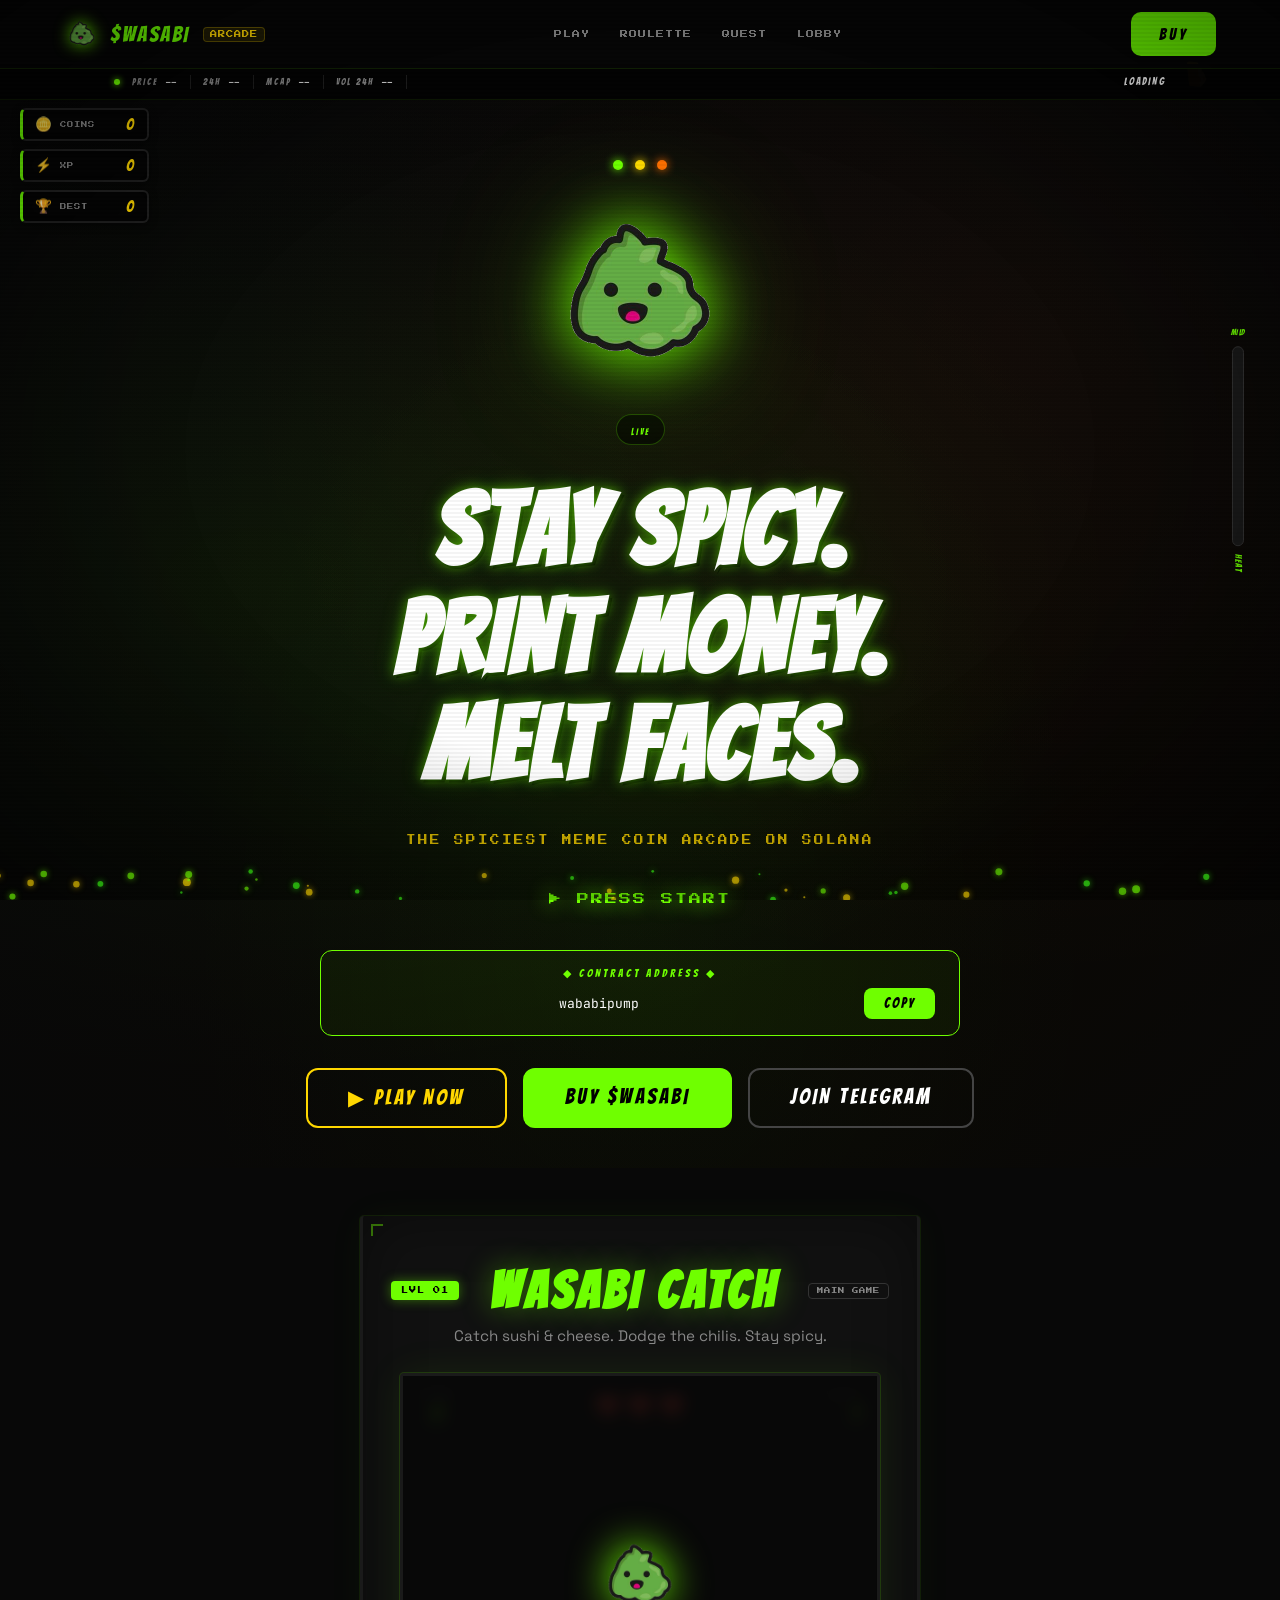
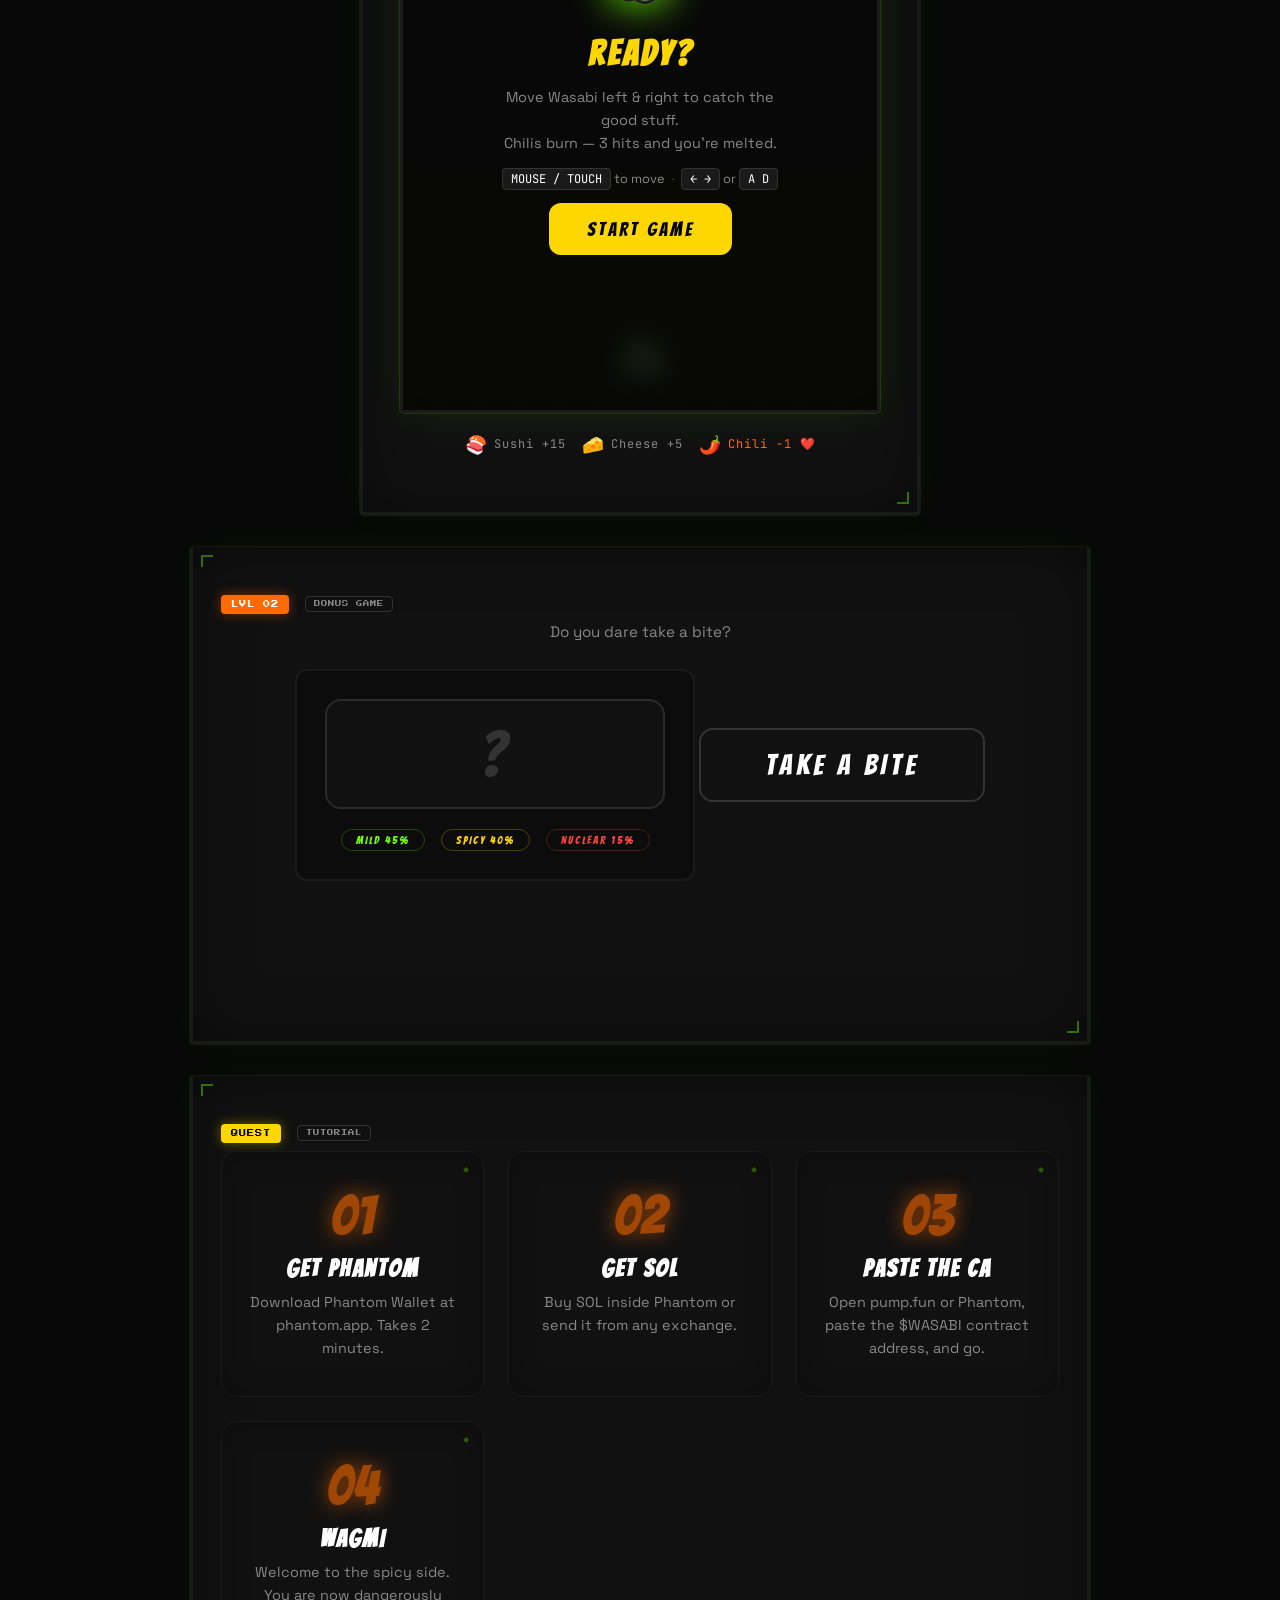
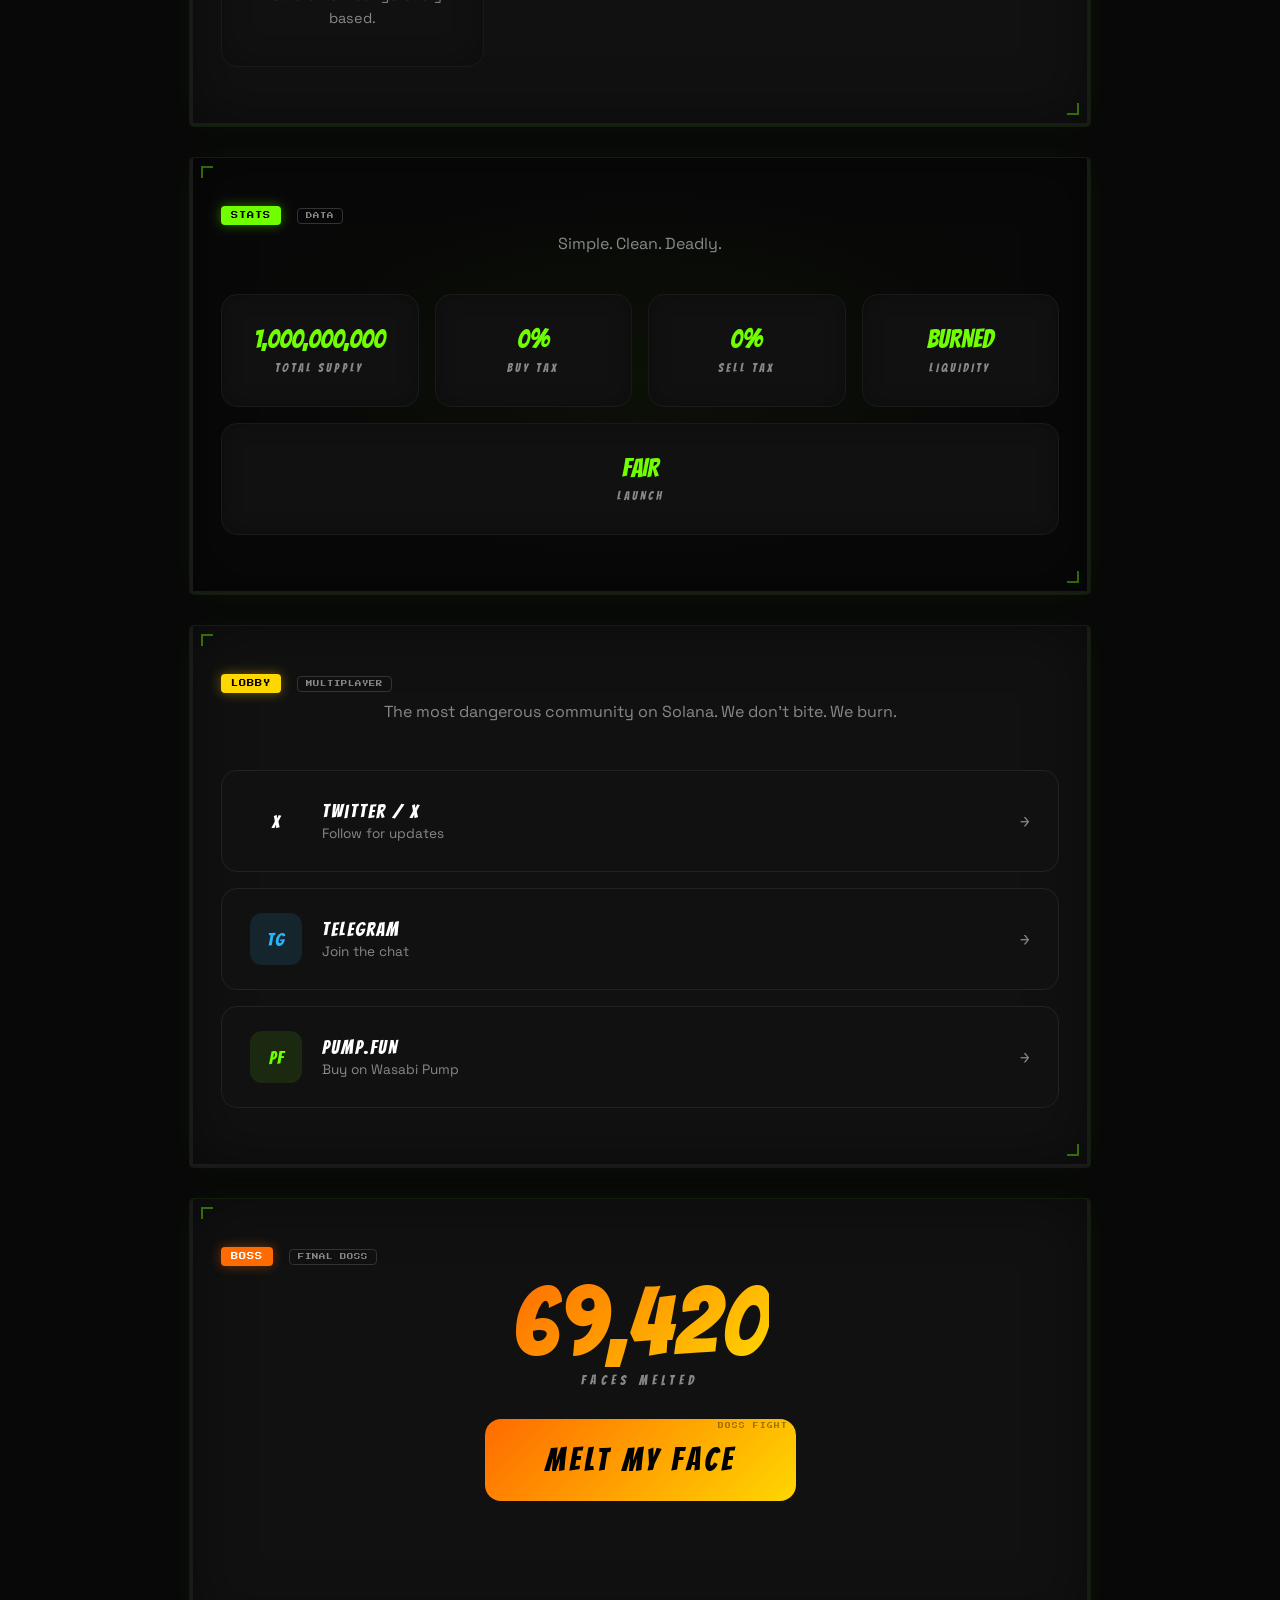
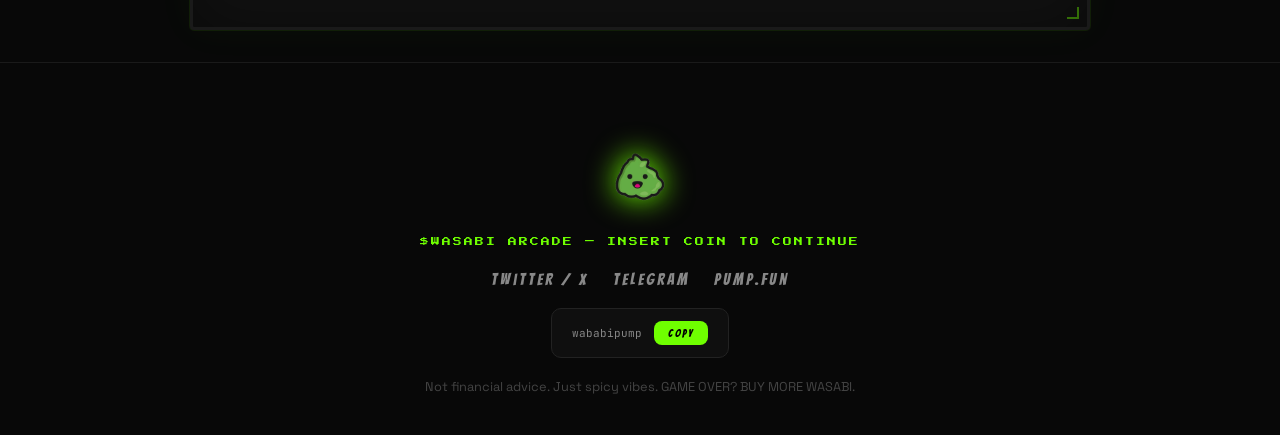
==== index.html @ b8d9ec3d "sdfsdfs" ====
<!DOCTYPE html>
<html lang="en">
<head>
  <meta charset="UTF-8" />
  <meta name="viewport" content="width=device-width, initial-scale=1.0" />
  <title>$WASABI — Arcade | Stay Spicy. Print Money. Melt Faces.</title>
  <meta name="description" content="The spiciest meme coin arcade on Solana. Play Wasabi Catch, spin the roulette, melt faces. $WASABI" />
  <link rel="preconnect" href="https://fonts.googleapis.com" />
  <link rel="preconnect" href="https://fonts.gstatic.com" crossorigin />
  <link href="https://fonts.googleapis.com/css2?family=Bangers&family=Press+Start+2P&family=Space+Grotesk:wght@400;600;700&family=JetBrains+Mono:wght@400;700&display=swap" rel="stylesheet" />
  <link rel="stylesheet" href="style.css" />
  <link rel="stylesheet" href="game/game.css" />
</head>
<body class="arcade-body">
  <div id="scanlines" aria-hidden="true"></div>
  <div id="crt-vignette" aria-hidden="true"></div>
  <canvas id="deco-canvas" aria-hidden="true"></canvas>
  <canvas id="fire-canvas" aria-hidden="true"></canvas>

  <!-- Arcade HUD -->
  <div id="arcade-hud" aria-label="Player stats">
    <div class="hud-stat">
      <span class="hud-stat-icon">🪙</span>
      <span class="hud-stat-label">COINS</span>
      <span id="hud-coins" class="hud-stat-val">0</span>
    </div>
    <div class="hud-stat">
      <span class="hud-stat-icon">⚡</span>
      <span class="hud-stat-label">XP</span>
      <span id="hud-xp" class="hud-stat-val">0</span>
    </div>
    <div class="hud-stat">
      <span class="hud-stat-icon">🏆</span>
      <span class="hud-stat-label">BEST</span>
      <span id="hud-best" class="hud-stat-val">0</span>
    </div>
  </div>

  <header id="site-header">
    <div id="header-inner">
      <a href="#" id="header-brand">
        <img src="assets/logo.png" alt="Wasabi" id="header-logo" />
        <span id="header-name">$WASABI</span>
        <span id="header-arcade-tag">ARCADE</span>
      </a>
      <nav id="header-nav">
        <a href="#play-zone" class="nav-link">PLAY</a>
        <a href="#roulette-section" class="nav-link">ROULETTE</a>
        <a href="#how-to-buy" class="nav-link">QUEST</a>
        <a href="#community" class="nav-link">LOBBY</a>
      </nav>
      <a href="https://pump.fun/coin/wababipump" target="_blank" rel="noopener noreferrer" id="header-buy">BUY</a>
    </div>
  </header>

  <div id="price-strip">
    <div id="price-strip-inner">
      <div class="ps-live-dot"></div>
      <div class="ps-item">
        <span class="ps-label">PRICE</span>
        <span id="ps-price" class="ps-val">--</span>
      </div>
      <div class="ps-sep"></div>
      <div class="ps-item">
        <span class="ps-label">24H</span>
        <span id="ps-change" class="ps-val">--</span>
      </div>
      <div class="ps-sep"></div>
      <div class="ps-item" id="ps-mcap-item">
        <span class="ps-label">MCAP</span>
        <span id="ps-mcap" class="ps-val">--</span>
      </div>
      <div class="ps-sep" id="ps-mcap-sep"></div>
      <div class="ps-item" id="ps-vol-item">
        <span class="ps-label">VOL 24H</span>
        <span id="ps-vol" class="ps-val">--</span>
      </div>
      <div class="ps-sep"></div>
      <div class="ps-item ps-heat-item">
        <span id="ps-heat-label" class="ps-heat-label">LOADING</span>
      </div>
    </div>
  </div>

  <div id="spicy-meter" aria-hidden="true">
    <div id="spicy-mascot-icon">MILD</div>
    <div id="spicy-meter-track">
      <div id="spicy-meter-fill"></div>
    </div>
    <div id="spicy-label-text">HEAT</div>
  </div>

  <!-- TITLE SCREEN -->
  <section id="hero" class="title-screen">
    <div id="hero-bg"></div>
    <div id="hero-content">
      <div class="arcade-cabinet-top">
        <span class="cabinet-light"></span>
        <span class="cabinet-light"></span>
        <span class="cabinet-light"></span>
      </div>
      <div id="mascot-container">
        <img id="mascot" src="assets/logo.png" alt="Wasabi mascot" />
      </div>
      <div id="heat-badge"><span id="heat-badge-text">LIVE</span></div>
      <h1 id="tagline">STAY SPICY.<br/>PRINT MONEY.<br/>MELT FACES.</h1>
      <p id="game-subtitle">THE SPICIEST MEME COIN ARCADE ON SOLANA</p>
      <a href="#play-zone" id="press-start">
        <span class="press-start-text">▶ PRESS START</span>
      </a>
      <div id="ca-box">
        <span id="ca-label">◆ CONTRACT ADDRESS ◆</span>
        <div id="ca-row">
          <code id="ca-text">wababipump</code>
          <button id="copy-btn" aria-label="Copy contract address" onclick="copyCA()">COPY</button>
        </div>
      </div>
      <div id="hero-buttons">
        <a href="#play-zone" class="btn btn-play">▶ PLAY NOW</a>
        <a href="https://pump.fun/coin/wababipump" target="_blank" rel="noopener noreferrer" class="btn btn-primary">BUY $WASABI</a>
        <a href="https://t.me/+qW5wutIxveZkNjQ0" target="_blank" rel="noopener noreferrer" class="btn btn-secondary">JOIN TELEGRAM</a>
      </div>
    </div>
  </section>

  <!-- MAIN GAME -->
  <section id="play-zone" class="arcade-panel reveal">
    <div class="panel-header">
      <span class="level-badge">LVL 01</span>
      <h2 class="panel-title">WASABI CATCH</h2>
      <span class="panel-tag">MAIN GAME</span>
    </div>
    <p class="panel-sub">Catch sushi &amp; cheese. Dodge the chilis. Stay spicy.</p>

    <div id="canvas-shell" class="embedded-game">
      <canvas id="game-canvas" aria-label="Wasabi Catch game"></canvas>

      <div id="hud">
        <div class="hud-item">
          <span class="hud-label">SCORE</span>
          <span id="hud-score" class="hud-val">0</span>
        </div>
        <div id="hud-hearts" aria-label="Lives"></div>
        <div class="hud-item hud-right">
          <span class="hud-label">LEVEL</span>
          <span id="hud-level" class="hud-val">1</span>
        </div>
      </div>

      <div id="overlay-start" class="overlay">
        <img src="assets/logo.png" alt="" class="overlay-mascot" />
        <h2>READY?</h2>
        <p>Move Wasabi left &amp; right to catch the good stuff.<br/>Chilis burn — 3 hits and you're melted.</p>
        <p class="overlay-controls">
          <span class="key-hint">MOUSE / TOUCH</span> to move
          <span class="key-sep">·</span>
          <span class="key-hint">← →</span> or <span class="key-hint">A D</span>
        </p>
        <button id="btn-start" class="game-btn game-btn-gold">START GAME</button>
      </div>

      <div id="overlay-pause" class="overlay hidden">
        <h2>PAUSED</h2>
        <button id="btn-resume" class="game-btn game-btn-green">RESUME</button>
        <button id="btn-quit" class="game-btn game-btn-ghost">QUIT</button>
      </div>

      <div id="overlay-gameover" class="overlay hidden">
        <img src="assets/logo.png" alt="" class="overlay-mascot overlay-mascot-sad" />
        <h2 id="go-title">FACE MELTED</h2>
        <p id="go-msg">Too spicy. Try again.</p>
        <div id="go-stats">
          <div class="go-stat">
            <span class="go-stat-label">SCORE</span>
            <span id="go-score" class="go-stat-val">0</span>
          </div>
          <div class="go-stat">
            <span class="go-stat-label">BEST</span>
            <span id="go-best" class="go-stat-val">0</span>
          </div>
        </div>
        <button id="btn-retry" class="game-btn game-btn-gold">PLAY AGAIN</button>
      </div>
    </div>

    <div id="legend">
      <span class="legend-item"><span class="legend-emoji">🍣</span> Sushi +15</span>
      <span class="legend-item"><span class="legend-emoji">🧀</span> Cheese +5</span>
      <span class="legend-item legend-bad"><span class="legend-emoji">🌶️</span> Chili −1 ❤️</span>
    </div>
  </section>

  <!-- BONUS GAME: ROULETTE -->
  <section id="roulette-section" class="arcade-panel reveal">
    <div class="panel-header">
      <span class="level-badge level-badge-fire">LVL 02</span>
      <h2 class="panel-title">WASABI ROULETTE</h2>
      <span class="panel-tag">BONUS GAME</span>
    </div>
    <p class="panel-sub">Do you dare take a bite?</p>
    <div id="roulette-machine">
      <div id="roulette-display">?</div>
      <div id="roulette-odds">
        <span class="odd odd-mild">MILD 45%</span>
        <span class="odd odd-spicy">SPICY 40%</span>
        <span class="odd odd-nuclear">NUCLEAR 15%</span>
      </div>
    </div>
    <button id="roulette-btn" onclick="spinRoulette()">TAKE A BITE</button>
    <div id="roulette-msg"></div>
  </section>

  <!-- QUEST: HOW TO BUY -->
  <section id="how-to-buy" class="arcade-panel reveal">
    <div class="panel-header">
      <span class="level-badge level-badge-gold">QUEST</span>
      <h2 class="panel-title">HOW TO BUY</h2>
      <span class="panel-tag">TUTORIAL</span>
    </div>
    <div id="steps">
      <div class="step">
        <div class="step-num">01</div>
        <h3>Get Phantom</h3>
        <p>Download Phantom Wallet at phantom.app. Takes 2 minutes.</p>
      </div>
      <div class="step">
        <div class="step-num">02</div>
        <h3>Get SOL</h3>
        <p>Buy SOL inside Phantom or send it from any exchange.</p>
      </div>
      <div class="step">
        <div class="step-num">03</div>
        <h3>Paste the CA</h3>
        <p>Open pump.fun or Phantom, paste the $WASABI contract address, and go.</p>
      </div>
      <div class="step">
        <div class="step-num">04</div>
        <h3>WAGMI</h3>
        <p>Welcome to the spicy side. You are now dangerously based.</p>
      </div>
    </div>
  </section>

  <!-- STATS SCREEN -->
  <section id="tokenomics" class="arcade-panel reveal">
    <div class="panel-header">
      <span class="level-badge">STATS</span>
      <h2 class="panel-title">TOKENOMICS</h2>
      <span class="panel-tag">DATA</span>
    </div>
    <p id="tknx-sub">Simple. Clean. Deadly.</p>
    <div id="tknx-grid">
      <div class="tknx-card">
        <span class="tknx-val">1,000,000,000</span>
        <span class="tknx-label">TOTAL SUPPLY</span>
      </div>
      <div class="tknx-card">
        <span class="tknx-val">0%</span>
        <span class="tknx-label">BUY TAX</span>
      </div>
      <div class="tknx-card">
        <span class="tknx-val">0%</span>
        <span class="tknx-label">SELL TAX</span>
      </div>
      <div class="tknx-card">
        <span class="tknx-val">BURNED</span>
        <span class="tknx-label">LIQUIDITY</span>
      </div>
      <div class="tknx-card">
        <span class="tknx-val">FAIR</span>
        <span class="tknx-label">LAUNCH</span>
      </div>
    </div>
  </section>

  <!-- LOBBY -->
  <section id="community" class="arcade-panel reveal">
    <div class="panel-header">
      <span class="level-badge level-badge-gold">LOBBY</span>
      <h2 class="panel-title">JOIN THE COMMUNITY</h2>
      <span class="panel-tag">MULTIPLAYER</span>
    </div>
    <p id="community-sub">The most dangerous community on Solana. We don't bite. We burn.</p>
    <div id="community-cards">
      <a href="https://x.com/i/communities/2039475212824023464" target="_blank" rel="noopener noreferrer" class="community-card" id="card-x">
        <div class="community-card-icon">X</div>
        <div class="community-card-info">
          <span class="community-card-name">Twitter / X</span>
          <span class="community-card-cta">Follow for updates</span>
        </div>
        <span class="community-card-arrow">→</span>
      </a>
      <a href="https://t.me/+qW5wutIxveZkNjQ0" target="_blank" rel="noopener noreferrer" class="community-card" id="card-tg">
        <div class="community-card-icon">TG</div>
        <div class="community-card-info">
          <span class="community-card-name">Telegram</span>
          <span class="community-card-cta">Join the chat</span>
        </div>
        <span class="community-card-arrow">→</span>
      </a>
      <a href="https://pump.fun/coin/wababipump" target="_blank" rel="noopener noreferrer" class="community-card" id="card-pump">
        <div class="community-card-icon">PF</div>
        <div class="community-card-info">
          <span class="community-card-name">Pump.fun</span>
          <span class="community-card-cta">Buy on Wasabi Pump</span>
        </div>
        <span class="community-card-arrow">→</span>
      </a>
    </div>
  </section>

  <!-- BOSS FIGHT -->
  <section id="melt-section" class="arcade-panel reveal">
    <div class="panel-header">
      <span class="level-badge level-badge-fire">BOSS</span>
      <h2 class="panel-title">WARNING: DO NOT PRESS</h2>
      <span class="panel-tag">FINAL BOSS</span>
    </div>
    <div id="melt-counter-wrap">
      <span id="melt-counter-num">69,420</span>
      <span id="melt-counter-label">FACES MELTED</span>
    </div>
    <button id="melt-btn" onclick="meltFace()">MELT MY FACE</button>
    <div id="melt-msg"></div>
  </section>

  <footer id="footer">
    <img src="assets/logo.png" alt="Wasabi" id="footer-logo" />
    <p id="footer-tagline">$WASABI ARCADE — INSERT COIN TO CONTINUE</p>
    <div id="socials">
      <a href="https://x.com/i/communities/2039475212824023464" target="_blank" rel="noopener noreferrer" class="social-link">Twitter / X</a>
      <a href="https://t.me/+qW5wutIxveZkNjQ0" target="_blank" rel="noopener noreferrer" class="social-link">Telegram</a>
      <a href="https://pump.fun/coin/wababipump" target="_blank" rel="noopener noreferrer" class="social-link">Pump.fun</a>
    </div>
    <div id="footer-ca">
      <code>wababipump</code>
      <button aria-label="Copy contract address" onclick="copyCA()">COPY</button>
    </div>
    <p id="disclaimer">Not financial advice. Just spicy vibes. GAME OVER? BUY MORE WASABI.</p>
  </footer>

  <script src="game/game.js"></script>
  <script src="main.js"></script>
</body>
</html>
---- style.css ----
*, *::before, *::after { box-sizing: border-box; margin: 0; padding: 0; }

:root {
  --green: #6FFF00;
  --neon: #39FF14;
  --fire: #FF6B00;
  --gold: #FFD700;
  --bg: #080808;
  --card-bg: #111111;
  --text: #FFFFFF;
  --muted: #888888;
  --font-head: 'Bangers', cursive;
  --font-arcade: 'Press Start 2P', monospace;
  --font-body: 'Space Grotesk', sans-serif;
  --font-mono: 'JetBrains Mono', monospace;
  --surface-low: #1a1a1a;
  --surface-mid: #0d0d0d;
}

html { scroll-behavior: smooth; }

body {
  background: var(--bg);
  color: var(--text);
  font-family: var(--font-body);
  overflow-x: hidden;
  cursor: none;
}

.hidden { display: none; }

#deco-canvas {
  position: fixed;
  top: 0; left: 0;
  width: 100%; height: 100%;
  pointer-events: none;
  z-index: 1;
}

#fire-canvas {
  position: fixed;
  top: 0; left: 0;
  width: 100%; height: 100%;
  pointer-events: none;
  z-index: 9999;
}

#spicy-meter {
  position: fixed;
  right: 20px;
  top: 50%;
  transform: translateY(-50%);
  z-index: 100;
  display: flex;
  flex-direction: column;
  align-items: center;
  gap: 8px;
  width: 44px;
}

#spicy-meter-track {
  width: 12px;
  height: 200px;
  background: var(--surface-low);
  border-radius: 6px;
  border: 1px solid #333;
  overflow: hidden;
  position: relative;
}

#spicy-meter-fill {
  position: absolute;
  bottom: 0;
  width: 100%;
  height: 0%;
  border-radius: 6px;
  background: linear-gradient(to top, var(--green), var(--gold), var(--fire));
  transition: height 0.4s ease;
}

#spicy-label-text {
  font-family: var(--font-head);
  font-size: 9px;
  letter-spacing: 1px;
  color: var(--green);
  writing-mode: vertical-rl;
  text-orientation: mixed;
  white-space: nowrap;
}

#spicy-mascot-icon {
  font-family: var(--font-head);
  font-size: 8px;
  letter-spacing: 0.5px;
  color: var(--green);
  text-align: center;
  line-height: 1.2;
}

#hero {
  position: relative;
  min-height: 100vh;
  display: flex;
  align-items: center;
  justify-content: center;
  overflow: hidden;
}

#hero-bg {
  position: absolute;
  inset: 0;
  background:
    radial-gradient(ellipse at 20% 50%, rgba(111,255,0,0.07) 0%, transparent 60%),
    radial-gradient(ellipse at 80% 30%, rgba(255,107,0,0.06) 0%, transparent 55%),
    radial-gradient(ellipse at 50% 80%, rgba(57,255,20,0.05) 0%, transparent 50%),
    linear-gradient(160deg, #0a0a0a 0%, #080808 50%, #0d0800 100%);
  z-index: 0;
}

#hero-bg::after {
  content: '';
  position: absolute;
  inset: 0;
  background: radial-gradient(ellipse at center, transparent 30%, var(--bg) 100%);
}

#hero-content {
  position: relative;
  z-index: 2;
  text-align: center;
  padding: 160px 20px 40px;
  display: flex;
  flex-direction: column;
  align-items: center;
  gap: 32px;
}

#mascot-container {
  position: relative;
  width: 200px;
  height: 200px;
}

#mascot {
  width: 100%;
  height: 100%;
  object-fit: contain;
  filter: drop-shadow(0 0 30px var(--green)) drop-shadow(0 0 60px rgba(111,255,0,0.3));
}

@keyframes float {
  0%, 100% { transform: translateY(0px); }
  50% { transform: translateY(-16px); }
}

/* ── Sticky Header ── */
#site-header {
  position: fixed;
  top: 0; left: 0; right: 0;
  z-index: 200;
  background: rgba(8,8,8,0.85);
  backdrop-filter: blur(16px);
  -webkit-backdrop-filter: blur(16px);
  border-bottom: 1px solid rgba(111,255,0,0.12);
}

#header-inner {
  max-width: 1200px;
  margin: 0 auto;
  padding: 12px 24px;
  display: flex;
  align-items: center;
  justify-content: space-between;
  gap: 16px;
}

#header-brand {
  display: flex;
  align-items: center;
  gap: 10px;
  text-decoration: none;
  flex-shrink: 0;
}

#header-arcade-tag {
  font-family: var(--font-arcade);
  font-size: 0.45rem;
  letter-spacing: 1px;
  color: var(--gold);
  background: rgba(255,215,0,0.1);
  border: 1px solid rgba(255,215,0,0.3);
  padding: 3px 6px;
  border-radius: 4px;
  margin-left: 4px;
}

#header-nav {
  display: flex;
  align-items: center;
  gap: 4px;
}

.nav-link {
  font-family: var(--font-arcade);
  font-size: 0.5rem;
  letter-spacing: 1px;
  color: var(--muted);
  text-decoration: none;
  padding: 8px 12px;
  border-radius: 6px;
  border: 1px solid transparent;
  transition: color 0.2s, border-color 0.2s, background 0.2s;
}

.nav-link:hover {
  color: var(--green);
  border-color: rgba(111,255,0,0.25);
  background: rgba(111,255,0,0.05);
}

#header-logo {
  width: 36px;
  height: 36px;
  object-fit: contain;
  filter: drop-shadow(0 0 8px var(--green));
}

#header-name {
  font-family: var(--font-head);
  font-size: 1.4rem;
  letter-spacing: 2px;
  color: var(--green);
}

#header-buy {
  font-family: var(--font-head);
  font-size: 1rem;
  letter-spacing: 3px;
  padding: 10px 28px;
  background: var(--green);
  color: #000;
  border-radius: 10px;
  text-decoration: none;
  transition: background 0.2s ease, box-shadow 0.2s ease;
  min-height: 44px;
  display: flex;
  align-items: center;
}

#header-buy:hover {
  background: var(--neon);
  box-shadow: 0 0 20px var(--neon);
}

#tagline {
  font-family: var(--font-head);
  font-size: clamp(3rem, 8vw, 7rem);
  line-height: 1.05;
  letter-spacing: 3px;
  color: var(--text);
  text-shadow:
    0 0 12px rgba(111,255,0,0.5),
    0 0 24px rgba(111,255,0,0.2),
    3px 3px 0 rgba(0,0,0,0.8);
}

#ca-box {
  background: rgba(111,255,0,0.05);
  border: 1px solid var(--green);
  border-radius: 12px;
  padding: 16px 24px;
  max-width: 640px;
  width: 100%;
}

#ca-label {
  display: block;
  font-size: 11px;
  letter-spacing: 3px;
  color: var(--green);
  margin-bottom: 8px;
  font-family: var(--font-head);
}

#ca-row {
  display: flex;
  align-items: center;
  gap: 12px;
  flex-wrap: wrap;
}

#ca-text {
  font-family: var(--font-mono);
  font-size: clamp(10px, 1.8vw, 13px);
  color: var(--text);
  word-break: break-all;
  flex: 1;
}

#copy-btn,
#footer-ca button {
  font-family: var(--font-head);
  font-size: 14px;
  letter-spacing: 2px;
  padding: 8px 20px;
  background: var(--green);
  color: #000;
  border: none;
  border-radius: 8px;
  cursor: pointer;
  transition: all 0.2s;
  white-space: nowrap;
}

#copy-btn:hover,
#footer-ca button:hover {
  background: var(--neon);
  box-shadow: 0 0 20px var(--neon);
}

#copy-btn.copied {
  background: var(--neon);
  box-shadow: 0 0 30px var(--neon);
  animation: pulse-green 0.3s ease;
}

@keyframes pulse-green {
  0% { transform: scale(1); }
  50% { transform: scale(1.15); }
  100% { transform: scale(1); }
}

#hero-buttons {
  display: flex;
  gap: 16px;
  flex-wrap: wrap;
  justify-content: center;
}

.btn {
  font-family: var(--font-head);
  font-size: 1.3rem;
  letter-spacing: 3px;
  padding: 16px 40px;
  border-radius: 12px;
  text-decoration: none;
  transition: background 0.25s ease, color 0.25s ease, box-shadow 0.25s ease;
  border: 2px solid transparent;
}

.btn-primary {
  background: var(--green);
  color: #000;
  border-color: var(--green);
}

.btn-primary:hover {
  background: transparent;
  color: var(--green);
  box-shadow: 0 0 30px var(--green), inset 0 0 20px rgba(111,255,0,0.1);
}

.btn-secondary {
  background: transparent;
  color: var(--text);
  border-color: #444;
}

.btn-secondary:hover {
  border-color: var(--green);
  color: var(--green);
  box-shadow: 0 0 20px rgba(111,255,0,0.2);
}

.btn-play {
  background: transparent;
  color: var(--gold);
  border-color: var(--gold);
}

.btn-play:hover {
  background: var(--gold);
  color: #000;
  box-shadow: 0 0 30px var(--gold), inset 0 0 20px rgba(255,215,0,0.1);
}

section { border-top: 1px solid #111; }

.arcade-body section { border-top: none; }

.arcade-body {
  padding-bottom: 48px;
}

#play-zone { margin-top: 48px; }

#how-to-buy, #tokenomics, #community, #melt-section {
  position: relative;
  z-index: 2;
}

#about {
  padding: 100px 20px;
  text-align: center;
  max-width: 1100px;
  margin: 0 auto;
}

#about-tagline {
  font-family: var(--font-head);
  font-size: clamp(1.8rem, 4vw, 3rem);
  letter-spacing: 2px;
  line-height: 1.4;
  margin-bottom: 60px;
  color: var(--text);
}

#about-tagline strong { color: var(--green); }

#stat-cards {
  display: grid;
  grid-template-columns: repeat(auto-fit, minmax(260px, 1fr));
  gap: 24px;
}

.stat-card {
  background: var(--card-bg);
  border: 1px solid #222;
  border-radius: 16px;
  padding: 36px 28px;
  display: flex;
  flex-direction: column;
  gap: 12px;
  transition: border-color 0.3s ease, box-shadow 0.3s ease, transform 0.3s ease;
}

.stat-card:hover {
  border-color: var(--green);
  box-shadow: 0 0 30px rgba(111,255,0,0.15), 0 8px 32px rgba(0,0,0,0.5);
  transform: translateY(-6px);
}

.stat-title {
  font-family: var(--font-head);
  font-size: 1.6rem;
  letter-spacing: 2px;
  color: var(--green);
}

.stat-desc {
  font-size: 0.95rem;
  color: var(--muted);
  line-height: 1.5;
}

#how-to-buy {
  max-width: 1100px;
  margin: 0 auto;
  text-align: center;
}

#how-to-buy h2 {
  font-family: var(--font-head);
  font-size: clamp(3rem, 6vw, 5rem);
  letter-spacing: 4px;
  color: var(--green);
  margin-bottom: 60px;
  text-shadow: 0 0 30px rgba(111,255,0,0.4);
}

#steps {
  display: grid;
  grid-template-columns: repeat(auto-fit, minmax(220px, 1fr));
  gap: 24px;
}

.step {
  background: var(--card-bg);
  border: 1px solid #222;
  border-radius: 16px;
  padding: 36px 24px;
  transition: border-color 0.3s ease, box-shadow 0.3s ease, transform 0.3s ease;
}

.step:hover {
  border-color: var(--fire);
  box-shadow: 0 0 30px rgba(255,107,0,0.15);
  transform: translateY(-4px);
}

.step-num {
  font-family: var(--font-head);
  font-size: 3.5rem;
  color: var(--fire);
  opacity: 0.6;
  line-height: 1;
  margin-bottom: 12px;
  text-shadow: 0 0 20px var(--fire);
}

.step h3 {
  font-family: var(--font-head);
  font-size: 1.5rem;
  letter-spacing: 2px;
  margin-bottom: 10px;
  color: var(--text);
}

.step p {
  font-size: 0.9rem;
  color: var(--muted);
  line-height: 1.6;
}

#melt-section {
  text-align: center;
}

#melt-section h2 {
  font-family: var(--font-head);
  font-size: clamp(2rem, 5vw, 4rem);
  letter-spacing: 4px;
  margin-bottom: 40px;
  color: var(--text);
}

#melt-btn {
  font-family: var(--font-head);
  font-size: 2rem;
  letter-spacing: 4px;
  padding: 24px 60px;
  background: linear-gradient(135deg, var(--fire), var(--gold));
  color: #000;
  border: none;
  border-radius: 16px;
  cursor: pointer;
  transition: box-shadow 0.3s ease, transform 0.3s ease;
}

#melt-btn:hover {
  box-shadow: 0 0 50px var(--fire), 0 0 100px rgba(255,107,0,0.3);
  transform: scale(1.05);
}

#melt-btn:active { transform: scale(0.97); }

#melt-msg {
  font-family: var(--font-head);
  font-size: 1.5rem;
  letter-spacing: 3px;
  color: var(--neon);
  margin-top: 30px;
  min-height: 40px;
  text-shadow: 0 0 20px var(--neon);
  transition: opacity 0.5s;
}

@keyframes shake {
  0%, 100% { transform: translateX(0) rotate(0deg); }
  10% { transform: translateX(-8px) rotate(-1deg); }
  20% { transform: translateX(8px) rotate(1deg); }
  30% { transform: translateX(-10px) rotate(-2deg); }
  40% { transform: translateX(10px) rotate(2deg); }
  50% { transform: translateX(-8px) rotate(-1deg); }
  60% { transform: translateX(8px) rotate(1deg); }
  70% { transform: translateX(-6px) rotate(0deg); }
  80% { transform: translateX(6px) rotate(0deg); }
  90% { transform: translateX(-4px) rotate(0deg); }
}

body.shake { animation: shake 0.6s ease; }

@keyframes fadeFlash {
  0% { opacity: 1; }
  100% { opacity: 0; }
}

@keyframes fadeIn {
  from { opacity: 0; transform: translateY(12px); }
  to   { opacity: 1; transform: translateY(0); }
}

/* ── Community Section ── */
#community {
  text-align: center;
  max-width: 800px;
  margin: 0 auto;
}

#community h2 {
  font-family: var(--font-head);
  font-size: clamp(3rem, 6vw, 5rem);
  letter-spacing: 4px;
  color: var(--green);
  margin-bottom: 12px;
  text-shadow: 0 0 30px rgba(111,255,0,0.4);
}

#community-sub {
  color: var(--muted);
  margin-bottom: 48px;
  font-size: 1rem;
}

#community-cards {
  display: flex;
  flex-direction: column;
  gap: 16px;
}

.community-card {
  display: flex;
  align-items: center;
  gap: 20px;
  padding: 24px 28px;
  background: var(--card-bg);
  border: 1px solid #222;
  border-radius: 16px;
  text-decoration: none;
  color: var(--text);
  transition: border-color 0.25s ease, box-shadow 0.25s ease, transform 0.25s ease;
}

.community-card:hover { transform: translateX(6px); }

#card-x:hover   { border-color: #fff; box-shadow: 0 0 24px rgba(255,255,255,0.1); }
#card-tg:hover  { border-color: #29b6f6; box-shadow: 0 0 24px rgba(41,182,246,0.15); }
#card-pump:hover { border-color: var(--green); box-shadow: 0 0 24px rgba(111,255,0,0.15); }

.community-card-icon {
  font-family: var(--font-head);
  font-size: 1.1rem;
  letter-spacing: 1px;
  width: 52px;
  height: 52px;
  min-width: 52px;
  border-radius: 12px;
  display: flex;
  align-items: center;
  justify-content: center;
  background: var(--surface-low);
  color: var(--text);
}

#card-x   .community-card-icon { background: #111; color: #fff; }
#card-tg  .community-card-icon { background: rgba(41,182,246,0.12); color: #29b6f6; }
#card-pump .community-card-icon { background: rgba(111,255,0,0.1); color: var(--green); }

.community-card-info {
  display: flex;
  flex-direction: column;
  gap: 4px;
  text-align: left;
  flex: 1;
}

.community-card-name {
  font-family: var(--font-head);
  font-size: 1.2rem;
  letter-spacing: 2px;
  color: var(--text);
}

.community-card-cta {
  font-size: 0.85rem;
  color: var(--muted);
}

.community-card-arrow {
  font-family: var(--font-mono);
  font-size: 1rem;
  color: var(--muted);
  transition: color 0.25s ease, transform 0.25s ease;
}

.community-card:hover .community-card-arrow {
  transform: translateX(4px);
  color: var(--text);
}

#footer {
  position: relative;
  z-index: 2;
  padding: 80px 20px 40px;
  text-align: center;
  border-top: 1px solid var(--surface-low);
  display: flex;
  flex-direction: column;
  align-items: center;
  gap: 20px;
}

#footer-logo {
  width: 70px;
  height: 70px;
  object-fit: contain;
  filter: drop-shadow(0 0 15px var(--green));
}

#footer-tagline {
  font-family: var(--font-head);
  font-size: 1.4rem;
  letter-spacing: 4px;
  color: var(--green);
}

#socials {
  display: flex;
  gap: 24px;
  flex-wrap: wrap;
  justify-content: center;
}

.social-link {
  font-family: var(--font-head);
  font-size: 1rem;
  letter-spacing: 3px;
  color: var(--muted);
  text-decoration: none;
  transition: color 0.2s;
}

.social-link:hover { color: var(--green); }

#footer-ca {
  display: flex;
  align-items: center;
  gap: 12px;
  flex-wrap: wrap;
  justify-content: center;
  background: rgba(255,255,255,0.03);
  border: 1px solid #222;
  border-radius: 10px;
  padding: 12px 20px;
}

#footer-ca code {
  font-family: var(--font-mono);
  font-size: 11px;
  color: var(--muted);
  word-break: break-all;
}

#footer-ca button {
  font-size: 11px;
  padding: 6px 14px;
}

#disclaimer {
  font-size: 0.8rem;
  color: #444;
}

/* ── Mascot glow pulse ── */
@keyframes glowPulse {
  0%, 100% { filter: drop-shadow(0 0 20px var(--green)) drop-shadow(0 0 50px rgba(111,255,0,0.2)); }
  50%       { filter: drop-shadow(0 0 50px var(--green)) drop-shadow(0 0 100px rgba(111,255,0,0.5)) drop-shadow(0 0 140px rgba(111,255,0,0.2)); }
}
#mascot { animation: glowPulse 3s ease-in-out infinite; }

/* ── Hero scroll hint ── */
#scroll-hint {
  display: flex;
  flex-direction: column;
  align-items: center;
  gap: 6px;
  text-decoration: none;
  opacity: 0.5;
  transition: opacity 0.2s;
  order: 10;
}
#scroll-hint:hover { opacity: 1; }
#scroll-hint-text {
  font-family: var(--font-head);
  font-size: 0.7rem;
  letter-spacing: 4px;
  color: var(--green);
}
#scroll-hint-arrow {
  width: 12px;
  height: 12px;
  border-right: 2px solid var(--green);
  border-bottom: 2px solid var(--green);
  transform: rotate(45deg);
  animation: bounceDown 1.4s ease-in-out infinite;
}
@keyframes bounceDown {
  0%, 100% { transform: rotate(45deg) translateY(0); }
  50%       { transform: rotate(45deg) translateY(5px); }
}

/* ── Scroll reveal ── */
.reveal {
  opacity: 0;
  transform: translateY(40px);
  transition: opacity 0.7s ease, transform 0.7s ease;
}
.reveal.visible {
  opacity: 1;
  transform: translateY(0);
}

/* ── Tokenomics ── */
#tokenomics {
  text-align: center;
  background: radial-gradient(ellipse at center, rgba(111,255,0,0.04) 0%, transparent 70%);
}
#tknx-title {
  font-family: var(--font-head);
  font-size: clamp(3rem, 6vw, 5rem);
  letter-spacing: 4px;
  color: var(--green);
  text-shadow: 0 0 30px rgba(111,255,0,0.4);
  margin-bottom: 8px;
}
#tknx-sub {
  color: var(--muted);
  font-size: 1rem;
  margin-bottom: 60px;
}
#tknx-grid {
  display: flex;
  flex-wrap: wrap;
  justify-content: center;
  gap: 16px;
  max-width: 1000px;
  margin: 0 auto;
}
.tknx-card {
  background: var(--card-bg);
  border: 1px solid #222;
  border-radius: 16px;
  padding: 32px 28px;
  display: flex;
  flex-direction: column;
  gap: 8px;
  align-items: center;
  min-width: 180px;
  flex: 1;
  transition: border-color 0.3s ease, box-shadow 0.3s ease;
}
.tknx-card:hover {
  border-color: var(--green);
  box-shadow: 0 0 30px rgba(111,255,0,0.12);
}
.tknx-val {
  font-family: var(--font-head);
  font-size: clamp(0.85rem, 2vw, 1.6rem);
  letter-spacing: 0;
  color: var(--green);
  line-height: 1;
  white-space: nowrap;
}
.tknx-label {
  font-family: var(--font-head);
  font-size: 0.75rem;
  letter-spacing: 3px;
  color: var(--muted);
}

/* ── Faces melted counter ── */
#melt-counter-wrap {
  display: flex;
  flex-direction: column;
  align-items: center;
  gap: 4px;
  margin-bottom: 32px;
}
#melt-counter-num {
  font-family: var(--font-head);
  font-size: clamp(3rem, 8vw, 6rem);
  line-height: 1;
  background: linear-gradient(135deg, var(--fire), var(--gold));
  -webkit-background-clip: text;
  -webkit-text-fill-color: transparent;
  background-clip: text;
  letter-spacing: 2px;
}
#melt-counter-label {
  font-family: var(--font-head);
  font-size: 0.8rem;
  letter-spacing: 5px;
  color: var(--muted);
}

/* Price strip */
#price-strip {
  position: fixed;
  top: 64px; left: 0; right: 0;
  z-index: 190;
  background: rgba(5,5,5,0.97);
  border-bottom: 1px solid rgba(111,255,0,0.08);
  height: 36px;
  display: flex;
  align-items: center;
  overflow: hidden;
}
#price-strip-inner {
  max-width: 1100px;
  margin: 0 auto;
  padding: 0 24px;
  display: flex;
  align-items: center;
  gap: 12px;
  width: 100%;
}
.ps-live-dot {
  width: 6px; height: 6px;
  border-radius: 50%;
  background: #6FFF00;
  box-shadow: 0 0 6px #6FFF00;
  animation: livePulse 1.5s ease-in-out infinite;
  flex-shrink: 0;
}
@keyframes livePulse {
  0%, 100% { opacity: 1; transform: scale(1); }
  50% { opacity: 0.3; transform: scale(0.7); }
}
.ps-item { display: flex; align-items: center; gap: 6px; }
.ps-label { font-family: var(--font-head); font-size: 9px; letter-spacing: 2px; color: var(--muted); }
.ps-val { font-family: var(--font-mono); font-size: 11px; color: var(--text); }
.ps-sep { width: 1px; height: 14px; background: #1f1f1f; flex-shrink: 0; }
.ps-heat-item { margin-left: auto; }
.ps-heat-label {
  font-family: var(--font-head);
  font-size: 10px;
  letter-spacing: 2px;
  animation: heatBlink 2s ease-in-out infinite;
}
@keyframes heatBlink {
  0%, 100% { opacity: 1; }
  50% { opacity: 0.5; }
}

/* Heat badge below mascot */
#heat-badge {
  background: rgba(0,0,0,0.6);
  border: 1px solid rgba(111,255,0,0.25);
  border-radius: 20px;
  padding: 4px 14px;
  margin-top: -12px;
}
#heat-badge-text {
  font-family: var(--font-head);
  font-size: 9px;
  letter-spacing: 2px;
  color: var(--green);
}

/* Mascot heat states */
@keyframes glowBlue {
  0%,100% { filter: drop-shadow(0 0 20px #4499FF) drop-shadow(0 0 50px rgba(68,153,255,0.2)); }
  50%      { filter: drop-shadow(0 0 40px #4499FF) drop-shadow(0 0 90px rgba(68,153,255,0.4)); }
}
@keyframes glowGold {
  0%,100% { filter: drop-shadow(0 0 25px #FFD700) drop-shadow(0 0 55px rgba(255,215,0,0.3)); }
  50%      { filter: drop-shadow(0 0 55px #FFD700) drop-shadow(0 0 110px rgba(255,215,0,0.6)) brightness(1.1); }
}
@keyframes glowFire {
  0%,100% { filter: drop-shadow(0 0 30px #FF6B00) drop-shadow(0 0 70px rgba(255,107,0,0.4)); }
  50%      { filter: drop-shadow(0 0 70px #FF6B00) drop-shadow(0 0 130px rgba(255,107,0,0.7)) brightness(1.15); }
}
@keyframes glowNuclear {
  0%      { filter: drop-shadow(0 0 40px #FF0000) drop-shadow(0 0 90px rgba(255,0,0,0.5)); }
  50%     { filter: drop-shadow(0 0 70px #FF6B00) drop-shadow(0 0 150px rgba(255,107,0,0.8)) brightness(1.25); }
  100%    { filter: drop-shadow(0 0 40px #FF0000) drop-shadow(0 0 90px rgba(255,0,0,0.5)); }
}
#mascot.heat-0 { animation: glowBlue 4s ease-in-out infinite; }
#mascot.heat-2 { animation: glowGold 2s ease-in-out infinite; }
#mascot.heat-3 { animation: glowFire 1s ease-in-out infinite; }
#mascot.heat-4 { animation: glowNuclear 0.5s ease-in-out infinite; }

/* Roulette section */
#roulette-section { text-align: center; }
#roulette-title {
  font-family: var(--font-head);
  font-size: clamp(2.5rem, 6vw, 5rem);
  letter-spacing: 4px;
  color: var(--text);
  margin-bottom: 8px;
}
#roulette-sub { color: var(--muted); font-size: 1rem; margin-bottom: 48px; }
#roulette-machine {
  display: inline-flex;
  flex-direction: column;
  align-items: center;
  gap: 20px;
  margin-bottom: 40px;
}
#roulette-display {
  width: 340px; height: 110px;
  display: flex; align-items: center; justify-content: center;
  font-family: var(--font-head);
  font-size: 3.8rem;
  letter-spacing: 6px;
  border: 2px solid #2a2a2a;
  border-radius: 16px;
  background: var(--card-bg);
  color: #333;
  transition: border-color 0.2s, box-shadow 0.2s;
}
#roulette-display.result-mild  { border-color: var(--green); box-shadow: 0 0 40px rgba(111,255,0,0.25); }
#roulette-display.result-spicy { border-color: var(--gold);  box-shadow: 0 0 40px rgba(255,215,0,0.25); }
#roulette-display.result-nuclear {
  border-color: #FF0000;
  box-shadow: 0 0 60px rgba(255,0,0,0.5), 0 0 120px rgba(255,0,0,0.2);
  animation: nuclearDisplayPulse 0.4s ease-in-out infinite;
}
@keyframes nuclearDisplayPulse {
  0%,100% { box-shadow: 0 0 60px rgba(255,0,0,0.5), 0 0 120px rgba(255,0,0,0.2); }
  50%      { box-shadow: 0 0 100px rgba(255,0,0,0.8), 0 0 200px rgba(255,0,0,0.4); }
}
#roulette-odds { display: flex; gap: 16px; flex-wrap: wrap; justify-content: center; }
.odd {
  font-family: var(--font-head);
  font-size: 0.7rem;
  letter-spacing: 2px;
  padding: 4px 14px;
  border-radius: 20px;
  border: 1px solid;
}
.odd-mild    { color: var(--green); border-color: rgba(111,255,0,0.25); }
.odd-spicy   { color: var(--gold);  border-color: rgba(255,215,0,0.25); }
.odd-nuclear { color: #FF4444;      border-color: rgba(255,68,68,0.25); }
#roulette-btn {
  font-family: var(--font-head);
  font-size: 1.8rem;
  letter-spacing: 4px;
  padding: 20px 64px;
  background: #111;
  color: var(--text);
  border: 2px solid #333;
  border-radius: 14px;
  cursor: pointer;
  transition: border-color 0.25s, box-shadow 0.25s, transform 0.15s;
}
#roulette-btn:hover { border-color: var(--green); box-shadow: 0 0 30px rgba(111,255,0,0.2); }
#roulette-btn:disabled { opacity: 0.5; cursor: not-allowed; }
#roulette-btn:active:not(:disabled) { transform: scale(0.97); }
#roulette-msg {
  font-family: var(--font-head);
  font-size: 1.1rem;
  letter-spacing: 3px;
  margin-top: 28px;
  min-height: 36px;
  max-width: 600px;
  margin-left: auto;
  margin-right: auto;
  opacity: 0;
  transition: opacity 0.4s;
}

/* Nuclear word splash */
@keyframes nuclearWord {
  0%   { transform: translate(-50%,-50%) scale(0.3); opacity: 1; }
  40%  { transform: translate(-50%,-50%) scale(1.05); opacity: 1; }
  70%  { transform: translate(-50%,-50%) scale(1); opacity: 1; }
  100% { transform: translate(-50%,-50%) scale(1.6); opacity: 0; }
}
@keyframes nuclearFlash {
  0%   { opacity: 0; }
  15%  { opacity: 1; }
  100% { opacity: 0; }
}
@keyframes nuclearShake {
  0%,100% { transform: translate(0); }
  8%  { transform: translate(-16px,-2px) rotate(-2deg); }
  16% { transform: translate(16px, 2px) rotate( 2deg); }
  24% { transform: translate(-20px,-3px) rotate(-3deg); }
  32% { transform: translate(20px, 3px) rotate( 3deg); }
  40% { transform: translate(-14px,-2px) rotate(-2deg); }
  48% { transform: translate(14px, 2px) rotate( 2deg); }
  60% { transform: translate(-8px,0); }
  72% { transform: translate( 8px,0); }
  84% { transform: translate(-4px,0); }
  92% { transform: translate( 4px,0); }
}
body.nuclear-shake { animation: nuclearShake 1s ease; }

/* ══════════════════════════════════════
   ARCADE GAME THEME
   ══════════════════════════════════════ */

#scanlines {
  position: fixed;
  inset: 0;
  z-index: 9990;
  pointer-events: none;
  background: repeating-linear-gradient(
    0deg,
    transparent,
    transparent 2px,
    rgba(0,0,0,0.12) 2px,
    rgba(0,0,0,0.12) 4px
  );
  opacity: 0.35;
}

#crt-vignette {
  position: fixed;
  inset: 0;
  z-index: 9989;
  pointer-events: none;
  background: radial-gradient(ellipse at center, transparent 50%, rgba(0,0,0,0.45) 100%);
}

#arcade-hud {
  position: fixed;
  left: 20px;
  top: 108px;
  z-index: 195;
  display: flex;
  flex-direction: column;
  gap: 8px;
}

.hud-stat {
  display: flex;
  align-items: center;
  gap: 8px;
  background: rgba(8,8,8,0.9);
  border: 2px solid #222;
  border-left: 3px solid var(--green);
  border-radius: 6px;
  padding: 6px 12px;
  min-width: 120px;
  box-shadow: inset 0 0 20px rgba(0,0,0,0.5), 0 2px 8px rgba(0,0,0,0.4);
}

.hud-stat-icon { font-size: 0.85rem; }

.hud-stat-label {
  font-family: var(--font-arcade);
  font-size: 0.4rem;
  color: var(--muted);
  letter-spacing: 1px;
  flex: 1;
}

.hud-stat-val {
  font-family: var(--font-head);
  font-size: 1rem;
  color: var(--gold);
  letter-spacing: 1px;
  min-width: 32px;
  text-align: right;
  transition: color 0.2s, transform 0.2s;
}

.hud-stat-val.hud-flash,
#hud-coins.hud-flash,
#hud-xp.hud-flash {
  color: var(--green);
  transform: scale(1.15);
}

.title-screen {
  position: relative;
  min-height: 100vh;
  display: flex;
  align-items: center;
  justify-content: center;
  overflow: hidden;
}

.arcade-cabinet-top {
  display: flex;
  gap: 12px;
  justify-content: center;
  margin-bottom: -8px;
}

.cabinet-light {
  width: 10px;
  height: 10px;
  border-radius: 50%;
  background: var(--green);
  box-shadow: 0 0 10px var(--green);
  animation: cabinetBlink 1.2s ease-in-out infinite;
}

.cabinet-light:nth-child(2) {
  background: var(--gold);
  box-shadow: 0 0 10px var(--gold);
  animation-delay: 0.4s;
}

.cabinet-light:nth-child(3) {
  background: var(--fire);
  box-shadow: 0 0 10px var(--fire);
  animation-delay: 0.8s;
}

@keyframes cabinetBlink {
  0%, 100% { opacity: 1; transform: scale(1); }
  50% { opacity: 0.3; transform: scale(0.8); }
}

#game-subtitle {
  font-family: var(--font-arcade);
  font-size: clamp(0.45rem, 1.5vw, 0.6rem);
  letter-spacing: 2px;
  color: var(--gold);
  line-height: 1.8;
  opacity: 0.85;
}

#press-start {
  text-decoration: none;
  margin: 8px 0;
}

.press-start-text {
  font-family: var(--font-arcade);
  font-size: clamp(0.55rem, 2vw, 0.75rem);
  letter-spacing: 2px;
  color: var(--green);
  text-shadow: 0 0 20px var(--green);
  animation: pressStartBlink 1s step-end infinite;
}

@keyframes pressStartBlink {
  0%, 100% { opacity: 1; }
  50% { opacity: 0; }
}

.arcade-panel {
  position: relative;
  z-index: 2;
  max-width: 900px;
  margin: 0 auto;
  padding: 48px 28px 56px;
  background: var(--card-bg);
  border: 3px solid #1a1a1a;
  border-radius: 4px;
  box-shadow:
    0 0 0 1px rgba(111,255,0,0.08),
    0 0 40px rgba(111,255,0,0.04),
    inset 0 0 60px rgba(0,0,0,0.4);
  margin-bottom: 32px;
}

.arcade-panel::before,
.arcade-panel::after {
  content: '';
  position: absolute;
  width: 12px;
  height: 12px;
  border: 2px solid var(--green);
  opacity: 0.4;
}

.arcade-panel::before { top: 8px; left: 8px; border-right: none; border-bottom: none; }
.arcade-panel::after  { bottom: 8px; right: 8px; border-left: none; border-top: none; }

.panel-header {
  display: flex;
  align-items: center;
  gap: 16px;
  margin-bottom: 8px;
  flex-wrap: wrap;
}

.panel-title {
  font-family: var(--font-head);
  font-size: clamp(2rem, 5vw, 3.2rem);
  letter-spacing: 4px;
  color: var(--green);
  text-shadow: 0 0 30px rgba(111,255,0,0.35);
  flex: 1;
}

.panel-sub {
  color: var(--muted);
  font-size: 0.95rem;
  margin-bottom: 28px;
  text-align: center;
}

.panel-tag {
  font-family: var(--font-arcade);
  font-size: 0.4rem;
  letter-spacing: 1px;
  color: var(--muted);
  border: 1px solid #333;
  padding: 4px 8px;
  border-radius: 4px;
}

.level-badge {
  font-family: var(--font-arcade);
  font-size: 0.45rem;
  letter-spacing: 1px;
  color: #000;
  background: var(--green);
  padding: 6px 10px;
  border-radius: 4px;
  box-shadow: 0 0 12px rgba(111,255,0,0.4);
  white-space: nowrap;
}

.level-badge-fire {
  background: var(--fire);
  color: #fff;
  box-shadow: 0 0 12px rgba(255,107,0,0.4);
}

.level-badge-gold {
  background: var(--gold);
  box-shadow: 0 0 12px rgba(255,215,0,0.4);
}

#play-zone {
  text-align: center;
  max-width: 560px;
}

#play-zone .embedded-game {
  margin: 0 auto 20px;
}

#play-zone #legend {
  display: flex;
  flex-wrap: wrap;
  gap: 16px;
  justify-content: center;
}

#how-to-buy,
#tokenomics,
#community,
#melt-section,
#roulette-section {
  padding: 48px 28px 56px;
  max-width: 900px;
  margin-left: auto;
  margin-right: auto;
  margin-bottom: 32px;
  text-align: center;
}

#how-to-buy h2,
#tokenomics h2,
#community h2,
#melt-section h2,
#roulette-section h2 {
  display: none;
}

#tknx-sub { margin-bottom: 40px; }

#how-to-buy { padding-top: 48px; }

.step {
  border-color: #1a1a1a;
  box-shadow: inset 0 0 30px rgba(0,0,0,0.3);
}

.step::before {
  content: '◆';
  position: absolute;
  top: 12px;
  right: 14px;
  font-size: 8px;
  color: var(--green);
  opacity: 0.3;
}

.step { position: relative; }

.tknx-card {
  border-color: #1a1a1a;
  box-shadow: inset 0 0 20px rgba(0,0,0,0.3);
}

#roulette-machine {
  background: rgba(0,0,0,0.3);
  border: 2px solid #1a1a1a;
  border-radius: 12px;
  padding: 28px;
}

#melt-btn {
  position: relative;
  overflow: hidden;
}

#melt-btn::after {
  content: 'BOSS FIGHT';
  position: absolute;
  top: 4px;
  right: 8px;
  font-family: var(--font-arcade);
  font-size: 0.35rem;
  letter-spacing: 1px;
  color: rgba(0,0,0,0.4);
}

#footer-tagline {
  font-family: var(--font-arcade);
  font-size: 0.55rem;
  letter-spacing: 2px;
  line-height: 2;
}

/* ── Mobile ── */
@media (max-width: 768px) {
  body { cursor: auto; }

  #fire-canvas { display: none; }

  #spicy-meter {
    right: 6px;
    width: 32px;
    gap: 4px;
  }
  #spicy-meter-track { height: 140px; width: 8px; }
  #spicy-label-text { font-size: 7px; }
  #spicy-mascot-icon { font-size: 6px; }

  #hero-content { gap: 24px; padding: 120px 16px 40px; }
  #mascot-container { width: 140px; height: 140px; }

  #tagline {
    font-size: clamp(2.4rem, 10vw, 3.5rem);
    letter-spacing: 1px;
  }

  #ca-box { padding: 14px 16px; }
  #ca-text { font-size: 10px; }
  #ca-row { gap: 10px; }
  #copy-btn, #footer-ca button {
    padding: 10px 16px;
    font-size: 12px;
    min-height: 44px;
  }

  #hero-buttons { gap: 12px; }
  .btn {
    padding: 14px 24px;
    font-size: 1.1rem;
    width: 100%;
    justify-content: center;
    display: flex;
    align-items: center;
    min-height: 52px;
  }

  #about { padding: 60px 16px; }
  #about-tagline { font-size: clamp(1.5rem, 5vw, 2rem); margin-bottom: 40px; }
  #stat-cards { grid-template-columns: 1fr; }
  .stat-card { padding: 28px 20px; }

  #how-to-buy { padding: 60px 16px; }
  #how-to-buy h2 { margin-bottom: 40px; }
  #steps { grid-template-columns: 1fr; }
  .step { padding: 28px 20px; }

  #community { padding: 60px 16px; }
  .community-card { padding: 18px 20px; gap: 14px; }
  .community-card-icon { width: 44px; height: 44px; min-width: 44px; font-size: 0.9rem; }
  .community-card-name { font-size: 1.05rem; }

  #tokenomics { padding: 60px 16px; }
  #tknx-grid { gap: 12px; }
  .tknx-card { padding: 24px 20px; min-width: 130px; }
  .tknx-val { font-size: clamp(1.1rem, 5vw, 1.6rem); }

  #melt-counter-num { font-size: 3rem; }
  #melt-section { padding: 60px 16px; }
  #melt-btn {
    font-size: 1.4rem;
    padding: 18px 36px;
    width: 100%;
    max-width: 320px;
    min-height: 56px;
  }
  #melt-msg { font-size: 1.1rem; }

  #footer { padding: 60px 16px 32px; }
  #footer-ca { padding: 10px 14px; }
  #footer-ca code { font-size: 9px; }
  #socials { gap: 16px; }
  .social-link { font-size: 0.9rem; }

  #header-inner { padding: 10px 16px; }
  #header-name { font-size: 1.2rem; }
  #header-arcade-tag { display: none; }
  #header-nav { display: none; }
  #header-buy { padding: 8px 20px; font-size: 0.9rem; min-height: 40px; }

  #arcade-hud {
    left: 8px;
    top: 98px;
    gap: 4px;
  }
  .hud-stat {
    min-width: 90px;
    padding: 4px 8px;
  }
  .hud-stat-label { font-size: 0.35rem; }
  .hud-stat-val { font-size: 0.85rem; }
  .hud-stat-icon { font-size: 0.7rem; }

  #press-start { margin: 4px 0; }
  #game-subtitle { font-size: 0.4rem; }

  .arcade-panel {
    padding: 32px 16px 40px;
    margin-left: 12px;
    margin-right: 12px;
    margin-bottom: 20px;
  }

  .panel-header { gap: 10px; }
  .panel-title { font-size: 1.8rem; letter-spacing: 2px; }
  .level-badge { font-size: 0.38rem; padding: 4px 8px; }
  .panel-tag { display: none; }

  #how-to-buy,
  #tokenomics,
  #community,
  #melt-section,
  #roulette-section {
    padding: 32px 16px 40px;
    margin-left: 12px;
    margin-right: 12px;
  }

  #price-strip { top: 60px; height: 30px; }
  #price-strip-inner { gap: 8px; padding: 0 12px; }
  .ps-label { font-size: 7px; }
  .ps-val { font-size: 9px; }
  .ps-heat-label { font-size: 8px; }
  #ps-mcap-item, #ps-mcap-sep, #ps-vol-item { display: none; }
  #roulette-section { padding: 60px 16px; }
  #roulette-display { width: 280px; height: 90px; font-size: 3rem; }
  #roulette-btn { font-size: 1.4rem; padding: 16px 40px; width: 100%; max-width: 320px; }
  #roulette-msg { font-size: 0.95rem; }
}
---- game/game.css ----
*, *::before, *::after { box-sizing: border-box; margin: 0; padding: 0; }

:root {
  --green: #6FFF00;
  --neon: #39FF14;
  --fire: #FF6B00;
  --gold: #FFD700;
  --bg: #080808;
  --card-bg: #111111;
  --text: #FFFFFF;
  --muted: #888888;
  --font-head: 'Bangers', cursive;
  --font-body: 'Space Grotesk', sans-serif;
  --font-mono: 'JetBrains Mono', monospace;
}

.game-page-body {
  height: 100%;
  overflow: hidden;
  display: flex;
  flex-direction: column;
  cursor: default;
  background: var(--bg);
  color: var(--text);
  font-family: var(--font-body);
}

.game-page-body #game-header {
  flex-shrink: 0;
  z-index: 100;
  background: rgba(8,8,8,0.92);
  backdrop-filter: blur(16px);
  -webkit-backdrop-filter: blur(16px);
  border-bottom: 1px solid rgba(111,255,0,0.12);
  display: flex;
  align-items: center;
  justify-content: space-between;
  padding: 12px 24px;
}

.game-page-body #header-brand {
  display: flex;
  align-items: center;
  gap: 10px;
  text-decoration: none;
}

.game-page-body #header-logo {
  width: 36px;
  height: 36px;
  object-fit: contain;
  filter: drop-shadow(0 0 8px var(--green));
}

.game-page-body #header-name {
  font-family: var(--font-head);
  font-size: 1.4rem;
  letter-spacing: 2px;
  color: var(--green);
}

html, body {
  height: 100%;
}

body:not(.game-page-body) {
  overflow-x: hidden;
}

body.game-page-body {
  overflow: hidden;
}

.hidden { display: none !important; }

/* ── Header ── */
#game-header {
  flex-shrink: 0;
}

#header-actions {
  display: flex;
  align-items: center;
  gap: 20px;
}

#header-high {
  font-family: var(--font-mono);
  font-size: 0.75rem;
  color: var(--muted);
  letter-spacing: 1px;
}

#header-high strong {
  color: var(--gold);
  font-size: 0.9rem;
}

.header-link {
  font-family: var(--font-head);
  font-size: 0.95rem;
  letter-spacing: 2px;
  color: var(--text);
  text-decoration: none;
  border: 1px solid #333;
  padding: 8px 18px;
  border-radius: 8px;
  transition: border-color 0.2s, color 0.2s;
}

.header-link:hover {
  border-color: var(--green);
  color: var(--green);
}

/* ── Layout ── */
#game-wrap {
  flex: 1;
  display: flex;
  flex-direction: column;
  align-items: center;
  justify-content: center;
  padding: 16px 20px 24px;
  gap: 16px;
  min-height: 0;
  background:
    radial-gradient(ellipse at 30% 20%, rgba(111,255,0,0.06) 0%, transparent 50%),
    radial-gradient(ellipse at 70% 80%, rgba(255,107,0,0.05) 0%, transparent 45%),
    var(--bg);
}

#game-title-block {
  text-align: center;
  flex-shrink: 0;
}

#game-title {
  font-family: var(--font-head);
  font-size: clamp(2rem, 5vw, 3rem);
  letter-spacing: 4px;
  color: var(--green);
  text-shadow: 0 0 30px rgba(111,255,0,0.4);
}

.game-page-body #game-title-block::before {
  content: 'LVL 01 — MAIN GAME';
  display: block;
  font-family: var(--font-arcade, 'Press Start 2P', monospace);
  font-size: 0.45rem;
  letter-spacing: 2px;
  color: var(--gold);
  margin-bottom: 12px;
}

#game-sub {
  font-size: 0.9rem;
  color: var(--muted);
  margin-top: 4px;
}

/* ── Canvas shell ── */
#canvas-shell {
  position: relative;
  width: min(480px, 100%);
  aspect-ratio: 3 / 4;
  max-height: calc(100vh - 200px);
  border-radius: 4px;
  border: 3px solid #1a1a1a;
  box-shadow:
    0 0 0 1px rgba(111,255,0,0.15),
    0 0 40px rgba(111,255,0,0.08),
    inset 0 0 60px rgba(0,0,0,0.5);
  overflow: hidden;
  background: #0a0a0a;
}

.embedded-game {
  max-height: 520px;
}

body:not(.arcade-body) #canvas-shell {
  max-height: calc(100vh - 200px);
}

#game-canvas {
  display: block;
  width: 100%;
  height: 100%;
  touch-action: none;
}

/* ── HUD ── */
#hud {
  position: absolute;
  top: 0;
  left: 0;
  right: 0;
  display: flex;
  align-items: center;
  justify-content: space-between;
  padding: 12px 16px;
  background: linear-gradient(to bottom, rgba(8,8,8,0.85) 0%, transparent 100%);
  pointer-events: none;
  z-index: 5;
}

.hud-item {
  display: flex;
  flex-direction: column;
  gap: 2px;
}

.hud-right { align-items: flex-end; }

.hud-label {
  font-family: var(--font-mono);
  font-size: 9px;
  letter-spacing: 2px;
  color: var(--muted);
}

.hud-val {
  font-family: var(--font-head);
  font-size: 1.4rem;
  letter-spacing: 2px;
  color: var(--green);
  line-height: 1;
}

#hud-hearts {
  display: flex;
  gap: 6px;
  font-size: 1.3rem;
}

.heart {
  transition: transform 0.2s, opacity 0.3s;
}

.heart.lost {
  opacity: 0.2;
  transform: scale(0.7);
}

.heart.hit {
  animation: heart-shake 0.4s ease;
}

@keyframes heart-shake {
  0%, 100% { transform: scale(1); }
  25% { transform: scale(1.3) rotate(-10deg); }
  75% { transform: scale(1.3) rotate(10deg); }
}

/* ── Overlays ── */
.overlay {
  position: absolute;
  inset: 0;
  z-index: 10;
  display: flex;
  flex-direction: column;
  align-items: center;
  justify-content: center;
  gap: 14px;
  padding: 24px;
  text-align: center;
  background: rgba(8,8,8,0.88);
  backdrop-filter: blur(8px);
  -webkit-backdrop-filter: blur(8px);
}

.overlay h2 {
  font-family: var(--font-head);
  font-size: 2.2rem;
  letter-spacing: 3px;
  color: var(--gold);
}

.overlay p {
  font-size: 0.9rem;
  color: var(--muted);
  line-height: 1.6;
  max-width: 300px;
}

.overlay-mascot {
  width: 90px;
  height: 90px;
  object-fit: contain;
  filter: drop-shadow(0 0 20px var(--green));
  animation: mascot-bob 2s ease-in-out infinite;
}

.overlay-mascot-sad {
  filter: drop-shadow(0 0 20px var(--fire)) grayscale(0.3);
  animation: mascot-shake 0.5s ease;
}

@keyframes mascot-bob {
  0%, 100% { transform: translateY(0); }
  50% { transform: translateY(-10px); }
}

@keyframes mascot-shake {
  0%, 100% { transform: rotate(0); }
  25% { transform: rotate(-8deg); }
  75% { transform: rotate(8deg); }
}

.overlay-controls {
  font-size: 0.8rem !important;
}

.key-hint {
  font-family: var(--font-mono);
  font-size: 0.75rem;
  background: #1a1a1a;
  border: 1px solid #333;
  padding: 2px 8px;
  border-radius: 4px;
  color: var(--text);
}

.key-sep {
  margin: 0 4px;
  color: #444;
}

/* ── Buttons ── */
.game-btn {
  font-family: var(--font-head);
  font-size: 1.2rem;
  letter-spacing: 3px;
  padding: 14px 36px;
  border-radius: 12px;
  border: 2px solid transparent;
  cursor: pointer;
  text-decoration: none;
  transition: background 0.2s, color 0.2s, box-shadow 0.2s, transform 0.15s;
  display: inline-block;
}

.game-btn:active { transform: scale(0.97); }

.game-btn-gold {
  background: var(--gold);
  color: #000;
  border-color: var(--gold);
}

.game-btn-gold:hover {
  box-shadow: 0 0 30px var(--gold);
}

.game-btn-green {
  background: var(--green);
  color: #000;
  border-color: var(--green);
}

.game-btn-green:hover {
  box-shadow: 0 0 30px var(--green);
}

.game-btn-ghost {
  background: transparent;
  color: var(--muted);
  border-color: #333;
}

.game-btn-ghost:hover {
  border-color: var(--green);
  color: var(--green);
}

/* ── Game over stats ── */
#go-stats {
  display: flex;
  gap: 32px;
  margin: 8px 0;
}

.go-stat {
  display: flex;
  flex-direction: column;
  gap: 4px;
}

.go-stat-label {
  font-family: var(--font-mono);
  font-size: 9px;
  letter-spacing: 2px;
  color: var(--muted);
}

.go-stat-val {
  font-family: var(--font-head);
  font-size: 2rem;
  color: var(--green);
  letter-spacing: 2px;
}

#go-msg {
  color: var(--fire) !important;
  font-family: var(--font-head);
  font-size: 1rem !important;
  letter-spacing: 1px;
}

/* ── Legend ── */
#legend {
  display: flex;
  flex-wrap: wrap;
  gap: 16px;
  justify-content: center;
  flex-shrink: 0;
}

.legend-item {
  font-family: var(--font-mono);
  font-size: 0.75rem;
  color: var(--muted);
  letter-spacing: 1px;
  display: flex;
  align-items: center;
  gap: 6px;
}

.legend-emoji { font-size: 1.1rem; }

.legend-bad { color: var(--fire); }

/* ── Mobile ── */
@media (max-width: 520px) {
  #game-header { padding: 10px 16px; }
  #header-high { display: none; }
  #header-name { font-size: 1.2rem; }
  #canvas-shell {
    max-height: calc(100vh - 180px);
    border-radius: 12px;
  }
  .overlay h2 { font-size: 1.8rem; }
  .game-btn { font-size: 1.05rem; padding: 12px 28px; width: 100%; max-width: 260px; }
  #legend { gap: 10px; }
  .legend-item { font-size: 0.7rem; }
}
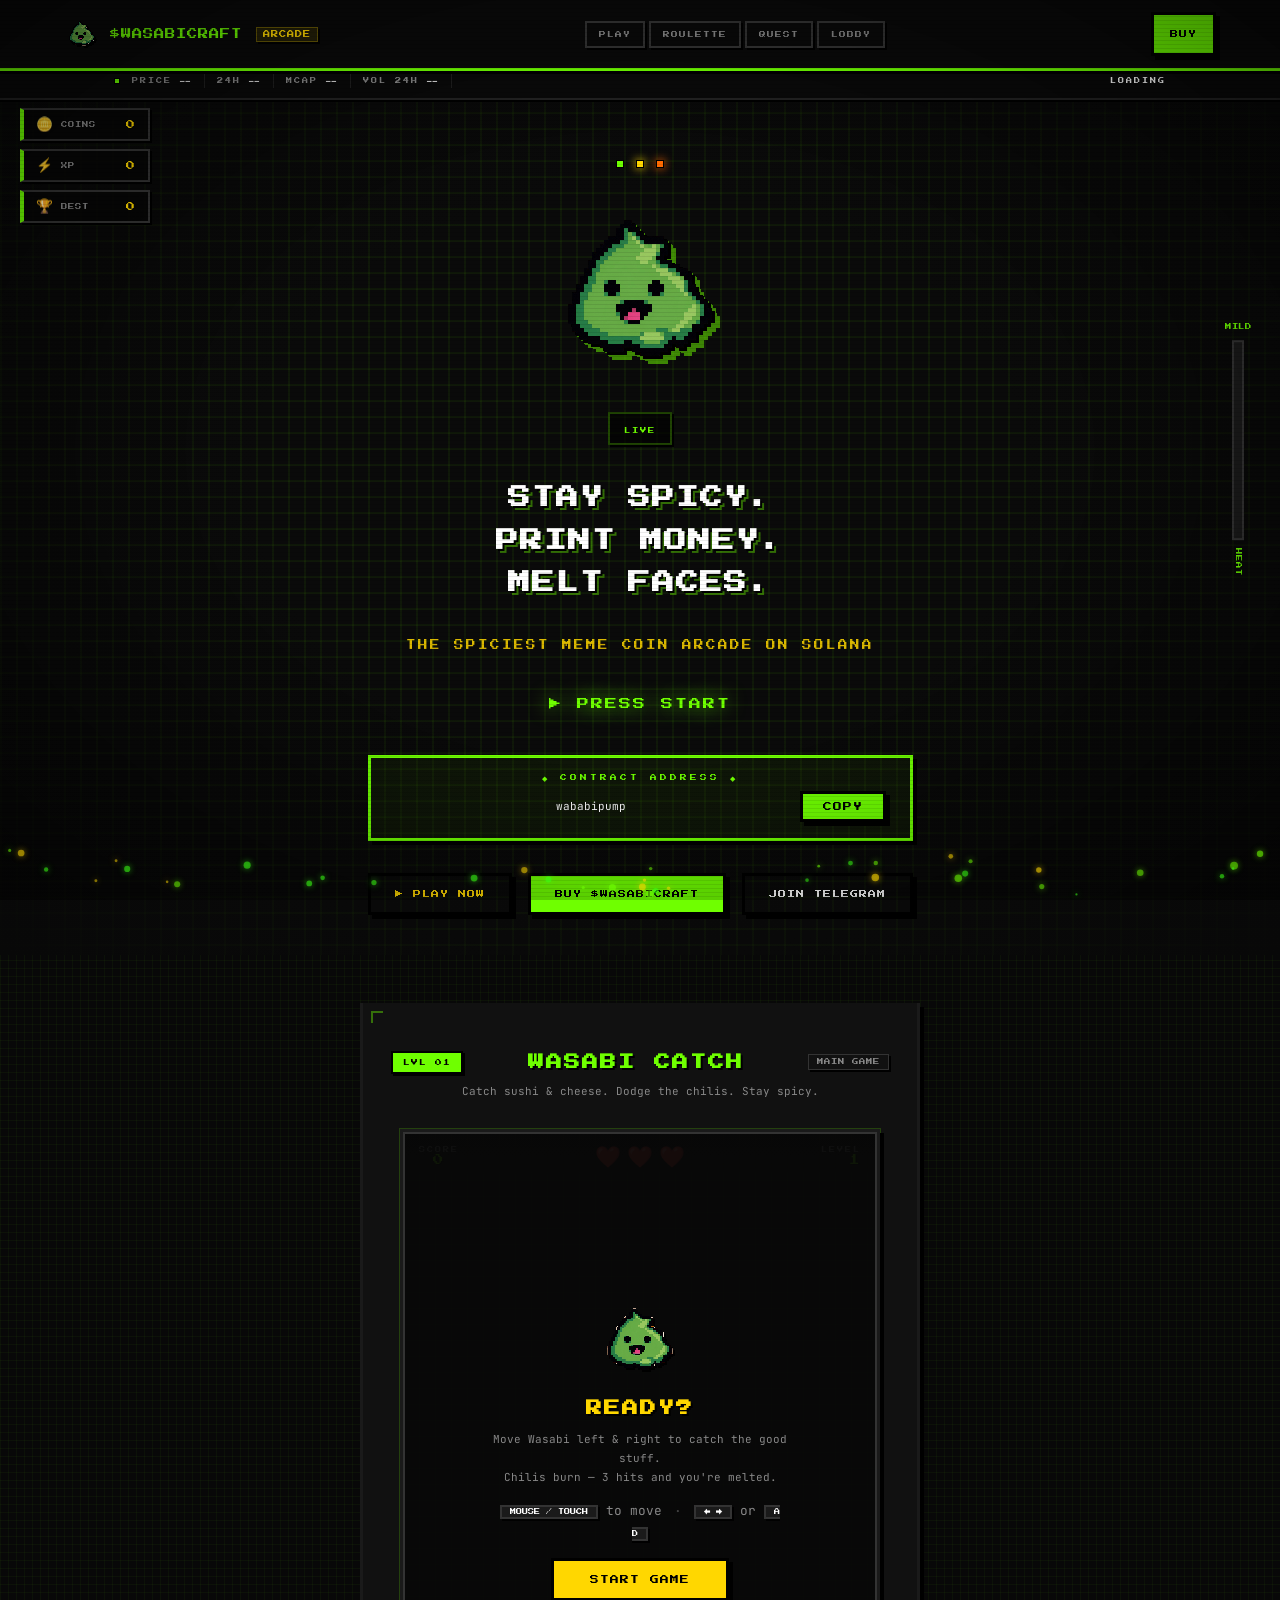
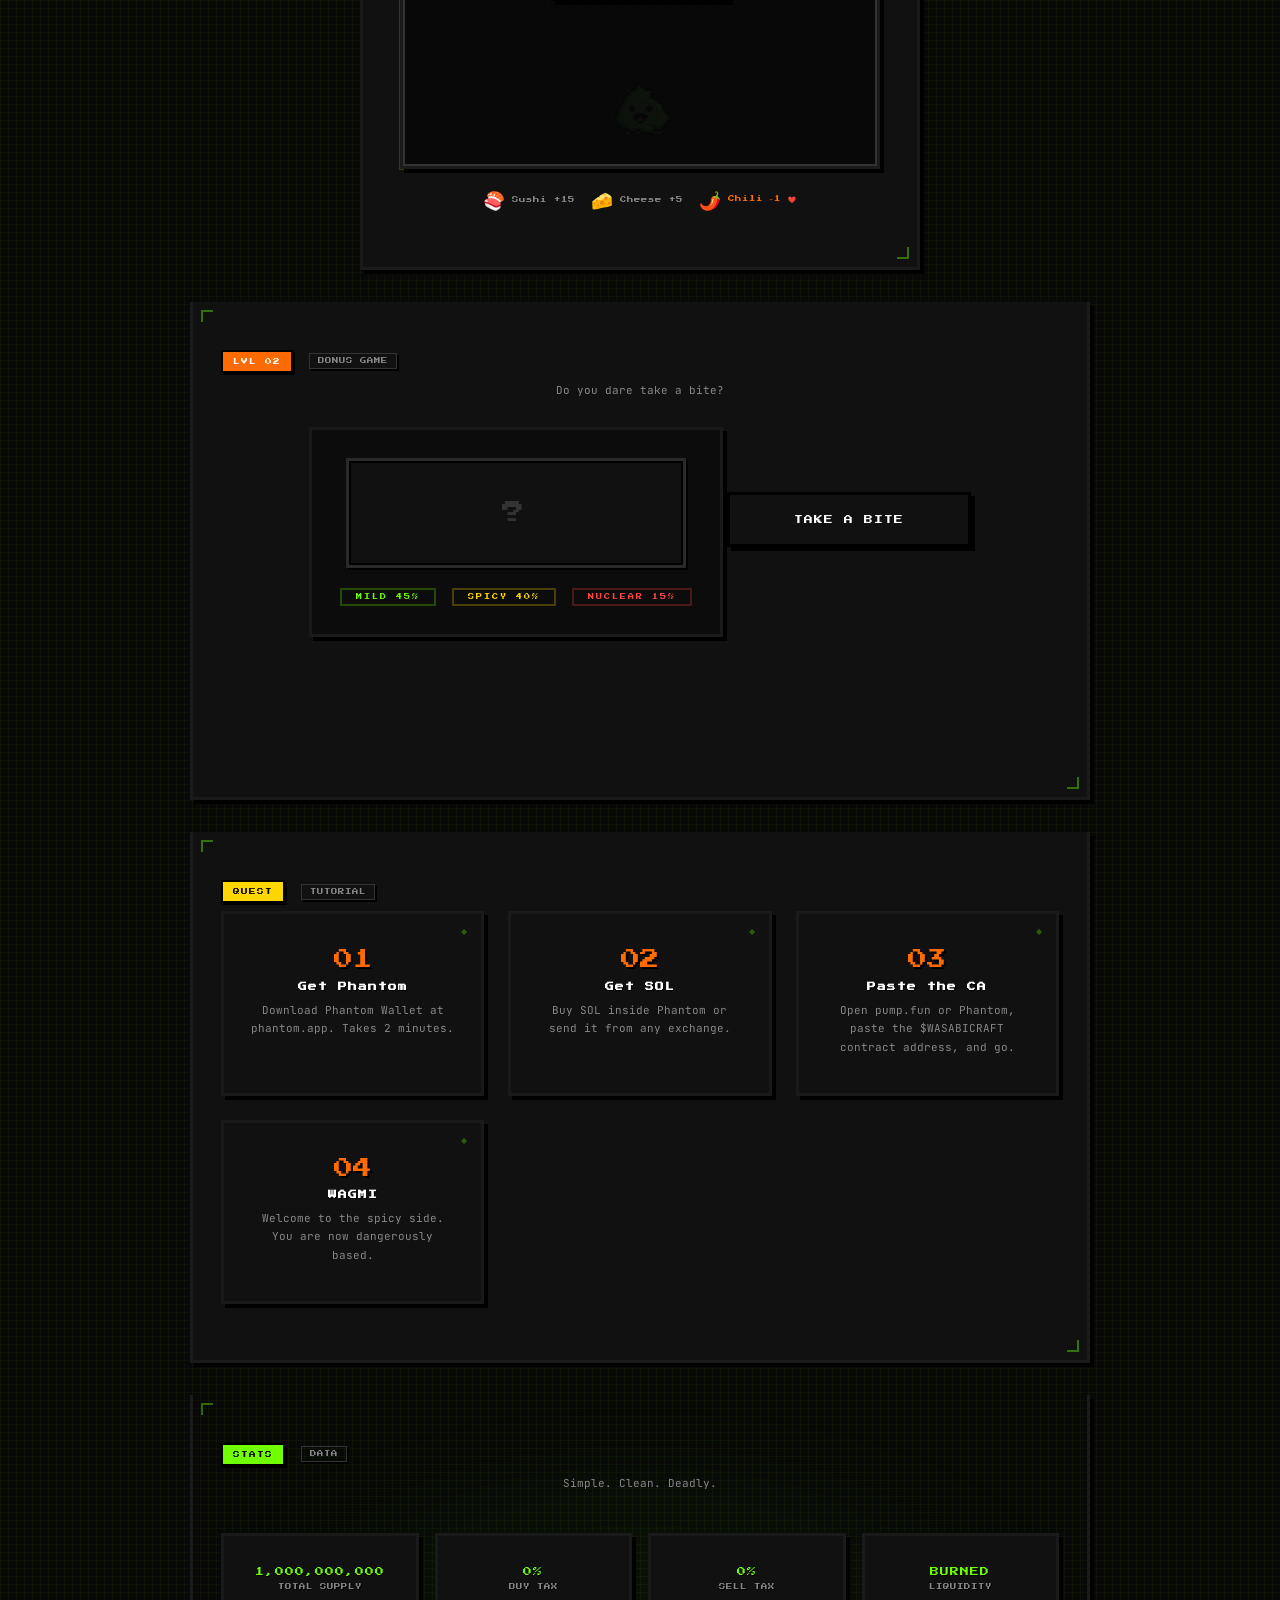
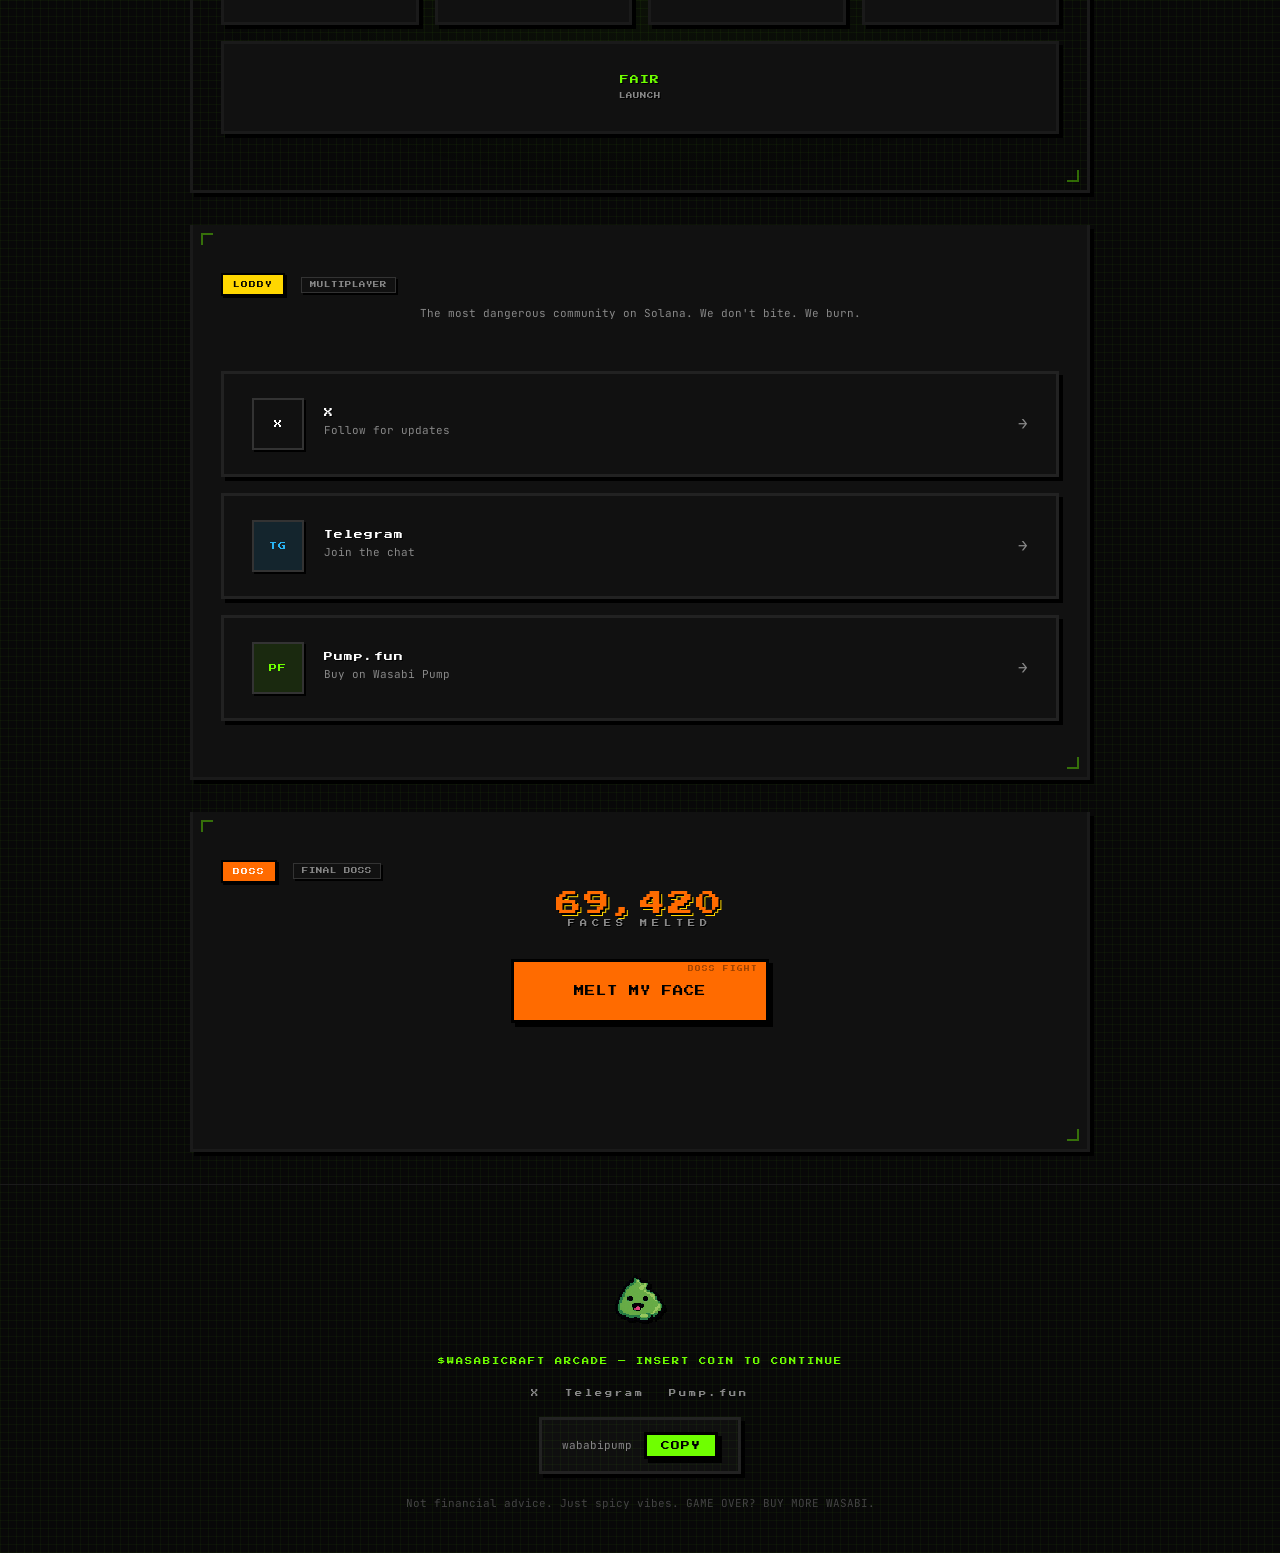
==== commit fa5a8cfe: "dfsdfsf" ====
--- a/index.html
+++ b/index.html
@@ -3,13 +3,17 @@
 <head>
   <meta charset="UTF-8" />
   <meta name="viewport" content="width=device-width, initial-scale=1.0" />
-  <title>$WASABI — Arcade | Stay Spicy. Print Money. Melt Faces.</title>
-  <meta name="description" content="The spiciest meme coin arcade on Solana. Play Wasabi Catch, spin the roulette, melt faces. $WASABI" />
+  <title>$WASABICRAFT — Arcade | Stay Spicy. Print Money. Melt Faces.</title>
+  <meta name="description" content="The spiciest meme coin arcade on Solana. Play Wasabi Catch, spin the roulette, melt faces. $WASABICRAFT" />
+  <link rel="icon" href="favicon.ico" sizes="any" />
+  <link rel="icon" type="image/png" sizes="32x32" href="favicon-32x32.png" />
+  <link rel="apple-touch-icon" href="apple-touch-icon.png" />
   <link rel="preconnect" href="https://fonts.googleapis.com" />
   <link rel="preconnect" href="https://fonts.gstatic.com" crossorigin />
   <link href="https://fonts.googleapis.com/css2?family=Bangers&family=Press+Start+2P&family=Space+Grotesk:wght@400;600;700&family=JetBrains+Mono:wght@400;700&display=swap" rel="stylesheet" />
   <link rel="stylesheet" href="style.css" />
   <link rel="stylesheet" href="game/game.css" />
+  <link rel="stylesheet" href="pixel.css" />
 </head>
 <body class="arcade-body">
   <div id="scanlines" aria-hidden="true"></div>
@@ -39,8 +43,8 @@
   <header id="site-header">
     <div id="header-inner">
       <a href="#" id="header-brand">
-        <img src="assets/logo.png" alt="Wasabi" id="header-logo" />
-        <span id="header-name">$WASABI</span>
+        <img src="123.png" alt="Wasabi" id="header-logo" />
+        <span id="header-name">$WASABICRAFT</span>
         <span id="header-arcade-tag">ARCADE</span>
       </a>
       <nav id="header-nav">
@@ -100,7 +104,7 @@
         <span class="cabinet-light"></span>
       </div>
       <div id="mascot-container">
-        <img id="mascot" src="assets/logo.png" alt="Wasabi mascot" />
+        <img id="mascot" src="123.png" alt="Wasabi mascot" />
       </div>
       <div id="heat-badge"><span id="heat-badge-text">LIVE</span></div>
       <h1 id="tagline">STAY SPICY.<br/>PRINT MONEY.<br/>MELT FACES.</h1>
@@ -117,8 +121,8 @@
       </div>
       <div id="hero-buttons">
         <a href="#play-zone" class="btn btn-play">▶ PLAY NOW</a>
-        <a href="https://pump.fun/coin/wababipump" target="_blank" rel="noopener noreferrer" class="btn btn-primary">BUY $WASABI</a>
-        <a href="https://t.me/+qW5wutIxveZkNjQ0" target="_blank" rel="noopener noreferrer" class="btn btn-secondary">JOIN TELEGRAM</a>
+        <a href="https://pump.fun/coin/wababipump" target="_blank" rel="noopener noreferrer" class="btn btn-primary">BUY $WASABICRAFT</a>
+        <a href="https://t.me/wasabicraft" target="_blank" rel="noopener noreferrer" class="btn btn-secondary">JOIN TELEGRAM</a>
       </div>
     </div>
   </section>
@@ -148,7 +152,7 @@
       </div>
 
       <div id="overlay-start" class="overlay">
-        <img src="assets/logo.png" alt="" class="overlay-mascot" />
+        <img src="123.png" alt="" class="overlay-mascot" />
         <h2>READY?</h2>
         <p>Move Wasabi left &amp; right to catch the good stuff.<br/>Chilis burn — 3 hits and you're melted.</p>
         <p class="overlay-controls">
@@ -166,7 +170,7 @@
       </div>
 
       <div id="overlay-gameover" class="overlay hidden">
-        <img src="assets/logo.png" alt="" class="overlay-mascot overlay-mascot-sad" />
+        <img src="123.png" alt="" class="overlay-mascot overlay-mascot-sad" />
         <h2 id="go-title">FACE MELTED</h2>
         <p id="go-msg">Too spicy. Try again.</p>
         <div id="go-stats">
@@ -231,7 +235,7 @@
       <div class="step">
         <div class="step-num">03</div>
         <h3>Paste the CA</h3>
-        <p>Open pump.fun or Phantom, paste the $WASABI contract address, and go.</p>
+        <p>Open pump.fun or Phantom, paste the $WASABICRAFT contract address, and go.</p>
       </div>
       <div class="step">
         <div class="step-num">04</div>
@@ -282,15 +286,15 @@
     </div>
     <p id="community-sub">The most dangerous community on Solana. We don't bite. We burn.</p>
     <div id="community-cards">
-      <a href="https://x.com/i/communities/2039475212824023464" target="_blank" rel="noopener noreferrer" class="community-card" id="card-x">
+      <a href="https://x.com/WasabiCraft" target="_blank" rel="noopener noreferrer" class="community-card" id="card-x">
         <div class="community-card-icon">X</div>
         <div class="community-card-info">
-          <span class="community-card-name">Twitter / X</span>
+          <span class="community-card-name">X</span>
           <span class="community-card-cta">Follow for updates</span>
         </div>
         <span class="community-card-arrow">→</span>
       </a>
-      <a href="https://t.me/+qW5wutIxveZkNjQ0" target="_blank" rel="noopener noreferrer" class="community-card" id="card-tg">
+      <a href="https://t.me/wasabicraft" target="_blank" rel="noopener noreferrer" class="community-card" id="card-tg">
         <div class="community-card-icon">TG</div>
         <div class="community-card-info">
           <span class="community-card-name">Telegram</span>
@@ -325,11 +329,11 @@
   </section>
 
   <footer id="footer">
-    <img src="assets/logo.png" alt="Wasabi" id="footer-logo" />
-    <p id="footer-tagline">$WASABI ARCADE — INSERT COIN TO CONTINUE</p>
+    <img src="123.png" alt="Wasabi" id="footer-logo" />
+    <p id="footer-tagline">$WASABICRAFT ARCADE — INSERT COIN TO CONTINUE</p>
     <div id="socials">
-      <a href="https://x.com/i/communities/2039475212824023464" target="_blank" rel="noopener noreferrer" class="social-link">Twitter / X</a>
-      <a href="https://t.me/+qW5wutIxveZkNjQ0" target="_blank" rel="noopener noreferrer" class="social-link">Telegram</a>
+      <a href="https://x.com/WasabiCraft" target="_blank" rel="noopener noreferrer" class="social-link">X</a>
+      <a href="https://t.me/wasabicraft" target="_blank" rel="noopener noreferrer" class="social-link">Telegram</a>
       <a href="https://pump.fun/coin/wababipump" target="_blank" rel="noopener noreferrer" class="social-link">Pump.fun</a>
     </div>
     <div id="footer-ca">
--- a/style.css
+++ b/style.css
@@ -24,7 +24,6 @@
   color: var(--text);
   font-family: var(--font-body);
   overflow-x: hidden;
-  cursor: none;
 }
 
 .hidden { display: none; }
@@ -145,6 +144,8 @@
   width: 100%;
   height: 100%;
   object-fit: contain;
+  image-rendering: pixelated;
+  image-rendering: crisp-edges;
   filter: drop-shadow(0 0 30px var(--green)) drop-shadow(0 0 60px rgba(111,255,0,0.3));
 }
 
@@ -222,6 +223,8 @@
   width: 36px;
   height: 36px;
   object-fit: contain;
+  image-rendering: pixelated;
+  image-rendering: crisp-edges;
   filter: drop-shadow(0 0 8px var(--green));
 }
 
@@ -694,6 +697,8 @@
   width: 70px;
   height: 70px;
   object-fit: contain;
+  image-rendering: pixelated;
+  image-rendering: crisp-edges;
   filter: drop-shadow(0 0 15px var(--green));
 }
 
--- a/game/game.css
+++ b/game/game.css
@@ -49,6 +49,8 @@
   width: 36px;
   height: 36px;
   object-fit: contain;
+  image-rendering: pixelated;
+  image-rendering: crisp-edges;
   filter: drop-shadow(0 0 8px var(--green));
 }
 
@@ -152,8 +154,10 @@
   margin-bottom: 12px;
 }
 
-#game-sub {
-  font-size: 0.9rem;
+.game-page-body #game-sub {
+  font-family: 'Press Start 2P', monospace;
+  font-size: 0.42rem;
+  letter-spacing: 1px;
   color: var(--muted);
   margin-top: 4px;
 }
@@ -287,6 +291,8 @@
   width: 90px;
   height: 90px;
   object-fit: contain;
+  image-rendering: pixelated;
+  image-rendering: crisp-edges;
   filter: drop-shadow(0 0 20px var(--green));
   animation: mascot-bob 2s ease-in-out infinite;
 }
--- a/pixel.css
+++ b/pixel.css
@@ -0,0 +1,519 @@
+/* ══════════════════════════════════════
+   PIXEL ART THEME
+   ══════════════════════════════════════ */
+
+:root {
+  --pixel-border: 3px;
+  --pixel-shadow: 4px 4px 0 #000;
+  --pixel-shadow-sm: 2px 2px 0 #000;
+  --pixel-shadow-green: 4px 4px 0 rgba(111, 255, 0, 0.35);
+}
+
+/* Pixel grid background */
+.arcade-body,
+.game-page-body {
+  background-color: var(--bg);
+  background-image:
+    linear-gradient(rgba(111, 255, 0, 0.04) 1px, transparent 1px),
+    linear-gradient(90deg, rgba(111, 255, 0, 0.04) 1px, transparent 1px);
+  background-size: 8px 8px;
+}
+
+/* Readable body copy; UI stays pixel */
+.panel-sub,
+.step p,
+#community-sub,
+#tknx-sub,
+#disclaimer,
+.overlay p,
+#game-sub,
+.community-card-cta,
+.stat-desc,
+.ps-val,
+#ca-text,
+#footer-ca code {
+  font-family: 'JetBrains Mono', monospace;
+  font-size: 11px;
+  line-height: 1.7;
+}
+
+/* ── Header ── */
+#site-header,
+.game-page-body #game-header {
+  background: #0a0a0a;
+  backdrop-filter: none;
+  -webkit-backdrop-filter: none;
+  border-bottom: var(--pixel-border) solid var(--green);
+  box-shadow: 0 var(--pixel-border) 0 #000;
+}
+
+#header-name,
+.game-page-body #header-name {
+  font-family: 'Press Start 2P', monospace;
+  font-size: 0.65rem;
+  letter-spacing: 1px;
+}
+
+#header-arcade-tag,
+.panel-tag {
+  border-radius: 0;
+  font-family: 'Press Start 2P', monospace;
+  box-shadow: var(--pixel-shadow-sm);
+}
+
+.nav-link {
+  border-radius: 0;
+  font-size: 0.42rem;
+  border: 2px solid #333;
+  box-shadow: var(--pixel-shadow-sm);
+  transition: none;
+}
+
+.nav-link:hover {
+  transform: translate(-1px, -1px);
+  box-shadow: 3px 3px 0 var(--green);
+}
+
+#header-buy,
+#copy-btn,
+#footer-ca button,
+.btn,
+#melt-btn,
+#roulette-btn,
+.game-btn,
+.header-link {
+  border-radius: 0 !important;
+  font-family: 'Press Start 2P', monospace;
+  font-size: 0.55rem;
+  letter-spacing: 1px;
+  border: var(--pixel-border) solid #000 !important;
+  box-shadow: var(--pixel-shadow);
+  transition: transform 0.05s steps(1), box-shadow 0.05s steps(1), background 0.05s;
+  text-shadow: none;
+}
+
+#header-buy {
+  font-size: 0.5rem;
+  padding: 10px 16px;
+  border-color: #000 !important;
+}
+
+#header-buy:hover,
+#copy-btn:hover,
+#footer-ca button:hover,
+.btn-primary:hover,
+.btn-play:hover,
+.game-btn-gold:hover,
+.game-btn-green:hover,
+#melt-btn:hover,
+#roulette-btn:hover {
+  transform: translate(-2px, -2px);
+  box-shadow: 6px 6px 0 #000;
+  filter: none;
+}
+
+#header-buy:active,
+.btn:active,
+#melt-btn:active,
+#roulette-btn:active,
+.game-btn:active {
+  transform: translate(2px, 2px);
+  box-shadow: 1px 1px 0 #000;
+}
+
+.btn {
+  font-size: 0.5rem;
+  padding: 14px 24px;
+}
+
+.btn-secondary:hover {
+  box-shadow: var(--pixel-shadow-green);
+}
+
+/* ── Hero ── */
+#hero-bg {
+  background:
+    linear-gradient(rgba(111, 255, 0, 0.06) 2px, transparent 2px),
+    linear-gradient(90deg, rgba(111, 255, 0, 0.06) 2px, transparent 2px),
+    #0a0a0a;
+  background-size: 16px 16px, 16px 16px, auto;
+}
+
+#hero-bg::after {
+  background: radial-gradient(ellipse at center, transparent 40%, var(--bg) 100%);
+}
+
+#tagline {
+  font-family: 'Press Start 2P', monospace;
+  font-size: clamp(0.85rem, 3.5vw, 1.4rem);
+  letter-spacing: 2px;
+  line-height: 1.9;
+  text-shadow:
+    2px 2px 0 #000,
+    4px 4px 0 rgba(111, 255, 0, 0.4);
+  filter: none;
+}
+
+#mascot {
+  filter: drop-shadow(3px 3px 0 #000) drop-shadow(5px 5px 0 rgba(111, 255, 0, 0.5));
+  animation: pixelBob 1s steps(2) infinite;
+}
+
+@keyframes pixelBob {
+  0%, 100% { transform: translateY(0); }
+  50% { transform: translateY(-6px); }
+}
+
+@keyframes glowPulse {
+  0%, 100% { filter: drop-shadow(3px 3px 0 #000) drop-shadow(5px 5px 0 rgba(111, 255, 0, 0.45)); }
+  50% { filter: drop-shadow(3px 3px 0 #000) drop-shadow(7px 7px 0 rgba(111, 255, 0, 0.7)); }
+}
+
+#mascot.heat-0 { animation: pixelBob 1s steps(2) infinite; filter: drop-shadow(3px 3px 0 #000) drop-shadow(5px 5px 0 rgba(68, 153, 255, 0.5)); }
+#mascot.heat-2 { animation: pixelBob 0.8s steps(2) infinite; filter: drop-shadow(3px 3px 0 #000) drop-shadow(5px 5px 0 rgba(255, 215, 0, 0.6)); }
+#mascot.heat-3 { animation: pixelBob 0.6s steps(2) infinite; filter: drop-shadow(3px 3px 0 #000) drop-shadow(5px 5px 0 rgba(255, 107, 0, 0.6)); }
+#mascot.heat-4 { animation: pixelBob 0.4s steps(2) infinite; filter: drop-shadow(3px 3px 0 #000) drop-shadow(5px 5px 0 rgba(255, 0, 0, 0.7)); }
+
+#heat-badge {
+  border-radius: 0;
+  border-width: 2px;
+  box-shadow: var(--pixel-shadow-sm);
+}
+
+#heat-badge-text,
+#spicy-label-text,
+#spicy-mascot-icon {
+  font-family: 'Press Start 2P', monospace;
+  font-size: 0.4rem;
+}
+
+#ca-box,
+#footer-ca {
+  border-radius: 0;
+  border-width: var(--pixel-border);
+  box-shadow: var(--pixel-shadow);
+}
+
+#ca-label {
+  font-family: 'Press Start 2P', monospace;
+  font-size: 0.42rem;
+}
+
+.cabinet-light {
+  width: 8px;
+  height: 8px;
+  border-radius: 0;
+  box-shadow: none;
+  border: 1px solid #000;
+  animation: pixelBlink 0.8s steps(2) infinite;
+}
+
+@keyframes pixelBlink {
+  0%, 100% { opacity: 1; }
+  50% { opacity: 0.25; }
+}
+
+/* ── Price strip & HUD ── */
+#price-strip {
+  background: #0a0a0a;
+  border-bottom: 2px solid #222;
+  box-shadow: 0 2px 0 #000;
+}
+
+.ps-live-dot {
+  width: 6px;
+  height: 6px;
+  border-radius: 0;
+  box-shadow: none;
+  border: 1px solid #000;
+  animation: pixelBlink 1s steps(2) infinite;
+}
+
+.ps-label,
+.ps-heat-label {
+  font-family: 'Press Start 2P', monospace;
+  font-size: 0.38rem;
+}
+
+.hud-stat {
+  border-radius: 0;
+  border: 2px solid #333;
+  border-left: 4px solid var(--green);
+  box-shadow: var(--pixel-shadow-sm);
+}
+
+.hud-stat-val {
+  font-family: 'Press Start 2P', monospace;
+  font-size: 0.55rem;
+}
+
+#spicy-meter-track {
+  border-radius: 0;
+  border-width: 2px;
+}
+
+#spicy-meter-fill {
+  border-radius: 0;
+  background: var(--green);
+  transition: height 0.2s steps(4);
+}
+
+/* ── Panels & cards ── */
+.arcade-panel,
+.step,
+.tknx-card,
+.community-card,
+.stat-card {
+  border-radius: 0 !important;
+  border-width: var(--pixel-border);
+  box-shadow: var(--pixel-shadow);
+  transition: transform 0.05s steps(1), box-shadow 0.05s;
+}
+
+.step:hover,
+.tknx-card:hover,
+.community-card:hover,
+.stat-card:hover {
+  transform: translate(-2px, -2px);
+  box-shadow: 6px 6px 0 #000;
+}
+
+.panel-title,
+#how-to-buy h2,
+#community h2,
+#tknx-title,
+#melt-section h2,
+#roulette-title,
+#game-title,
+.overlay h2 {
+  font-family: 'Press Start 2P', monospace;
+  font-size: clamp(0.7rem, 2.5vw, 1rem);
+  letter-spacing: 2px;
+  text-shadow: 2px 2px 0 #000;
+  filter: none;
+}
+
+.level-badge {
+  border-radius: 0;
+  font-size: 0.42rem;
+  border: 2px solid #000;
+  box-shadow: var(--pixel-shadow-sm);
+}
+
+.step-num {
+  font-family: 'Press Start 2P', monospace;
+  font-size: 1.2rem;
+  text-shadow: 2px 2px 0 #000;
+  opacity: 1;
+}
+
+.step h3,
+.community-card-name,
+.tknx-val,
+.tknx-label,
+.stat-title {
+  font-family: 'Press Start 2P', monospace;
+  font-size: 0.55rem;
+  letter-spacing: 1px;
+  text-shadow: 1px 1px 0 #000;
+}
+
+.tknx-label {
+  font-size: 0.4rem;
+}
+
+.community-card-icon {
+  border-radius: 0;
+  border: 2px solid #333;
+  font-family: 'Press Start 2P', monospace;
+  font-size: 0.5rem;
+  box-shadow: var(--pixel-shadow-sm);
+}
+
+.community-card:hover {
+  transform: translate(-2px, -2px);
+}
+
+#card-x:hover   { box-shadow: 6px 6px 0 rgba(255, 255, 255, 0.15); }
+#card-tg:hover  { box-shadow: 6px 6px 0 rgba(41, 182, 246, 0.25); }
+#card-pump:hover { box-shadow: 6px 6px 0 rgba(111, 255, 0, 0.25); }
+
+/* ── Roulette & melt ── */
+#roulette-machine {
+  border-radius: 0;
+  border-width: var(--pixel-border);
+  box-shadow: var(--pixel-shadow);
+}
+
+#roulette-display {
+  border-radius: 0;
+  border-width: var(--pixel-border);
+  font-family: 'Press Start 2P', monospace;
+  font-size: 1.4rem;
+  box-shadow: inset 0 0 0 2px #000, var(--pixel-shadow-sm);
+}
+
+#roulette-display.result-mild  { box-shadow: inset 0 0 0 2px var(--green), 4px 4px 0 rgba(111, 255, 0, 0.4); }
+#roulette-display.result-spicy { box-shadow: inset 0 0 0 2px var(--gold), 4px 4px 0 rgba(255, 215, 0, 0.4); }
+#roulette-display.result-nuclear {
+  animation: pixelBlink 0.3s steps(2) infinite;
+  box-shadow: inset 0 0 0 2px #f00, 4px 4px 0 rgba(255, 0, 0, 0.5);
+}
+
+.odd {
+  border-radius: 0;
+  font-family: 'Press Start 2P', monospace;
+  font-size: 0.38rem;
+  border-width: 2px;
+}
+
+#melt-btn {
+  background: var(--fire);
+  font-size: 0.65rem;
+}
+
+#melt-counter-num {
+  font-family: 'Press Start 2P', monospace;
+  font-size: clamp(1rem, 4vw, 1.6rem);
+  background: none;
+  -webkit-text-fill-color: var(--fire);
+  color: var(--fire);
+  text-shadow: 2px 2px 0 #000, 3px 3px 0 var(--gold);
+}
+
+#melt-counter-label,
+#melt-msg,
+#roulette-msg {
+  font-family: 'Press Start 2P', monospace;
+  font-size: 0.45rem;
+  text-shadow: 1px 1px 0 #000;
+}
+
+#footer-tagline,
+.social-link {
+  font-family: 'Press Start 2P', monospace;
+  font-size: 0.45rem;
+}
+
+.social-link:hover {
+  text-shadow: 1px 1px 0 var(--green);
+}
+
+#header-logo,
+#footer-logo,
+.overlay-mascot {
+  filter: drop-shadow(2px 2px 0 #000);
+}
+
+/* ── Game canvas shell ── */
+#canvas-shell {
+  border-radius: 0;
+  border-width: var(--pixel-border);
+  box-shadow:
+    var(--pixel-shadow),
+    0 0 0 1px rgba(111, 255, 0, 0.2);
+}
+
+#hud {
+  background: linear-gradient(to bottom, rgba(8, 8, 8, 0.95) 0%, transparent 100%);
+}
+
+.hud-label,
+.go-stat-label {
+  font-family: 'Press Start 2P', monospace;
+  font-size: 0.38rem;
+}
+
+.hud-val,
+.go-stat-val {
+  font-family: 'Press Start 2P', monospace;
+  font-size: 0.65rem;
+  text-shadow: 1px 1px 0 #000;
+}
+
+.overlay {
+  backdrop-filter: none;
+  -webkit-backdrop-filter: none;
+  background: rgba(8, 8, 8, 0.94);
+  border: 2px solid #333;
+}
+
+.key-hint {
+  border-radius: 0;
+  font-family: 'Press Start 2P', monospace;
+  font-size: 0.38rem;
+  border-width: 2px;
+  box-shadow: var(--pixel-shadow-sm);
+}
+
+.legend-item {
+  font-family: 'Press Start 2P', monospace;
+  font-size: 0.4rem;
+}
+
+/* ── Scanlines: chunkier pixels ── */
+#scanlines {
+  background: repeating-linear-gradient(
+    0deg,
+    transparent,
+    transparent 3px,
+    rgba(0, 0, 0, 0.18) 3px,
+    rgba(0, 0, 0, 0.18) 4px
+  );
+  opacity: 0.45;
+}
+
+/* ── Animations: stepped ── */
+.reveal {
+  transition: opacity 0.4s steps(6), transform 0.4s steps(6);
+}
+
+@keyframes pressStartBlink {
+  0%, 49% { opacity: 1; }
+  50%, 100% { opacity: 0; }
+}
+
+@keyframes mascot-bob {
+  0%, 100% { transform: translateY(0); }
+  50% { transform: translateY(-6px); }
+}
+
+.overlay-mascot {
+  animation: mascot-bob 1s steps(2) infinite;
+}
+
+@keyframes shake {
+  0%, 100% { transform: translateX(0); }
+  25% { transform: translateX(-6px); }
+  75% { transform: translateX(6px); }
+}
+
+body.shake { animation: shake 0.4s steps(4); }
+
+/* ── Mobile pixel tweaks ── */
+@media (max-width: 768px) {
+  #tagline {
+    font-size: clamp(0.55rem, 3.5vw, 0.75rem);
+    line-height: 2;
+  }
+
+  .btn {
+    font-size: 0.42rem;
+  }
+
+  #header-name {
+    font-size: 0.5rem;
+  }
+
+  .panel-title {
+    font-size: 0.65rem;
+  }
+
+  #melt-btn {
+    font-size: 0.5rem;
+  }
+
+  #roulette-display {
+    font-size: 1rem;
+  }
+}
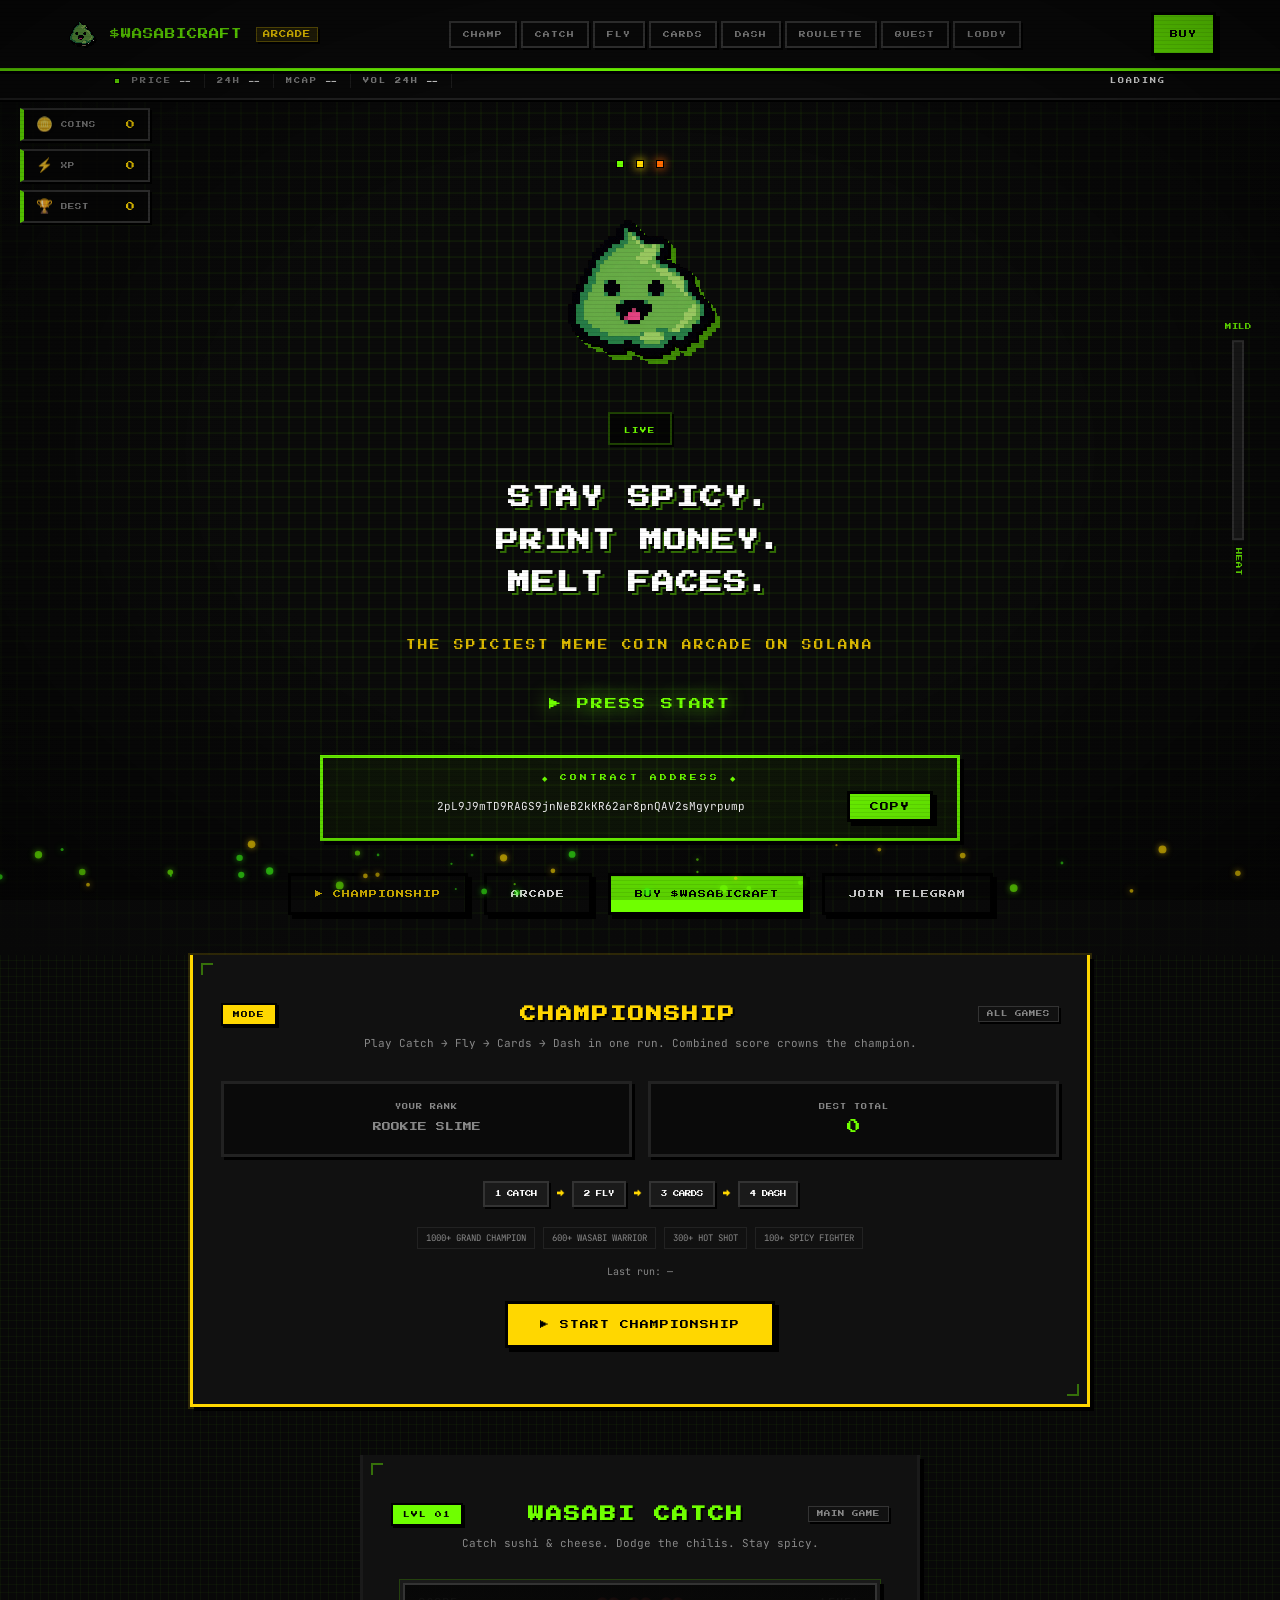
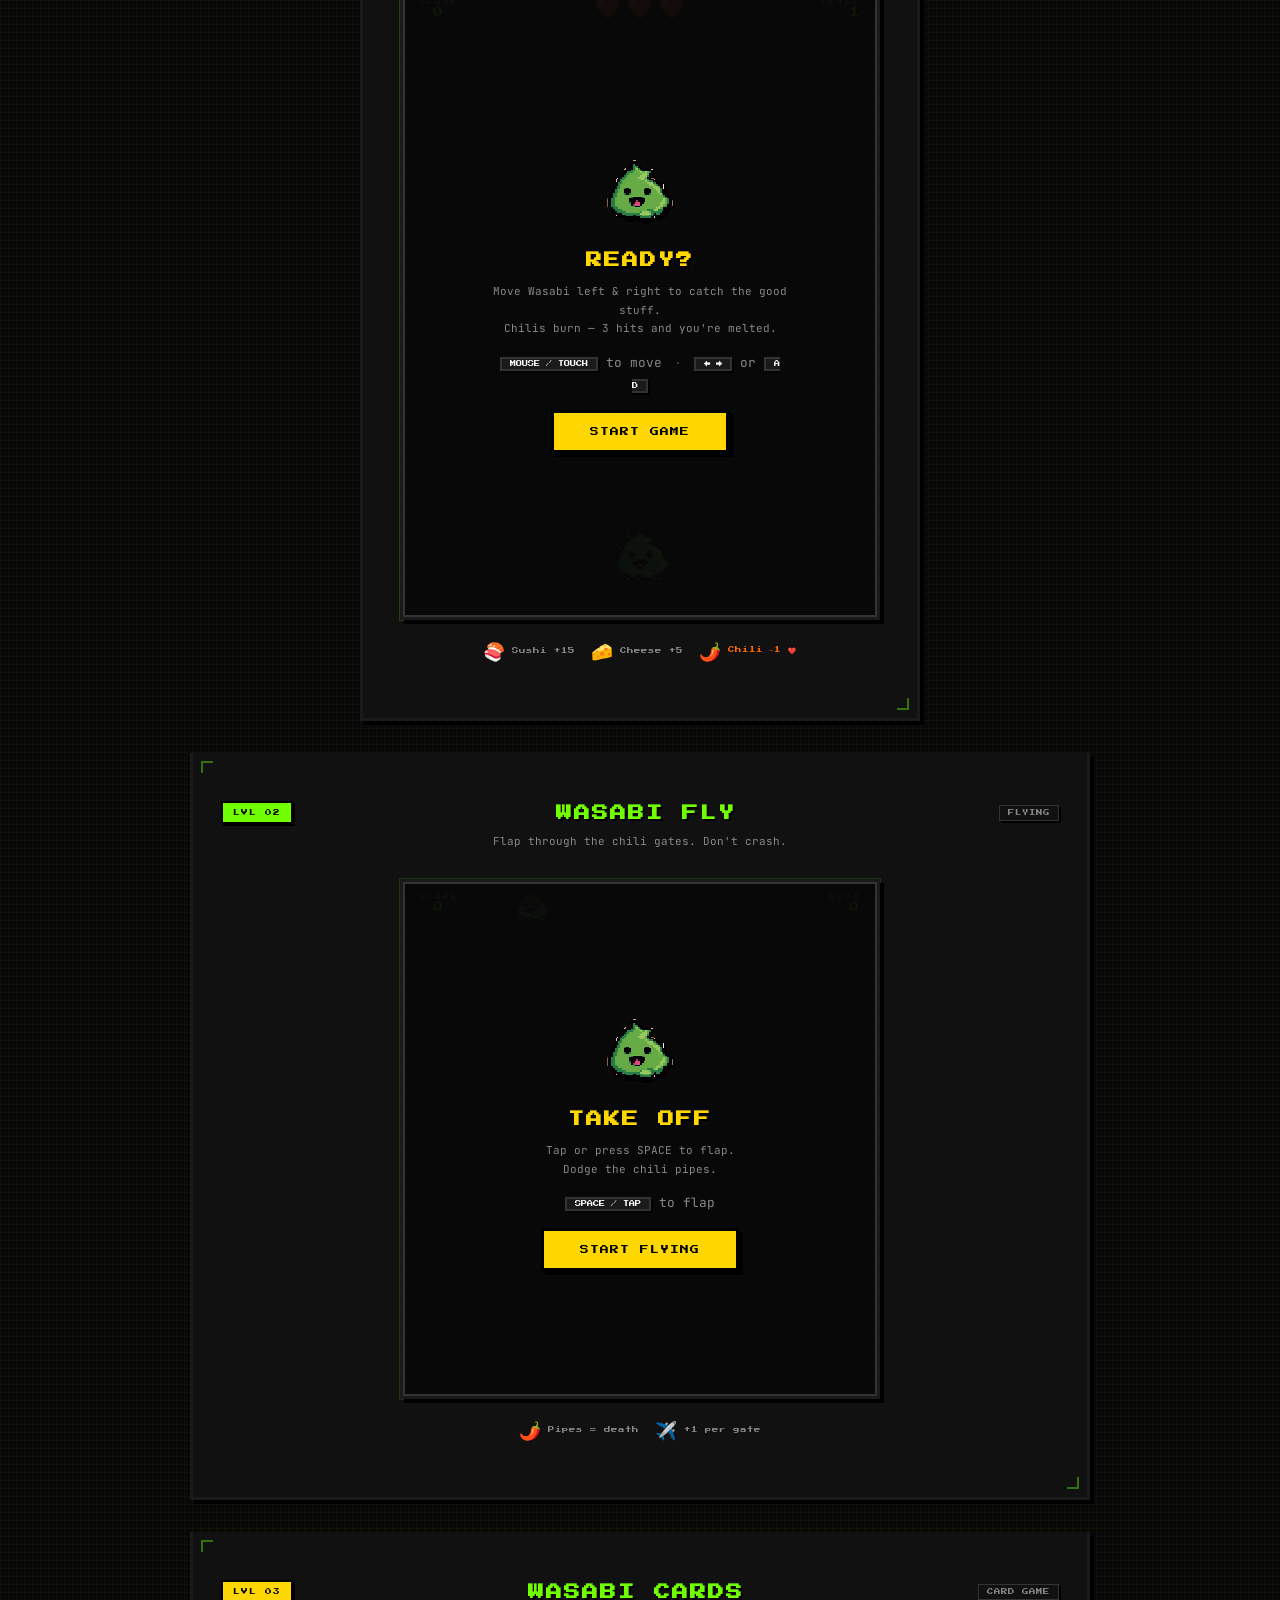
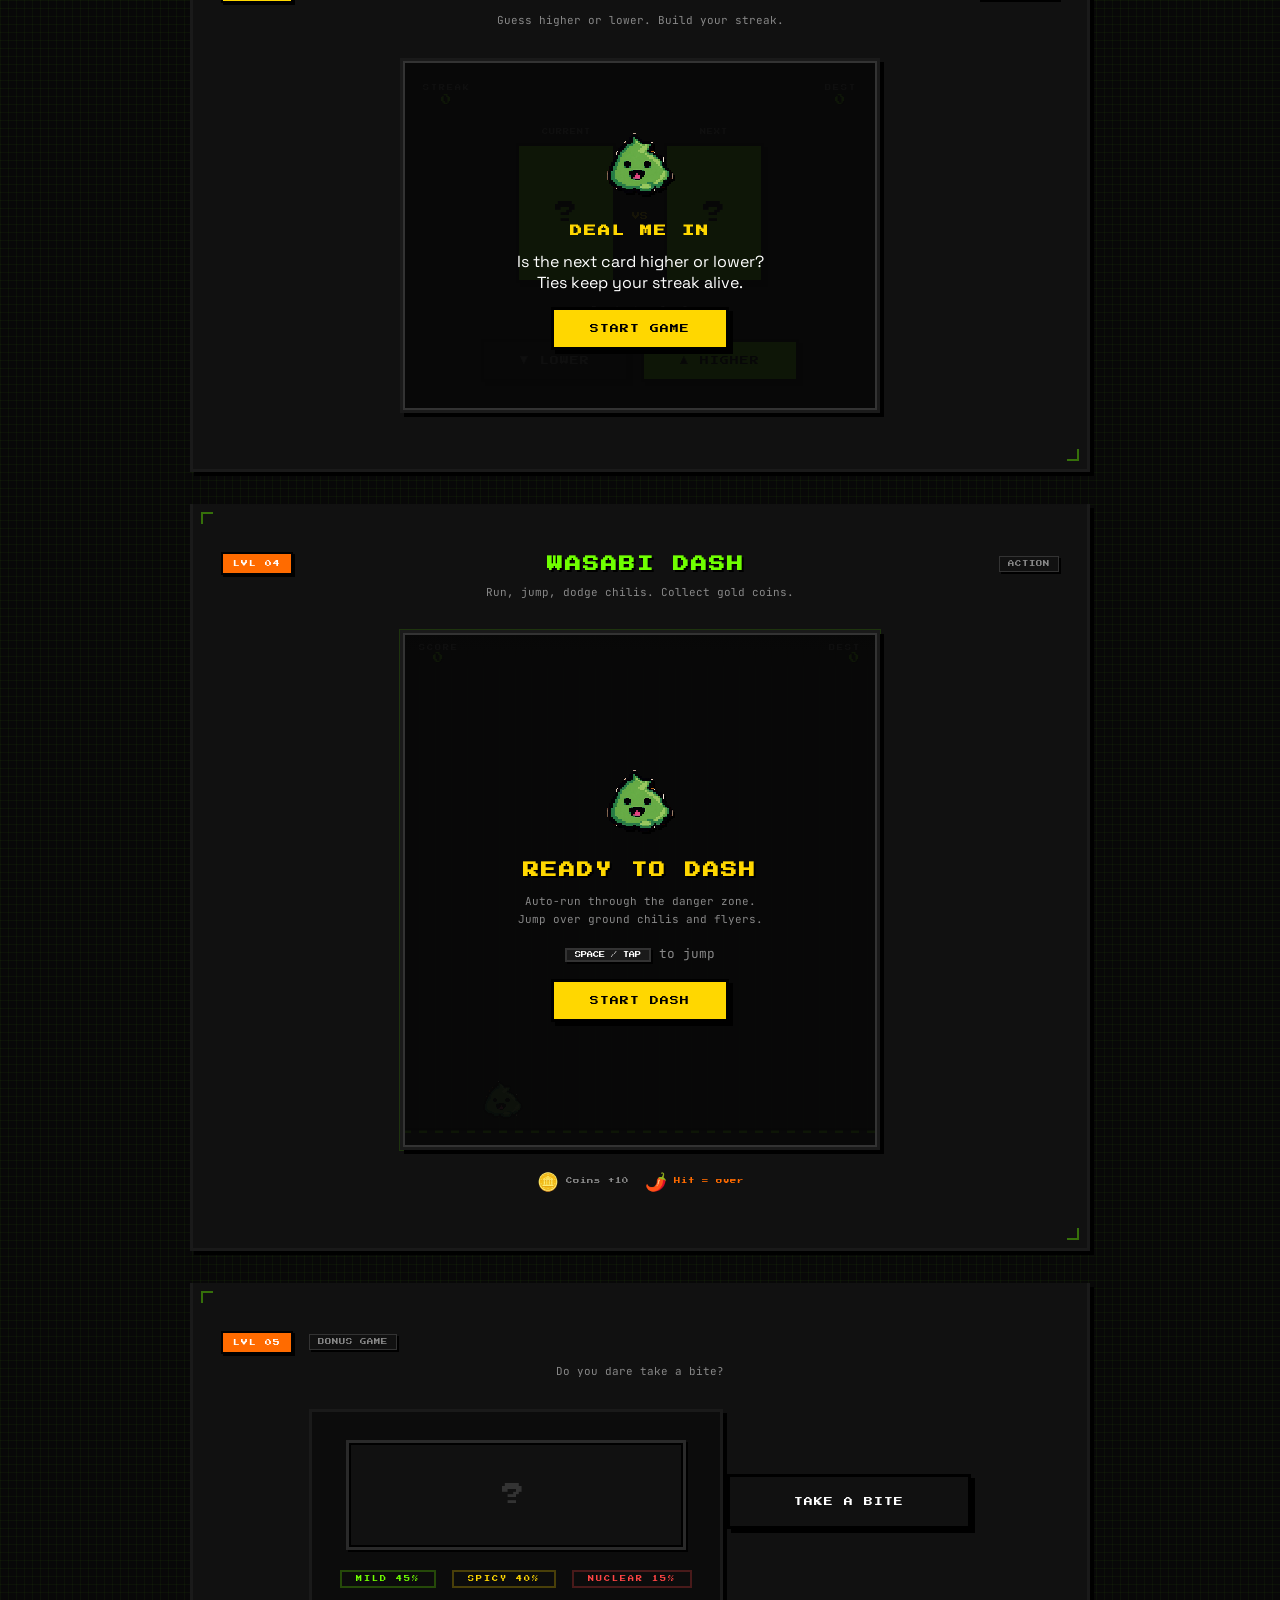
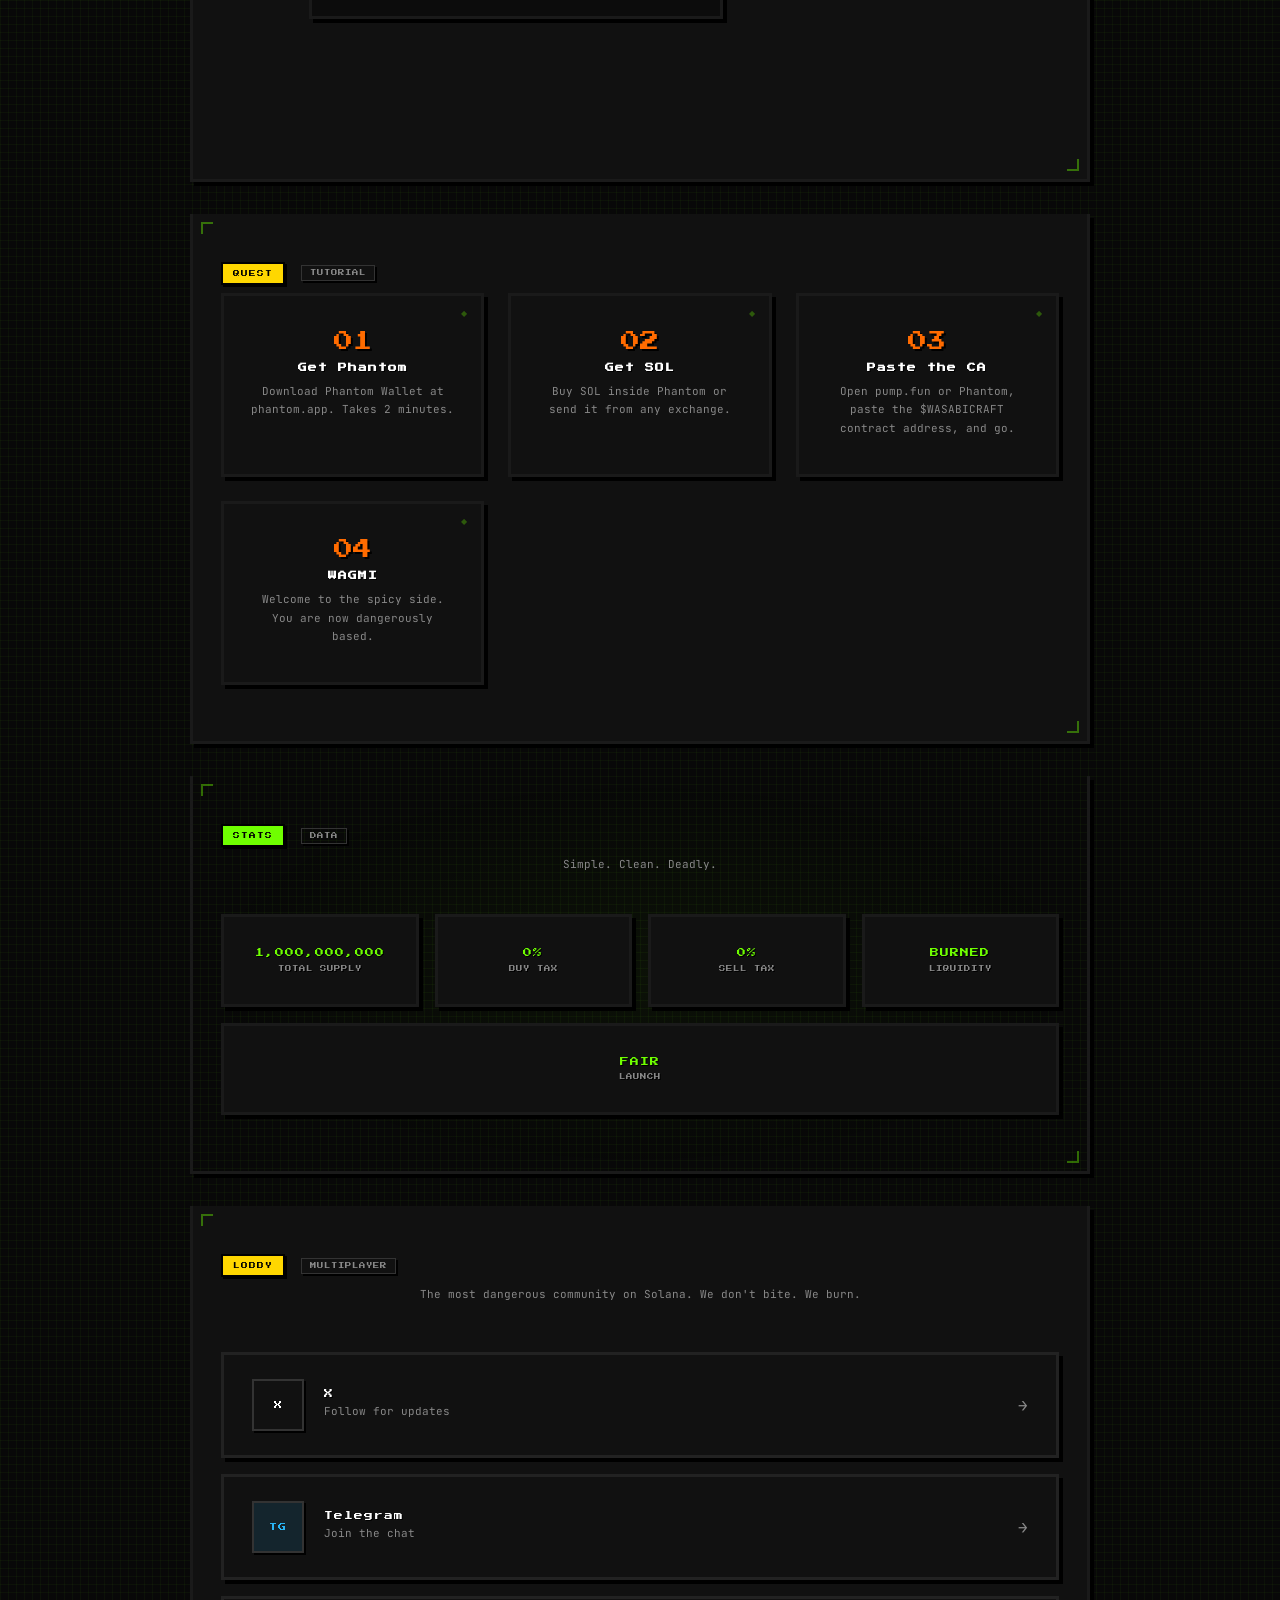
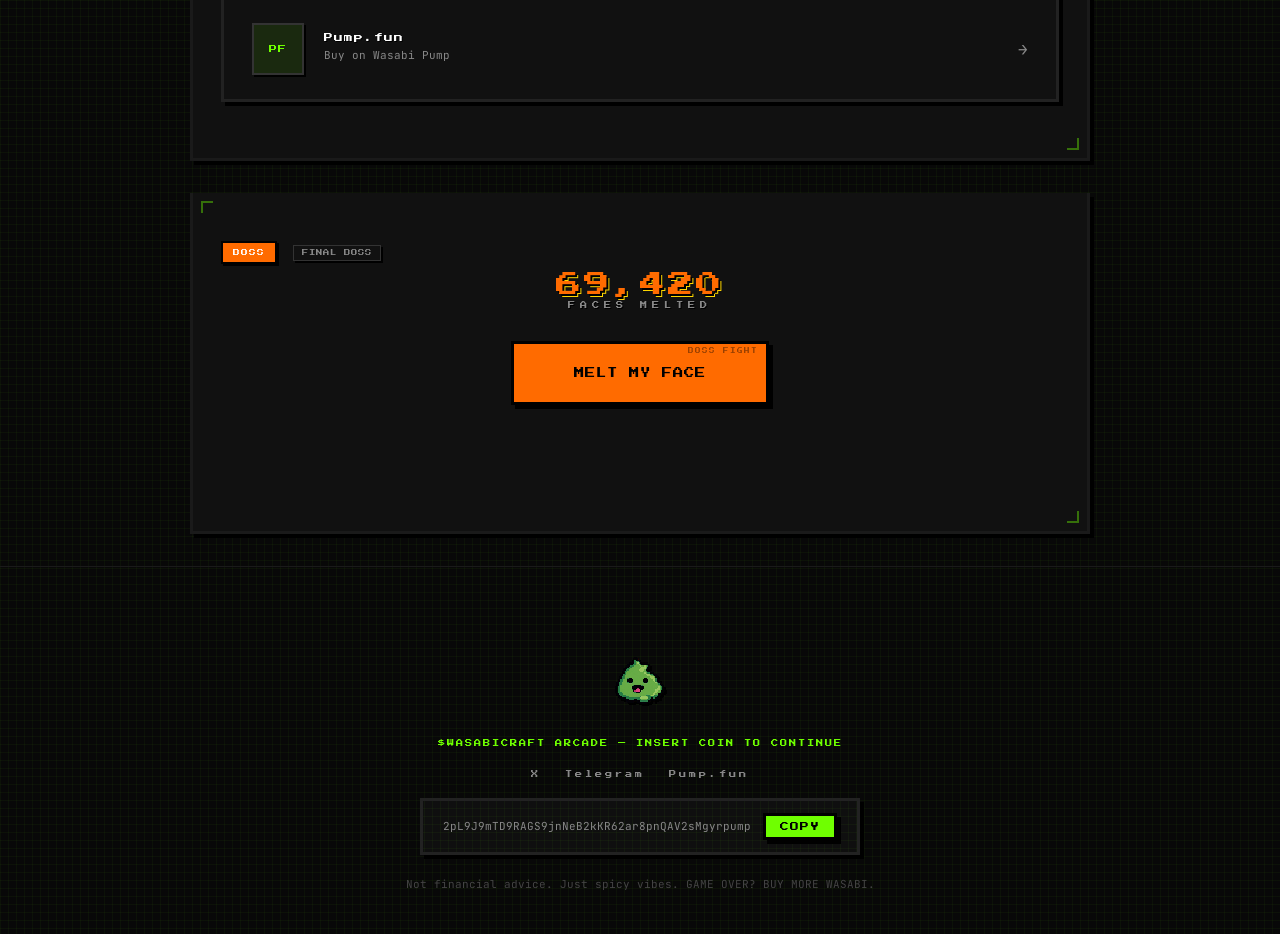
==== commit b6f8e5b2: "dfsdfdfgsf" ====
--- a/index.html
+++ b/index.html
@@ -48,12 +48,16 @@
         <span id="header-arcade-tag">ARCADE</span>
       </a>
       <nav id="header-nav">
-        <a href="#play-zone" class="nav-link">PLAY</a>
+        <a href="#championship-zone" class="nav-link">CHAMP</a>
+        <a href="#play-zone" class="nav-link">CATCH</a>
+        <a href="#fly-zone" class="nav-link">FLY</a>
+        <a href="#cards-zone" class="nav-link">CARDS</a>
+        <a href="#action-zone" class="nav-link">DASH</a>
         <a href="#roulette-section" class="nav-link">ROULETTE</a>
         <a href="#how-to-buy" class="nav-link">QUEST</a>
         <a href="#community" class="nav-link">LOBBY</a>
       </nav>
-      <a href="https://pump.fun/coin/wababipump" target="_blank" rel="noopener noreferrer" id="header-buy">BUY</a>
+      <a href="https://pump.fun/coin/2pL9J9mTD9RAGS9jnNeB2kKR62ar8pnQAV2sMgyrpump" target="_blank" rel="noopener noreferrer" id="header-buy">BUY</a>
     </div>
   </header>
 
@@ -92,6 +96,47 @@
       <div id="spicy-meter-fill"></div>
     </div>
     <div id="spicy-label-text">HEAT</div>
+  </div>
+
+  <!-- CHAMPIONSHIP HUD (active run) -->
+  <div id="championship-hud" class="hidden" aria-live="polite">
+    <div class="champ-hud-inner">
+      <span class="champ-hud-badge">🏆 CHAMPIONSHIP</span>
+      <span id="champ-hud-round" class="champ-hud-round">ROUND 1/4</span>
+      <div id="champ-hud-slots" class="champ-hud-slots"></div>
+      <span class="champ-hud-total-label">TOTAL</span>
+      <span id="champ-hud-total" class="champ-hud-total">0</span>
+    </div>
+  </div>
+
+  <!-- CHAMPIONSHIP ROUND PROMPT -->
+  <div id="champ-round-prompt" class="champ-prompt hidden" role="dialog" aria-modal="true">
+    <div class="champ-prompt-box">
+      <img src="123.png" alt="" class="overlay-mascot" />
+      <h2 id="champ-prompt-title">ROUND 1</h2>
+      <p id="champ-prompt-msg">Play all 4 games. Combined score wins the championship.</p>
+      <button id="champ-prompt-btn" class="game-btn game-btn-gold">CONTINUE</button>
+    </div>
+  </div>
+
+  <!-- CHAMPIONSHIP RESULTS -->
+  <div id="champ-results" class="champ-prompt hidden" role="dialog" aria-modal="true">
+    <div class="champ-prompt-box champ-results-box">
+      <img src="123.png" alt="" class="overlay-mascot" />
+      <h2>CHAMPIONSHIP COMPLETE</h2>
+      <p id="champ-results-new" class="champ-new-record hidden">★ NEW RECORD ★</p>
+      <p id="champ-results-rank" class="champ-results-rank">ROOKIE SLIME</p>
+      <div class="champ-results-score">
+        <span class="champ-results-label">TOTAL SCORE</span>
+        <span id="champ-results-total" class="champ-results-total">0</span>
+      </div>
+      <div id="champ-results-breakdown" class="champ-results-breakdown"></div>
+      <p class="champ-results-best-line">Best championship: <strong id="champ-results-best">0</strong></p>
+      <div class="champ-results-actions">
+        <button id="champ-results-retry" class="game-btn game-btn-gold">PLAY AGAIN</button>
+        <button id="champ-results-close" class="game-btn game-btn-ghost">CLOSE</button>
+      </div>
+    </div>
   </div>
 
   <!-- TITLE SCREEN -->
@@ -115,16 +160,59 @@
       <div id="ca-box">
         <span id="ca-label">◆ CONTRACT ADDRESS ◆</span>
         <div id="ca-row">
-          <code id="ca-text">wababipump</code>
+          <code id="ca-text">2pL9J9mTD9RAGS9jnNeB2kKR62ar8pnQAV2sMgyrpump</code>
           <button id="copy-btn" aria-label="Copy contract address" onclick="copyCA()">COPY</button>
         </div>
       </div>
       <div id="hero-buttons">
-        <a href="#play-zone" class="btn btn-play">▶ PLAY NOW</a>
-        <a href="https://pump.fun/coin/wababipump" target="_blank" rel="noopener noreferrer" class="btn btn-primary">BUY $WASABICRAFT</a>
+        <a href="#championship-zone" class="btn btn-play">▶ CHAMPIONSHIP</a>
+        <a href="#play-zone" class="btn btn-secondary">ARCADE</a>
+        <a href="https://pump.fun/coin/2pL9J9mTD9RAGS9jnNeB2kKR62ar8pnQAV2sMgyrpump" target="_blank" rel="noopener noreferrer" class="btn btn-primary">BUY $WASABICRAFT</a>
         <a href="https://t.me/wasabicraft" target="_blank" rel="noopener noreferrer" class="btn btn-secondary">JOIN TELEGRAM</a>
       </div>
     </div>
+  </section>
+
+  <!-- CHAMPIONSHIP MODE -->
+  <section id="championship-zone" class="arcade-panel reveal championship-panel">
+    <div class="panel-header">
+      <span class="level-badge level-badge-gold">MODE</span>
+      <h2 class="panel-title">CHAMPIONSHIP</h2>
+      <span class="panel-tag">ALL GAMES</span>
+    </div>
+    <p class="panel-sub">Play Catch → Fly → Cards → Dash in one run. Combined score crowns the champion.</p>
+
+    <div class="champ-stats-grid">
+      <div class="champ-stat-card">
+        <span class="champ-stat-label">YOUR RANK</span>
+        <span id="champ-rank-title" class="champ-stat-val champ-rank-val">ROOKIE SLIME</span>
+      </div>
+      <div class="champ-stat-card">
+        <span class="champ-stat-label">BEST TOTAL</span>
+        <span id="champ-best-total" class="champ-stat-val">0</span>
+      </div>
+    </div>
+
+    <div class="champ-rounds-preview">
+      <span class="champ-preview-step">1 CATCH</span>
+      <span class="champ-preview-arrow">→</span>
+      <span class="champ-preview-step">2 FLY</span>
+      <span class="champ-preview-arrow">→</span>
+      <span class="champ-preview-step">3 CARDS</span>
+      <span class="champ-preview-arrow">→</span>
+      <span class="champ-preview-step">4 DASH</span>
+    </div>
+
+    <div class="champ-ranks-list">
+      <span>1000+ GRAND CHAMPION</span>
+      <span>600+ WASABI WARRIOR</span>
+      <span>300+ HOT SHOT</span>
+      <span>100+ SPICY FIGHTER</span>
+    </div>
+
+    <p id="champ-last-run" class="champ-last-run">Last run: —</p>
+
+    <button id="champ-btn-start" class="game-btn game-btn-gold champ-start-btn">▶ START CHAMPIONSHIP</button>
   </section>
 
   <!-- MAIN GAME -->
@@ -194,10 +282,176 @@
     </div>
   </section>
 
+  <!-- FLYING GAME -->
+  <section id="fly-zone" class="arcade-panel reveal">
+    <div class="panel-header">
+      <span class="level-badge">LVL 02</span>
+      <h2 class="panel-title">WASABI FLY</h2>
+      <span class="panel-tag">FLYING</span>
+    </div>
+    <p class="panel-sub">Flap through the chili gates. Don't crash.</p>
+
+    <div id="fly-shell" class="embedded-game mini-game-shell" data-asset-base="">
+      <canvas id="fly-canvas" aria-label="Wasabi Fly game"></canvas>
+      <div class="mini-hud">
+        <div class="hud-item">
+          <span class="hud-label">SCORE</span>
+          <span id="fly-hud-score" class="hud-val">0</span>
+        </div>
+        <div class="hud-item hud-right">
+          <span class="hud-label">BEST</span>
+          <span id="fly-hud-best" class="hud-val">0</span>
+        </div>
+      </div>
+      <div id="fly-overlay-start" class="overlay">
+        <img src="123.png" alt="" class="overlay-mascot" />
+        <h2>TAKE OFF</h2>
+        <p>Tap or press SPACE to flap.<br/>Dodge the chili pipes.</p>
+        <p class="overlay-controls">
+          <span class="key-hint">SPACE / TAP</span> to flap
+        </p>
+        <button id="fly-btn-start" class="game-btn game-btn-gold">START FLYING</button>
+      </div>
+      <div id="fly-overlay-gameover" class="overlay hidden">
+        <img src="123.png" alt="" class="overlay-mascot overlay-mascot-sad" />
+        <h2>CRASHED</h2>
+        <p id="fly-go-msg">Too spicy in the air.</p>
+        <div id="go-stats" class="go-stats-row">
+          <div class="go-stat">
+            <span class="go-stat-label">SCORE</span>
+            <span id="fly-go-score" class="go-stat-val">0</span>
+          </div>
+          <div class="go-stat">
+            <span class="go-stat-label">BEST</span>
+            <span id="fly-go-best" class="go-stat-val">0</span>
+          </div>
+        </div>
+        <button id="fly-btn-retry" class="game-btn game-btn-gold">FLY AGAIN</button>
+      </div>
+    </div>
+    <div class="legend">
+      <span class="legend-item"><span class="legend-emoji">🌶️</span> Pipes = death</span>
+      <span class="legend-item"><span class="legend-emoji">✈️</span> +1 per gate</span>
+    </div>
+  </section>
+
+  <!-- CARD GAME -->
+  <section id="cards-zone" class="arcade-panel reveal">
+    <div class="panel-header">
+      <span class="level-badge level-badge-gold">LVL 03</span>
+      <h2 class="panel-title">WASABI CARDS</h2>
+      <span class="panel-tag">CARD GAME</span>
+    </div>
+    <p class="panel-sub">Guess higher or lower. Build your streak.</p>
+
+    <div id="cards-game" class="cards-shell">
+      <div class="cards-hud">
+        <div class="cards-stat">
+          <span class="hud-label">STREAK</span>
+          <span id="cards-streak" class="hud-val">0</span>
+        </div>
+        <div class="cards-stat">
+          <span class="hud-label">BEST</span>
+          <span id="cards-best" class="hud-val">0</span>
+        </div>
+      </div>
+      <div class="cards-table">
+        <div class="card-slot">
+          <span class="card-slot-label">CURRENT</span>
+          <div id="cards-current" class="playing-card card-hidden"><span class="card-back">?</span></div>
+        </div>
+        <div class="card-vs">VS</div>
+        <div class="card-slot">
+          <span class="card-slot-label">NEXT</span>
+          <div id="cards-next" class="playing-card card-hidden"><span class="card-back">?</span></div>
+        </div>
+      </div>
+      <p id="cards-msg" class="cards-msg">Ready to play?</p>
+      <div class="cards-actions">
+        <button id="cards-btn-lower" class="game-btn game-btn-ghost" disabled>▼ LOWER</button>
+        <button id="cards-btn-higher" class="game-btn game-btn-green" disabled>▲ HIGHER</button>
+      </div>
+      <div id="cards-overlay-start" class="cards-overlay">
+        <img src="123.png" alt="" class="overlay-mascot" />
+        <h2>DEAL ME IN</h2>
+        <p>Is the next card higher or lower?<br/>Ties keep your streak alive.</p>
+        <button id="cards-btn-start" class="game-btn game-btn-gold">START GAME</button>
+      </div>
+      <div id="cards-overlay-gameover" class="cards-overlay hidden">
+        <img src="123.png" alt="" class="overlay-mascot overlay-mascot-sad" />
+        <h2>BUSTED</h2>
+        <div class="go-stats-row">
+          <div class="go-stat">
+            <span class="go-stat-label">STREAK</span>
+            <span id="cards-go-streak" class="go-stat-val">0</span>
+          </div>
+          <div class="go-stat">
+            <span class="go-stat-label">BEST</span>
+            <span id="cards-go-best" class="go-stat-val">0</span>
+          </div>
+        </div>
+        <button id="cards-btn-retry" class="game-btn game-btn-gold">PLAY AGAIN</button>
+      </div>
+    </div>
+  </section>
+
+  <!-- ACTION GAME -->
+  <section id="action-zone" class="arcade-panel reveal">
+    <div class="panel-header">
+      <span class="level-badge level-badge-fire">LVL 04</span>
+      <h2 class="panel-title">WASABI DASH</h2>
+      <span class="panel-tag">ACTION</span>
+    </div>
+    <p class="panel-sub">Run, jump, dodge chilis. Collect gold coins.</p>
+
+    <div id="action-shell" class="embedded-game mini-game-shell" data-asset-base="">
+      <canvas id="action-canvas" aria-label="Wasabi Dash action game"></canvas>
+      <div class="mini-hud">
+        <div class="hud-item">
+          <span class="hud-label">SCORE</span>
+          <span id="action-hud-score" class="hud-val">0</span>
+        </div>
+        <div class="hud-item hud-right">
+          <span class="hud-label">BEST</span>
+          <span id="action-hud-best" class="hud-val">0</span>
+        </div>
+      </div>
+      <div id="action-overlay-start" class="overlay">
+        <img src="123.png" alt="" class="overlay-mascot" />
+        <h2>READY TO DASH</h2>
+        <p>Auto-run through the danger zone.<br/>Jump over ground chilis and flyers.</p>
+        <p class="overlay-controls">
+          <span class="key-hint">SPACE / TAP</span> to jump
+        </p>
+        <button id="action-btn-start" class="game-btn game-btn-gold">START DASH</button>
+      </div>
+      <div id="action-overlay-gameover" class="overlay hidden">
+        <img src="123.png" alt="" class="overlay-mascot overlay-mascot-sad" />
+        <h2>GAME OVER</h2>
+        <p id="action-go-msg">Chili collision detected.</p>
+        <div class="go-stats-row">
+          <div class="go-stat">
+            <span class="go-stat-label">SCORE</span>
+            <span id="action-go-score" class="go-stat-val">0</span>
+          </div>
+          <div class="go-stat">
+            <span class="go-stat-label">BEST</span>
+            <span id="action-go-best" class="go-stat-val">0</span>
+          </div>
+        </div>
+        <button id="action-btn-retry" class="game-btn game-btn-gold">DASH AGAIN</button>
+      </div>
+    </div>
+    <div class="legend">
+      <span class="legend-item"><span class="legend-emoji">🪙</span> Coins +10</span>
+      <span class="legend-item legend-bad"><span class="legend-emoji">🌶️</span> Hit = over</span>
+    </div>
+  </section>
+
   <!-- BONUS GAME: ROULETTE -->
   <section id="roulette-section" class="arcade-panel reveal">
     <div class="panel-header">
-      <span class="level-badge level-badge-fire">LVL 02</span>
+      <span class="level-badge level-badge-fire">LVL 05</span>
       <h2 class="panel-title">WASABI ROULETTE</h2>
       <span class="panel-tag">BONUS GAME</span>
     </div>
@@ -302,7 +556,7 @@
         </div>
         <span class="community-card-arrow">→</span>
       </a>
-      <a href="https://pump.fun/coin/wababipump" target="_blank" rel="noopener noreferrer" class="community-card" id="card-pump">
+      <a href="https://pump.fun/coin/2pL9J9mTD9RAGS9jnNeB2kKR62ar8pnQAV2sMgyrpump" target="_blank" rel="noopener noreferrer" class="community-card" id="card-pump">
         <div class="community-card-icon">PF</div>
         <div class="community-card-info">
           <span class="community-card-name">Pump.fun</span>
@@ -334,16 +588,20 @@
     <div id="socials">
       <a href="https://x.com/WasabiCraft" target="_blank" rel="noopener noreferrer" class="social-link">X</a>
       <a href="https://t.me/wasabicraft" target="_blank" rel="noopener noreferrer" class="social-link">Telegram</a>
-      <a href="https://pump.fun/coin/wababipump" target="_blank" rel="noopener noreferrer" class="social-link">Pump.fun</a>
+      <a href="https://pump.fun/coin/2pL9J9mTD9RAGS9jnNeB2kKR62ar8pnQAV2sMgyrpump" target="_blank" rel="noopener noreferrer" class="social-link">Pump.fun</a>
     </div>
     <div id="footer-ca">
-      <code>wababipump</code>
+      <code>2pL9J9mTD9RAGS9jnNeB2kKR62ar8pnQAV2sMgyrpump</code>
       <button aria-label="Copy contract address" onclick="copyCA()">COPY</button>
     </div>
     <p id="disclaimer">Not financial advice. Just spicy vibes. GAME OVER? BUY MORE WASABI.</p>
   </footer>
 
   <script src="game/game.js"></script>
+  <script src="game/fly.js"></script>
+  <script src="game/cards.js"></script>
+  <script src="game/action.js"></script>
+  <script src="game/championship.js"></script>
   <script src="main.js"></script>
 </body>
 </html>
--- a/style.css
+++ b/style.css
@@ -1331,11 +1331,534 @@
   justify-content: center;
 }
 
+#fly-zone,
+#action-zone {
+  text-align: center;
+  max-width: 560px;
+}
+
+#cards-zone {
+  text-align: center;
+  max-width: 640px;
+}
+
+.mini-game-shell {
+  position: relative;
+  width: min(480px, 100%);
+  aspect-ratio: 3 / 4;
+  max-height: 520px;
+  margin: 0 auto 20px;
+  border-radius: 0;
+  border: 3px solid #1a1a1a;
+  box-shadow: 4px 4px 0 #000, 0 0 0 1px rgba(111,255,0,0.15);
+  overflow: hidden;
+  background: #0a0a0a;
+}
+
+.mini-game-shell canvas {
+  display: block;
+  width: 100%;
+  height: 100%;
+  touch-action: none;
+}
+
+.mini-hud {
+  position: absolute;
+  top: 0;
+  left: 0;
+  right: 0;
+  display: flex;
+  align-items: center;
+  justify-content: space-between;
+  padding: 12px 16px;
+  background: linear-gradient(to bottom, rgba(8,8,8,0.9) 0%, transparent 100%);
+  pointer-events: none;
+  z-index: 5;
+}
+
+.go-stats-row {
+  display: flex;
+  gap: 32px;
+  margin: 8px 0;
+}
+
+.legend {
+  display: flex;
+  flex-wrap: wrap;
+  gap: 16px;
+  justify-content: center;
+}
+
+/* ── Card game ── */
+.cards-shell {
+  position: relative;
+  max-width: 480px;
+  margin: 0 auto;
+  padding: 24px 20px 28px;
+  background: #0a0a0a;
+  border: 3px solid #1a1a1a;
+  box-shadow: 4px 4px 0 #000;
+}
+
+.cards-hud {
+  display: flex;
+  justify-content: space-between;
+  margin-bottom: 24px;
+}
+
+.cards-stat {
+  display: flex;
+  flex-direction: column;
+  gap: 4px;
+  align-items: center;
+}
+
+.cards-table {
+  display: flex;
+  align-items: center;
+  justify-content: center;
+  gap: 16px;
+  margin-bottom: 20px;
+}
+
+.card-slot {
+  display: flex;
+  flex-direction: column;
+  align-items: center;
+  gap: 8px;
+}
+
+.card-slot-label {
+  font-family: 'Press Start 2P', monospace;
+  font-size: 0.38rem;
+  color: var(--muted);
+  letter-spacing: 1px;
+}
+
+.card-vs {
+  font-family: 'Press Start 2P', monospace;
+  font-size: 0.5rem;
+  color: var(--gold);
+  padding-top: 20px;
+}
+
+.playing-card {
+  width: 100px;
+  height: 140px;
+  background: #fff;
+  border: 3px solid #000;
+  box-shadow: 4px 4px 0 #000;
+  display: flex;
+  flex-direction: column;
+  align-items: center;
+  justify-content: center;
+  gap: 8px;
+  image-rendering: pixelated;
+  transition: transform 0.1s steps(2);
+}
+
+.playing-card.card-red { color: #c0392b; }
+.playing-card.card-black { color: #111; }
+
+.playing-card.card-hidden {
+  background: var(--green);
+  color: #000;
+}
+
+.card-rank {
+  font-family: 'Press Start 2P', monospace;
+  font-size: 1.2rem;
+}
+
+.card-suit {
+  font-size: 2rem;
+  line-height: 1;
+}
+
+.card-back {
+  font-family: 'Press Start 2P', monospace;
+  font-size: 1.4rem;
+  color: #000;
+}
+
+.cards-msg {
+  font-family: 'JetBrains Mono', monospace;
+  font-size: 11px;
+  color: var(--muted);
+  text-align: center;
+  min-height: 20px;
+  margin-bottom: 16px;
+}
+
+.cards-msg-win { color: var(--green); }
+.cards-msg-lose { color: var(--fire); }
+
+.cards-actions {
+  display: flex;
+  gap: 12px;
+  justify-content: center;
+  flex-wrap: wrap;
+}
+
+.cards-actions .game-btn {
+  min-width: 130px;
+}
+
+.cards-overlay {
+  position: absolute;
+  inset: 0;
+  z-index: 10;
+  display: flex;
+  flex-direction: column;
+  align-items: center;
+  justify-content: center;
+  gap: 14px;
+  padding: 24px;
+  text-align: center;
+  background: rgba(8,8,8,0.94);
+  border: 2px solid #333;
+}
+
+.cards-overlay h2,
+.playing-card,
+.card-slot-label {
+  font-family: 'Press Start 2P', monospace;
+}
+
+.cards-overlay h2 {
+  font-size: 0.75rem;
+  letter-spacing: 2px;
+  color: var(--gold);
+}
+
+.cards-overlay.hidden { display: none; }
+
+/* ── Championship mode ── */
+#championship-zone {
+  text-align: center;
+  max-width: 720px;
+  border-color: var(--gold);
+  box-shadow: 4px 4px 0 #000, 0 0 0 2px rgba(255, 215, 0, 0.15);
+}
+
+.championship-panel .panel-title {
+  color: var(--gold);
+  text-shadow: 2px 2px 0 #000;
+}
+
+.champ-stats-grid {
+  display: grid;
+  grid-template-columns: repeat(auto-fit, minmax(180px, 1fr));
+  gap: 16px;
+  margin: 24px 0;
+}
+
+.champ-stat-card {
+  background: #0a0a0a;
+  border: 3px solid #222;
+  box-shadow: 3px 3px 0 #000;
+  padding: 20px 16px;
+  display: flex;
+  flex-direction: column;
+  gap: 10px;
+  align-items: center;
+}
+
+.champ-stat-label {
+  font-family: 'Press Start 2P', monospace;
+  font-size: 0.38rem;
+  color: var(--muted);
+  letter-spacing: 1px;
+}
+
+.champ-stat-val {
+  font-family: 'Press Start 2P', monospace;
+  font-size: 0.85rem;
+  color: var(--green);
+}
+
+.champ-rank-val {
+  font-size: 0.55rem;
+  line-height: 1.6;
+}
+
+.champ-rounds-preview {
+  display: flex;
+  flex-wrap: wrap;
+  align-items: center;
+  justify-content: center;
+  gap: 8px;
+  margin-bottom: 20px;
+}
+
+.champ-preview-step {
+  font-family: 'Press Start 2P', monospace;
+  font-size: 0.4rem;
+  color: var(--text);
+  background: #1a1a1a;
+  border: 2px solid #333;
+  padding: 8px 10px;
+  box-shadow: 2px 2px 0 #000;
+}
+
+.champ-preview-arrow {
+  font-family: 'Press Start 2P', monospace;
+  font-size: 0.45rem;
+  color: var(--gold);
+}
+
+.champ-ranks-list {
+  display: flex;
+  flex-wrap: wrap;
+  gap: 8px;
+  justify-content: center;
+  margin-bottom: 16px;
+}
+
+.champ-ranks-list span {
+  font-family: 'JetBrains Mono', monospace;
+  font-size: 9px;
+  color: var(--muted);
+  border: 1px solid #222;
+  padding: 4px 8px;
+}
+
+.champ-last-run {
+  font-family: 'JetBrains Mono', monospace;
+  font-size: 10px;
+  color: var(--muted);
+  margin-bottom: 20px;
+  min-height: 16px;
+}
+
+.champ-start-btn {
+  font-size: 0.55rem !important;
+  padding: 16px 32px !important;
+}
+
+#championship-hud {
+  position: fixed;
+  top: 100px;
+  left: 50%;
+  transform: translateX(-50%);
+  z-index: 196;
+  width: min(640px, calc(100% - 24px));
+}
+
+.champ-hud-inner {
+  display: flex;
+  align-items: center;
+  gap: 10px;
+  flex-wrap: wrap;
+  background: #0a0a0a;
+  border: 3px solid var(--gold);
+  box-shadow: 4px 4px 0 #000;
+  padding: 8px 14px;
+}
+
+.champ-hud-badge {
+  font-family: 'Press Start 2P', monospace;
+  font-size: 0.38rem;
+  color: var(--gold);
+  white-space: nowrap;
+}
+
+.champ-hud-round {
+  font-family: 'Press Start 2P', monospace;
+  font-size: 0.4rem;
+  color: var(--green);
+  white-space: nowrap;
+}
+
+.champ-hud-slots {
+  display: flex;
+  gap: 6px;
+  flex: 1;
+  justify-content: center;
+  flex-wrap: wrap;
+}
+
+.champ-slot {
+  display: flex;
+  flex-direction: column;
+  align-items: center;
+  gap: 2px;
+  min-width: 44px;
+  padding: 4px 6px;
+  border: 2px solid #333;
+  background: #111;
+  opacity: 0.5;
+}
+
+.champ-slot-current {
+  border-color: var(--gold);
+  opacity: 1;
+  box-shadow: 0 0 0 1px var(--gold);
+}
+
+.champ-slot-done {
+  border-color: var(--green);
+  opacity: 1;
+}
+
+.champ-slot-name {
+  font-family: 'Press Start 2P', monospace;
+  font-size: 0.3rem;
+  color: var(--muted);
+}
+
+.champ-slot-score {
+  font-family: 'Press Start 2P', monospace;
+  font-size: 0.4rem;
+  color: var(--green);
+}
+
+.champ-hud-total-label {
+  font-family: 'Press Start 2P', monospace;
+  font-size: 0.35rem;
+  color: var(--muted);
+}
+
+.champ-hud-total {
+  font-family: 'Press Start 2P', monospace;
+  font-size: 0.55rem;
+  color: var(--gold);
+}
+
+.champ-prompt {
+  position: fixed;
+  inset: 0;
+  z-index: 10000;
+  display: flex;
+  align-items: center;
+  justify-content: center;
+  padding: 20px;
+  background: rgba(0, 0, 0, 0.85);
+}
+
+.champ-prompt.hidden { display: none; }
+
+.champ-prompt-box {
+  background: #0a0a0a;
+  border: 4px solid var(--gold);
+  box-shadow: 8px 8px 0 #000;
+  padding: 28px 24px;
+  max-width: 420px;
+  width: 100%;
+  text-align: center;
+  display: flex;
+  flex-direction: column;
+  align-items: center;
+  gap: 14px;
+}
+
+.champ-prompt-box h2 {
+  font-family: 'Press Start 2P', monospace;
+  font-size: 0.65rem;
+  letter-spacing: 1px;
+  color: var(--gold);
+  line-height: 1.8;
+}
+
+.champ-prompt-box p {
+  font-family: 'JetBrains Mono', monospace;
+  font-size: 11px;
+  color: var(--muted);
+  line-height: 1.6;
+}
+
+.champ-results-rank {
+  font-family: 'Press Start 2P', monospace;
+  font-size: 0.55rem;
+  letter-spacing: 1px;
+  color: var(--green);
+}
+
+.champ-new-record {
+  font-family: 'Press Start 2P', monospace;
+  font-size: 0.45rem;
+  color: var(--gold);
+  animation: pressStartBlink 0.8s step-end infinite;
+}
+
+.champ-results-score {
+  display: flex;
+  flex-direction: column;
+  gap: 6px;
+  align-items: center;
+}
+
+.champ-results-label {
+  font-family: 'Press Start 2P', monospace;
+  font-size: 0.38rem;
+  color: var(--muted);
+}
+
+.champ-results-total {
+  font-family: 'Press Start 2P', monospace;
+  font-size: 1.2rem;
+  color: var(--green);
+  text-shadow: 2px 2px 0 #000;
+}
+
+.champ-results-breakdown {
+  width: 100%;
+  border: 2px solid #222;
+  padding: 12px;
+  background: #111;
+}
+
+.champ-breakdown-row {
+  display: flex;
+  justify-content: space-between;
+  font-family: 'JetBrains Mono', monospace;
+  font-size: 10px;
+  color: var(--muted);
+  padding: 4px 0;
+  border-bottom: 1px solid #1a1a1a;
+}
+
+.champ-breakdown-total {
+  color: var(--gold);
+  font-weight: bold;
+  border-bottom: none;
+  padding-top: 8px;
+  margin-top: 4px;
+  border-top: 2px solid #333;
+}
+
+.champ-results-best-line {
+  font-family: 'JetBrains Mono', monospace;
+  font-size: 10px;
+  color: var(--muted);
+}
+
+.champ-results-actions {
+  display: flex;
+  gap: 10px;
+  flex-wrap: wrap;
+  justify-content: center;
+}
+
+.championship-round-active {
+  outline: 3px solid var(--gold);
+  outline-offset: 4px;
+  box-shadow: 4px 4px 0 #000, 0 0 30px rgba(255, 215, 0, 0.15) !important;
+}
+
+body.championship-active .arcade-panel:not(.championship-round-active):not(#championship-zone) {
+  opacity: 0.65;
+}
+
 #how-to-buy,
 #tokenomics,
 #community,
 #melt-section,
-#roulette-section {
+#roulette-section,
+#fly-zone,
+#cards-zone,
+#action-zone,
+#championship-zone {
   padding: 48px 28px 56px;
   max-width: 900px;
   margin-left: auto;
@@ -1526,11 +2049,36 @@
   #tokenomics,
   #community,
   #melt-section,
-  #roulette-section {
+  #roulette-section,
+  #fly-zone,
+  #cards-zone,
+  #action-zone,
+  #championship-zone {
     padding: 32px 16px 40px;
     margin-left: 12px;
     margin-right: 12px;
   }
+
+  .playing-card {
+    width: 80px;
+    height: 112px;
+  }
+
+  .card-rank { font-size: 0.9rem; }
+  .card-suit { font-size: 1.5rem; }
+
+  .cards-actions .game-btn {
+    min-width: 110px;
+    font-size: 0.42rem;
+  }
+
+  #championship-hud { top: 92px; width: calc(100% - 16px); }
+  .champ-hud-inner { padding: 6px 10px; gap: 6px; }
+  .champ-hud-slots { gap: 4px; }
+  .champ-slot { min-width: 36px; padding: 3px 4px; }
+  .champ-prompt-box { padding: 20px 16px; }
+  .champ-prompt-box h2 { font-size: 0.5rem; }
+  .champ-start-btn { width: 100%; max-width: 320px; }
 
   #price-strip { top: 60px; height: 30px; }
   #price-strip-inner { gap: 8px; padding: 0 12px; }
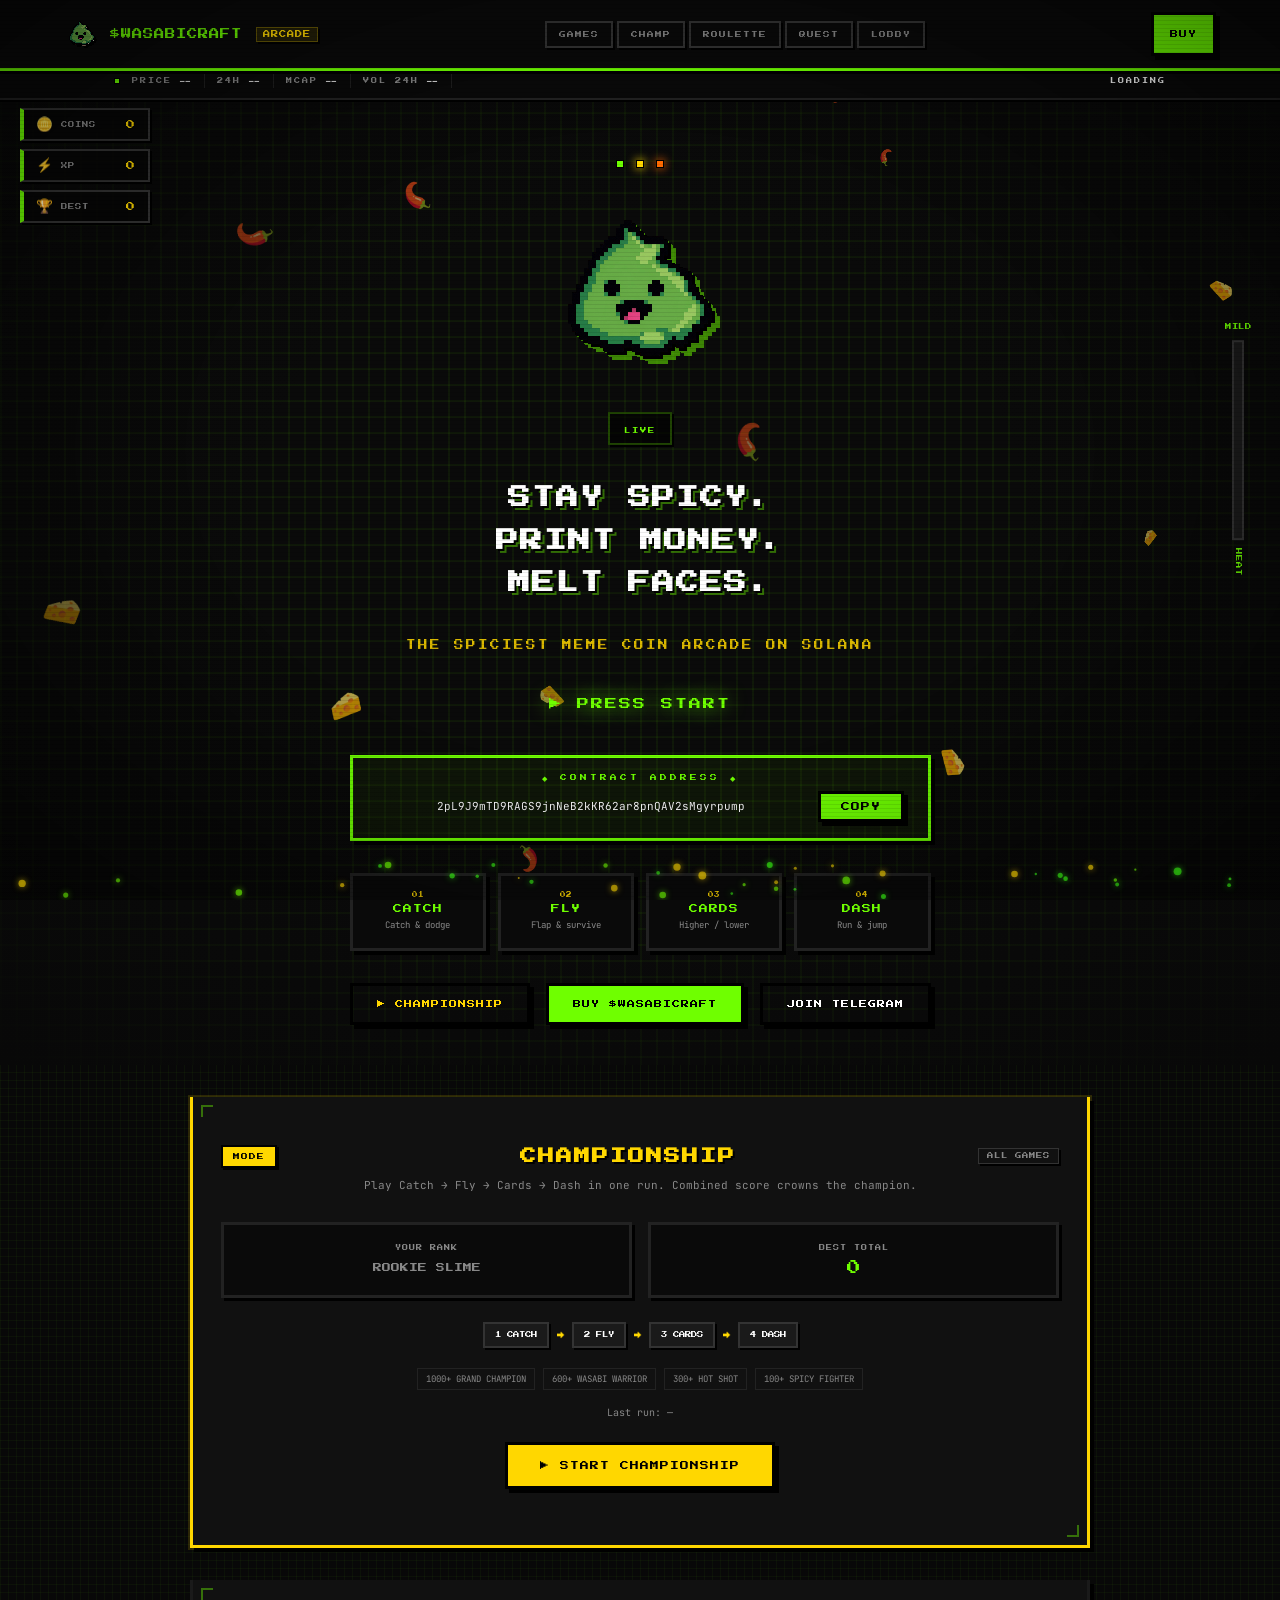
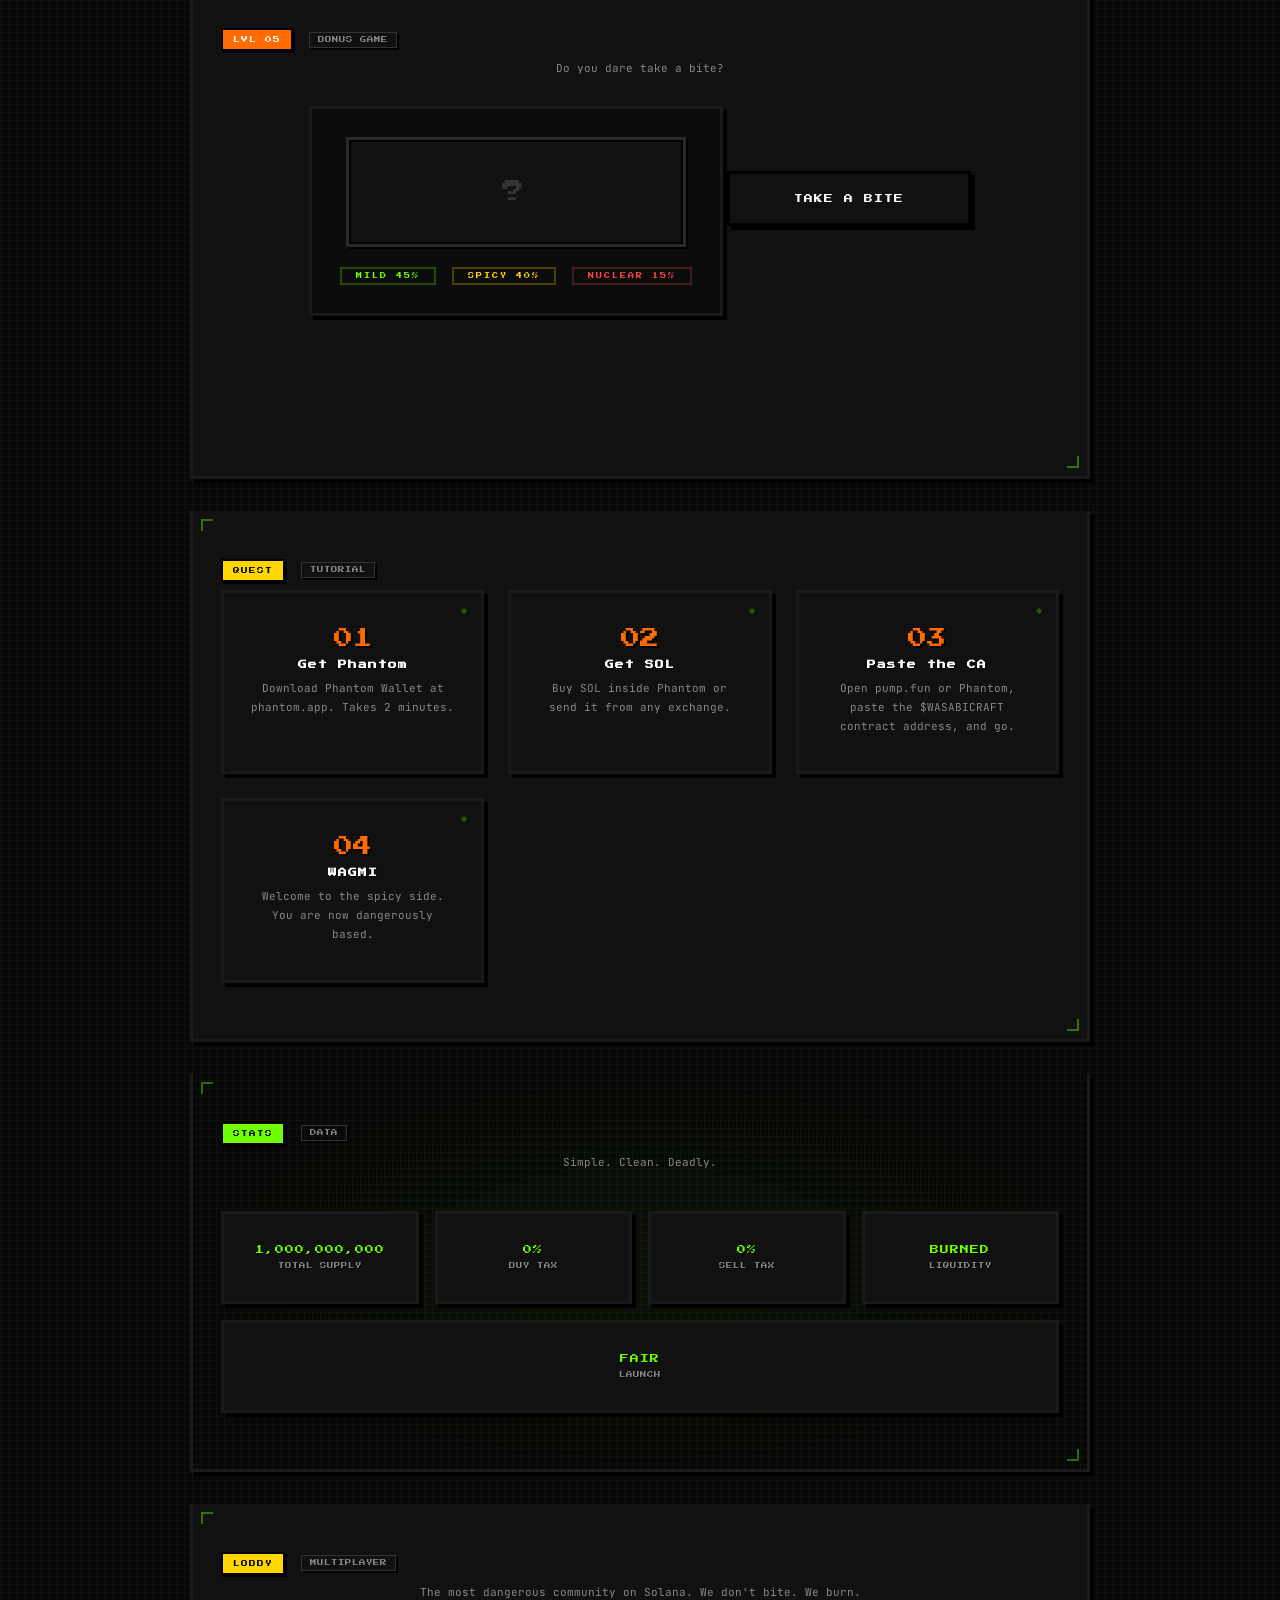
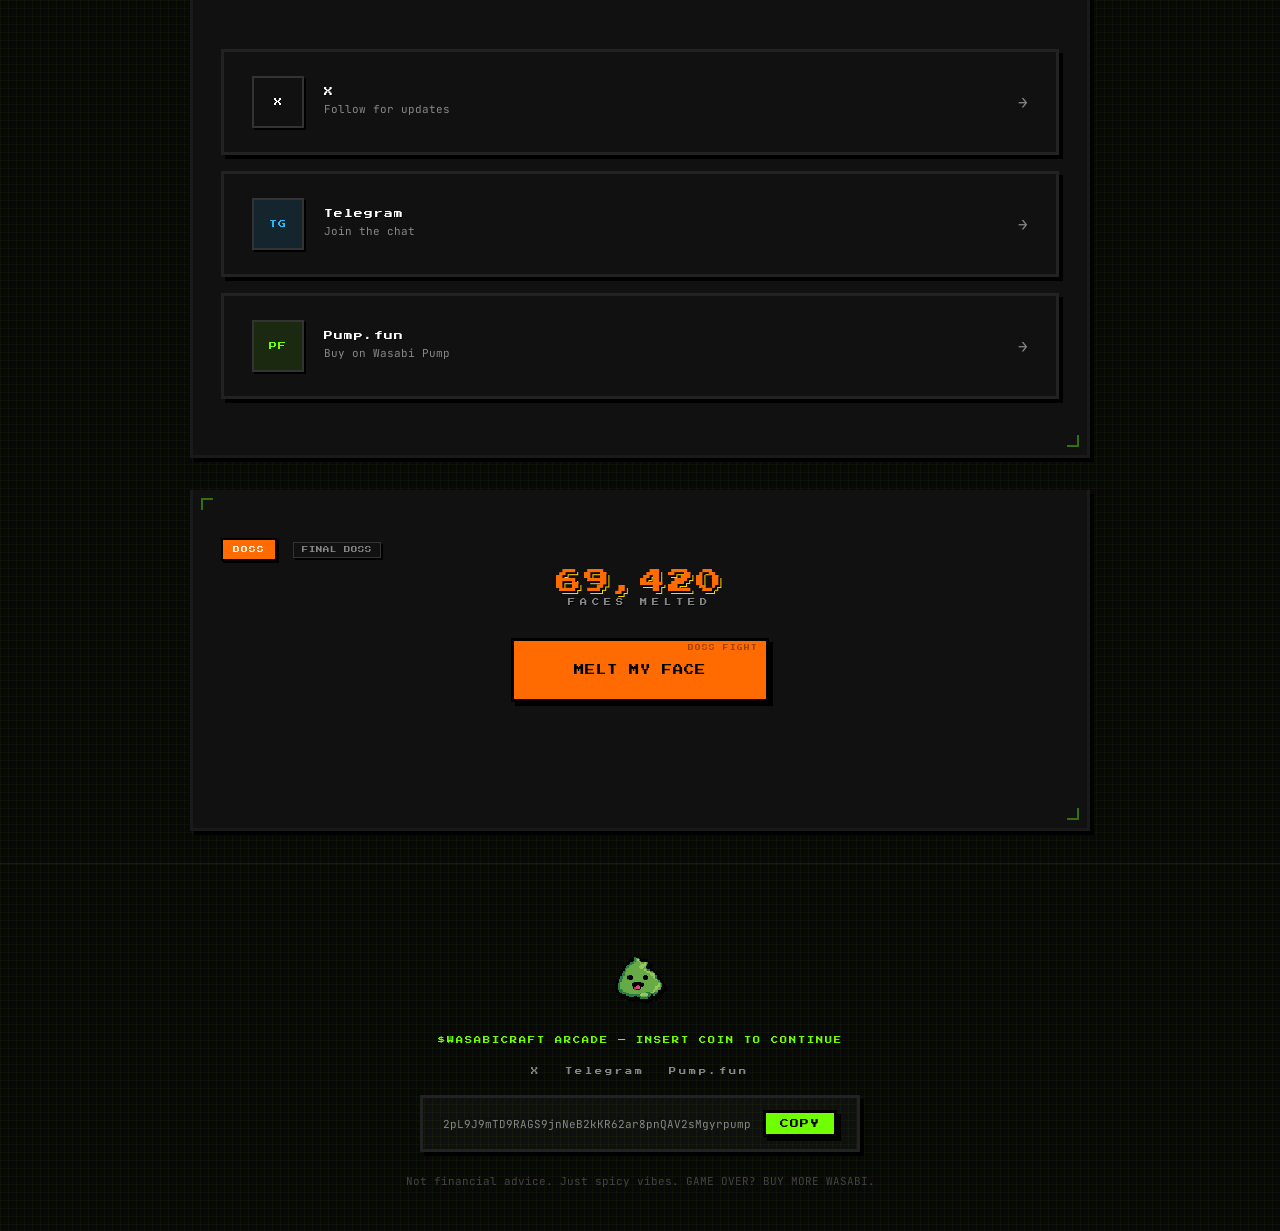
==== commit 3b78efa3: "sdfsdfsdfs" ====
--- a/index.html
+++ b/index.html
@@ -48,11 +48,8 @@
         <span id="header-arcade-tag">ARCADE</span>
       </a>
       <nav id="header-nav">
+        <a href="#hero-games" class="nav-link">GAMES</a>
         <a href="#championship-zone" class="nav-link">CHAMP</a>
-        <a href="#play-zone" class="nav-link">CATCH</a>
-        <a href="#fly-zone" class="nav-link">FLY</a>
-        <a href="#cards-zone" class="nav-link">CARDS</a>
-        <a href="#action-zone" class="nav-link">DASH</a>
         <a href="#roulette-section" class="nav-link">ROULETTE</a>
         <a href="#how-to-buy" class="nav-link">QUEST</a>
         <a href="#community" class="nav-link">LOBBY</a>
@@ -96,27 +93,6 @@
       <div id="spicy-meter-fill"></div>
     </div>
     <div id="spicy-label-text">HEAT</div>
-  </div>
-
-  <!-- CHAMPIONSHIP HUD (active run) -->
-  <div id="championship-hud" class="hidden" aria-live="polite">
-    <div class="champ-hud-inner">
-      <span class="champ-hud-badge">🏆 CHAMPIONSHIP</span>
-      <span id="champ-hud-round" class="champ-hud-round">ROUND 1/4</span>
-      <div id="champ-hud-slots" class="champ-hud-slots"></div>
-      <span class="champ-hud-total-label">TOTAL</span>
-      <span id="champ-hud-total" class="champ-hud-total">0</span>
-    </div>
-  </div>
-
-  <!-- CHAMPIONSHIP ROUND PROMPT -->
-  <div id="champ-round-prompt" class="champ-prompt hidden" role="dialog" aria-modal="true">
-    <div class="champ-prompt-box">
-      <img src="123.png" alt="" class="overlay-mascot" />
-      <h2 id="champ-prompt-title">ROUND 1</h2>
-      <p id="champ-prompt-msg">Play all 4 games. Combined score wins the championship.</p>
-      <button id="champ-prompt-btn" class="game-btn game-btn-gold">CONTINUE</button>
-    </div>
   </div>
 
   <!-- CHAMPIONSHIP RESULTS -->
@@ -154,7 +130,7 @@
       <div id="heat-badge"><span id="heat-badge-text">LIVE</span></div>
       <h1 id="tagline">STAY SPICY.<br/>PRINT MONEY.<br/>MELT FACES.</h1>
       <p id="game-subtitle">THE SPICIEST MEME COIN ARCADE ON SOLANA</p>
-      <a href="#play-zone" id="press-start">
+      <a href="#hero-games" id="press-start">
         <span class="press-start-text">▶ PRESS START</span>
       </a>
       <div id="ca-box">
@@ -164,9 +140,30 @@
           <button id="copy-btn" aria-label="Copy contract address" onclick="copyCA()">COPY</button>
         </div>
       </div>
+      <div id="hero-games" class="hero-game-grid">
+        <a href="game/index.html" class="hero-game-btn">
+          <span class="hero-game-lvl">01</span>
+          <span class="hero-game-name">CATCH</span>
+          <span class="hero-game-desc">Catch &amp; dodge</span>
+        </a>
+        <a href="game/fly.html" class="hero-game-btn">
+          <span class="hero-game-lvl">02</span>
+          <span class="hero-game-name">FLY</span>
+          <span class="hero-game-desc">Flap &amp; survive</span>
+        </a>
+        <a href="game/cards.html" class="hero-game-btn">
+          <span class="hero-game-lvl">03</span>
+          <span class="hero-game-name">CARDS</span>
+          <span class="hero-game-desc">Higher / lower</span>
+        </a>
+        <a href="game/action.html" class="hero-game-btn">
+          <span class="hero-game-lvl">04</span>
+          <span class="hero-game-name">DASH</span>
+          <span class="hero-game-desc">Run &amp; jump</span>
+        </a>
+      </div>
       <div id="hero-buttons">
         <a href="#championship-zone" class="btn btn-play">▶ CHAMPIONSHIP</a>
-        <a href="#play-zone" class="btn btn-secondary">ARCADE</a>
         <a href="https://pump.fun/coin/2pL9J9mTD9RAGS9jnNeB2kKR62ar8pnQAV2sMgyrpump" target="_blank" rel="noopener noreferrer" class="btn btn-primary">BUY $WASABICRAFT</a>
         <a href="https://t.me/wasabicraft" target="_blank" rel="noopener noreferrer" class="btn btn-secondary">JOIN TELEGRAM</a>
       </div>
@@ -213,239 +210,6 @@
     <p id="champ-last-run" class="champ-last-run">Last run: —</p>
 
     <button id="champ-btn-start" class="game-btn game-btn-gold champ-start-btn">▶ START CHAMPIONSHIP</button>
-  </section>
-
-  <!-- MAIN GAME -->
-  <section id="play-zone" class="arcade-panel reveal">
-    <div class="panel-header">
-      <span class="level-badge">LVL 01</span>
-      <h2 class="panel-title">WASABI CATCH</h2>
-      <span class="panel-tag">MAIN GAME</span>
-    </div>
-    <p class="panel-sub">Catch sushi &amp; cheese. Dodge the chilis. Stay spicy.</p>
-
-    <div id="canvas-shell" class="embedded-game">
-      <canvas id="game-canvas" aria-label="Wasabi Catch game"></canvas>
-
-      <div id="hud">
-        <div class="hud-item">
-          <span class="hud-label">SCORE</span>
-          <span id="hud-score" class="hud-val">0</span>
-        </div>
-        <div id="hud-hearts" aria-label="Lives"></div>
-        <div class="hud-item hud-right">
-          <span class="hud-label">LEVEL</span>
-          <span id="hud-level" class="hud-val">1</span>
-        </div>
-      </div>
-
-      <div id="overlay-start" class="overlay">
-        <img src="123.png" alt="" class="overlay-mascot" />
-        <h2>READY?</h2>
-        <p>Move Wasabi left &amp; right to catch the good stuff.<br/>Chilis burn — 3 hits and you're melted.</p>
-        <p class="overlay-controls">
-          <span class="key-hint">MOUSE / TOUCH</span> to move
-          <span class="key-sep">·</span>
-          <span class="key-hint">← →</span> or <span class="key-hint">A D</span>
-        </p>
-        <button id="btn-start" class="game-btn game-btn-gold">START GAME</button>
-      </div>
-
-      <div id="overlay-pause" class="overlay hidden">
-        <h2>PAUSED</h2>
-        <button id="btn-resume" class="game-btn game-btn-green">RESUME</button>
-        <button id="btn-quit" class="game-btn game-btn-ghost">QUIT</button>
-      </div>
-
-      <div id="overlay-gameover" class="overlay hidden">
-        <img src="123.png" alt="" class="overlay-mascot overlay-mascot-sad" />
-        <h2 id="go-title">FACE MELTED</h2>
-        <p id="go-msg">Too spicy. Try again.</p>
-        <div id="go-stats">
-          <div class="go-stat">
-            <span class="go-stat-label">SCORE</span>
-            <span id="go-score" class="go-stat-val">0</span>
-          </div>
-          <div class="go-stat">
-            <span class="go-stat-label">BEST</span>
-            <span id="go-best" class="go-stat-val">0</span>
-          </div>
-        </div>
-        <button id="btn-retry" class="game-btn game-btn-gold">PLAY AGAIN</button>
-      </div>
-    </div>
-
-    <div id="legend">
-      <span class="legend-item"><span class="legend-emoji">🍣</span> Sushi +15</span>
-      <span class="legend-item"><span class="legend-emoji">🧀</span> Cheese +5</span>
-      <span class="legend-item legend-bad"><span class="legend-emoji">🌶️</span> Chili −1 ❤️</span>
-    </div>
-  </section>
-
-  <!-- FLYING GAME -->
-  <section id="fly-zone" class="arcade-panel reveal">
-    <div class="panel-header">
-      <span class="level-badge">LVL 02</span>
-      <h2 class="panel-title">WASABI FLY</h2>
-      <span class="panel-tag">FLYING</span>
-    </div>
-    <p class="panel-sub">Flap through the chili gates. Don't crash.</p>
-
-    <div id="fly-shell" class="embedded-game mini-game-shell" data-asset-base="">
-      <canvas id="fly-canvas" aria-label="Wasabi Fly game"></canvas>
-      <div class="mini-hud">
-        <div class="hud-item">
-          <span class="hud-label">SCORE</span>
-          <span id="fly-hud-score" class="hud-val">0</span>
-        </div>
-        <div class="hud-item hud-right">
-          <span class="hud-label">BEST</span>
-          <span id="fly-hud-best" class="hud-val">0</span>
-        </div>
-      </div>
-      <div id="fly-overlay-start" class="overlay">
-        <img src="123.png" alt="" class="overlay-mascot" />
-        <h2>TAKE OFF</h2>
-        <p>Tap or press SPACE to flap.<br/>Dodge the chili pipes.</p>
-        <p class="overlay-controls">
-          <span class="key-hint">SPACE / TAP</span> to flap
-        </p>
-        <button id="fly-btn-start" class="game-btn game-btn-gold">START FLYING</button>
-      </div>
-      <div id="fly-overlay-gameover" class="overlay hidden">
-        <img src="123.png" alt="" class="overlay-mascot overlay-mascot-sad" />
-        <h2>CRASHED</h2>
-        <p id="fly-go-msg">Too spicy in the air.</p>
-        <div id="go-stats" class="go-stats-row">
-          <div class="go-stat">
-            <span class="go-stat-label">SCORE</span>
-            <span id="fly-go-score" class="go-stat-val">0</span>
-          </div>
-          <div class="go-stat">
-            <span class="go-stat-label">BEST</span>
-            <span id="fly-go-best" class="go-stat-val">0</span>
-          </div>
-        </div>
-        <button id="fly-btn-retry" class="game-btn game-btn-gold">FLY AGAIN</button>
-      </div>
-    </div>
-    <div class="legend">
-      <span class="legend-item"><span class="legend-emoji">🌶️</span> Pipes = death</span>
-      <span class="legend-item"><span class="legend-emoji">✈️</span> +1 per gate</span>
-    </div>
-  </section>
-
-  <!-- CARD GAME -->
-  <section id="cards-zone" class="arcade-panel reveal">
-    <div class="panel-header">
-      <span class="level-badge level-badge-gold">LVL 03</span>
-      <h2 class="panel-title">WASABI CARDS</h2>
-      <span class="panel-tag">CARD GAME</span>
-    </div>
-    <p class="panel-sub">Guess higher or lower. Build your streak.</p>
-
-    <div id="cards-game" class="cards-shell">
-      <div class="cards-hud">
-        <div class="cards-stat">
-          <span class="hud-label">STREAK</span>
-          <span id="cards-streak" class="hud-val">0</span>
-        </div>
-        <div class="cards-stat">
-          <span class="hud-label">BEST</span>
-          <span id="cards-best" class="hud-val">0</span>
-        </div>
-      </div>
-      <div class="cards-table">
-        <div class="card-slot">
-          <span class="card-slot-label">CURRENT</span>
-          <div id="cards-current" class="playing-card card-hidden"><span class="card-back">?</span></div>
-        </div>
-        <div class="card-vs">VS</div>
-        <div class="card-slot">
-          <span class="card-slot-label">NEXT</span>
-          <div id="cards-next" class="playing-card card-hidden"><span class="card-back">?</span></div>
-        </div>
-      </div>
-      <p id="cards-msg" class="cards-msg">Ready to play?</p>
-      <div class="cards-actions">
-        <button id="cards-btn-lower" class="game-btn game-btn-ghost" disabled>▼ LOWER</button>
-        <button id="cards-btn-higher" class="game-btn game-btn-green" disabled>▲ HIGHER</button>
-      </div>
-      <div id="cards-overlay-start" class="cards-overlay">
-        <img src="123.png" alt="" class="overlay-mascot" />
-        <h2>DEAL ME IN</h2>
-        <p>Is the next card higher or lower?<br/>Ties keep your streak alive.</p>
-        <button id="cards-btn-start" class="game-btn game-btn-gold">START GAME</button>
-      </div>
-      <div id="cards-overlay-gameover" class="cards-overlay hidden">
-        <img src="123.png" alt="" class="overlay-mascot overlay-mascot-sad" />
-        <h2>BUSTED</h2>
-        <div class="go-stats-row">
-          <div class="go-stat">
-            <span class="go-stat-label">STREAK</span>
-            <span id="cards-go-streak" class="go-stat-val">0</span>
-          </div>
-          <div class="go-stat">
-            <span class="go-stat-label">BEST</span>
-            <span id="cards-go-best" class="go-stat-val">0</span>
-          </div>
-        </div>
-        <button id="cards-btn-retry" class="game-btn game-btn-gold">PLAY AGAIN</button>
-      </div>
-    </div>
-  </section>
-
-  <!-- ACTION GAME -->
-  <section id="action-zone" class="arcade-panel reveal">
-    <div class="panel-header">
-      <span class="level-badge level-badge-fire">LVL 04</span>
-      <h2 class="panel-title">WASABI DASH</h2>
-      <span class="panel-tag">ACTION</span>
-    </div>
-    <p class="panel-sub">Run, jump, dodge chilis. Collect gold coins.</p>
-
-    <div id="action-shell" class="embedded-game mini-game-shell" data-asset-base="">
-      <canvas id="action-canvas" aria-label="Wasabi Dash action game"></canvas>
-      <div class="mini-hud">
-        <div class="hud-item">
-          <span class="hud-label">SCORE</span>
-          <span id="action-hud-score" class="hud-val">0</span>
-        </div>
-        <div class="hud-item hud-right">
-          <span class="hud-label">BEST</span>
-          <span id="action-hud-best" class="hud-val">0</span>
-        </div>
-      </div>
-      <div id="action-overlay-start" class="overlay">
-        <img src="123.png" alt="" class="overlay-mascot" />
-        <h2>READY TO DASH</h2>
-        <p>Auto-run through the danger zone.<br/>Jump over ground chilis and flyers.</p>
-        <p class="overlay-controls">
-          <span class="key-hint">SPACE / TAP</span> to jump
-        </p>
-        <button id="action-btn-start" class="game-btn game-btn-gold">START DASH</button>
-      </div>
-      <div id="action-overlay-gameover" class="overlay hidden">
-        <img src="123.png" alt="" class="overlay-mascot overlay-mascot-sad" />
-        <h2>GAME OVER</h2>
-        <p id="action-go-msg">Chili collision detected.</p>
-        <div class="go-stats-row">
-          <div class="go-stat">
-            <span class="go-stat-label">SCORE</span>
-            <span id="action-go-score" class="go-stat-val">0</span>
-          </div>
-          <div class="go-stat">
-            <span class="go-stat-label">BEST</span>
-            <span id="action-go-best" class="go-stat-val">0</span>
-          </div>
-        </div>
-        <button id="action-btn-retry" class="game-btn game-btn-gold">DASH AGAIN</button>
-      </div>
-    </div>
-    <div class="legend">
-      <span class="legend-item"><span class="legend-emoji">🪙</span> Coins +10</span>
-      <span class="legend-item legend-bad"><span class="legend-emoji">🌶️</span> Hit = over</span>
-    </div>
   </section>
 
   <!-- BONUS GAME: ROULETTE -->
@@ -597,10 +361,7 @@
     <p id="disclaimer">Not financial advice. Just spicy vibes. GAME OVER? BUY MORE WASABI.</p>
   </footer>
 
-  <script src="game/game.js"></script>
-  <script src="game/fly.js"></script>
-  <script src="game/cards.js"></script>
-  <script src="game/action.js"></script>
+  <script src="game/championship-run.js"></script>
   <script src="game/championship.js"></script>
   <script src="main.js"></script>
 </body>
--- a/style.css
+++ b/style.css
@@ -340,6 +340,73 @@
   justify-content: center;
 }
 
+.hero-game-grid {
+  display: grid;
+  grid-template-columns: repeat(4, minmax(120px, 1fr));
+  gap: 12px;
+  width: min(640px, 100%);
+  margin: 0 auto;
+}
+
+.hero-game-btn {
+  display: flex;
+  flex-direction: column;
+  align-items: center;
+  gap: 6px;
+  padding: 16px 10px;
+  background: #0a0a0a;
+  border: 3px solid #222;
+  box-shadow: 4px 4px 0 #000;
+  text-decoration: none;
+  color: var(--text);
+  transition: transform 0.05s steps(1), box-shadow 0.05s, border-color 0.05s;
+}
+
+.hero-game-btn:hover {
+  transform: translate(-2px, -2px);
+  border-color: var(--green);
+  box-shadow: 6px 6px 0 #000, 0 0 0 1px rgba(111, 255, 0, 0.2);
+}
+
+.hero-game-lvl {
+  font-family: 'Press Start 2P', monospace;
+  font-size: 0.35rem;
+  color: var(--gold);
+}
+
+.hero-game-name {
+  font-family: 'Press Start 2P', monospace;
+  font-size: 0.55rem;
+  color: var(--green);
+  letter-spacing: 1px;
+}
+
+.hero-game-desc {
+  font-family: 'JetBrains Mono', monospace;
+  font-size: 9px;
+  color: var(--muted);
+  text-align: center;
+  line-height: 1.4;
+}
+
+.champ-game-banner {
+  position: fixed;
+  top: 56px;
+  left: 0;
+  right: 0;
+  z-index: 150;
+  text-align: center;
+  font-family: 'Press Start 2P', monospace;
+  font-size: 0.4rem;
+  color: var(--gold);
+  background: #0a0a0a;
+  border-bottom: 2px solid var(--gold);
+  padding: 8px 12px;
+  box-shadow: 0 4px 0 #000;
+}
+
+.champ-game-banner.hidden { display: none; }
+
 .btn {
   font-family: var(--font-head);
   font-size: 1.3rem;
@@ -396,6 +463,8 @@
 }
 
 #play-zone { margin-top: 48px; }
+
+#championship-zone { margin-top: 32px; }
 
 #how-to-buy, #tokenomics, #community, #melt-section {
   position: relative;
@@ -1949,6 +2018,14 @@
   #hero-content { gap: 24px; padding: 120px 16px 40px; }
   #mascot-container { width: 140px; height: 140px; }
 
+  .hero-game-grid {
+    grid-template-columns: repeat(2, 1fr);
+    gap: 10px;
+  }
+
+  .hero-game-btn { padding: 12px 8px; }
+  .hero-game-name { font-size: 0.45rem; }
+
   #tagline {
     font-size: clamp(2.4rem, 10vw, 3.5rem);
     letter-spacing: 1px;
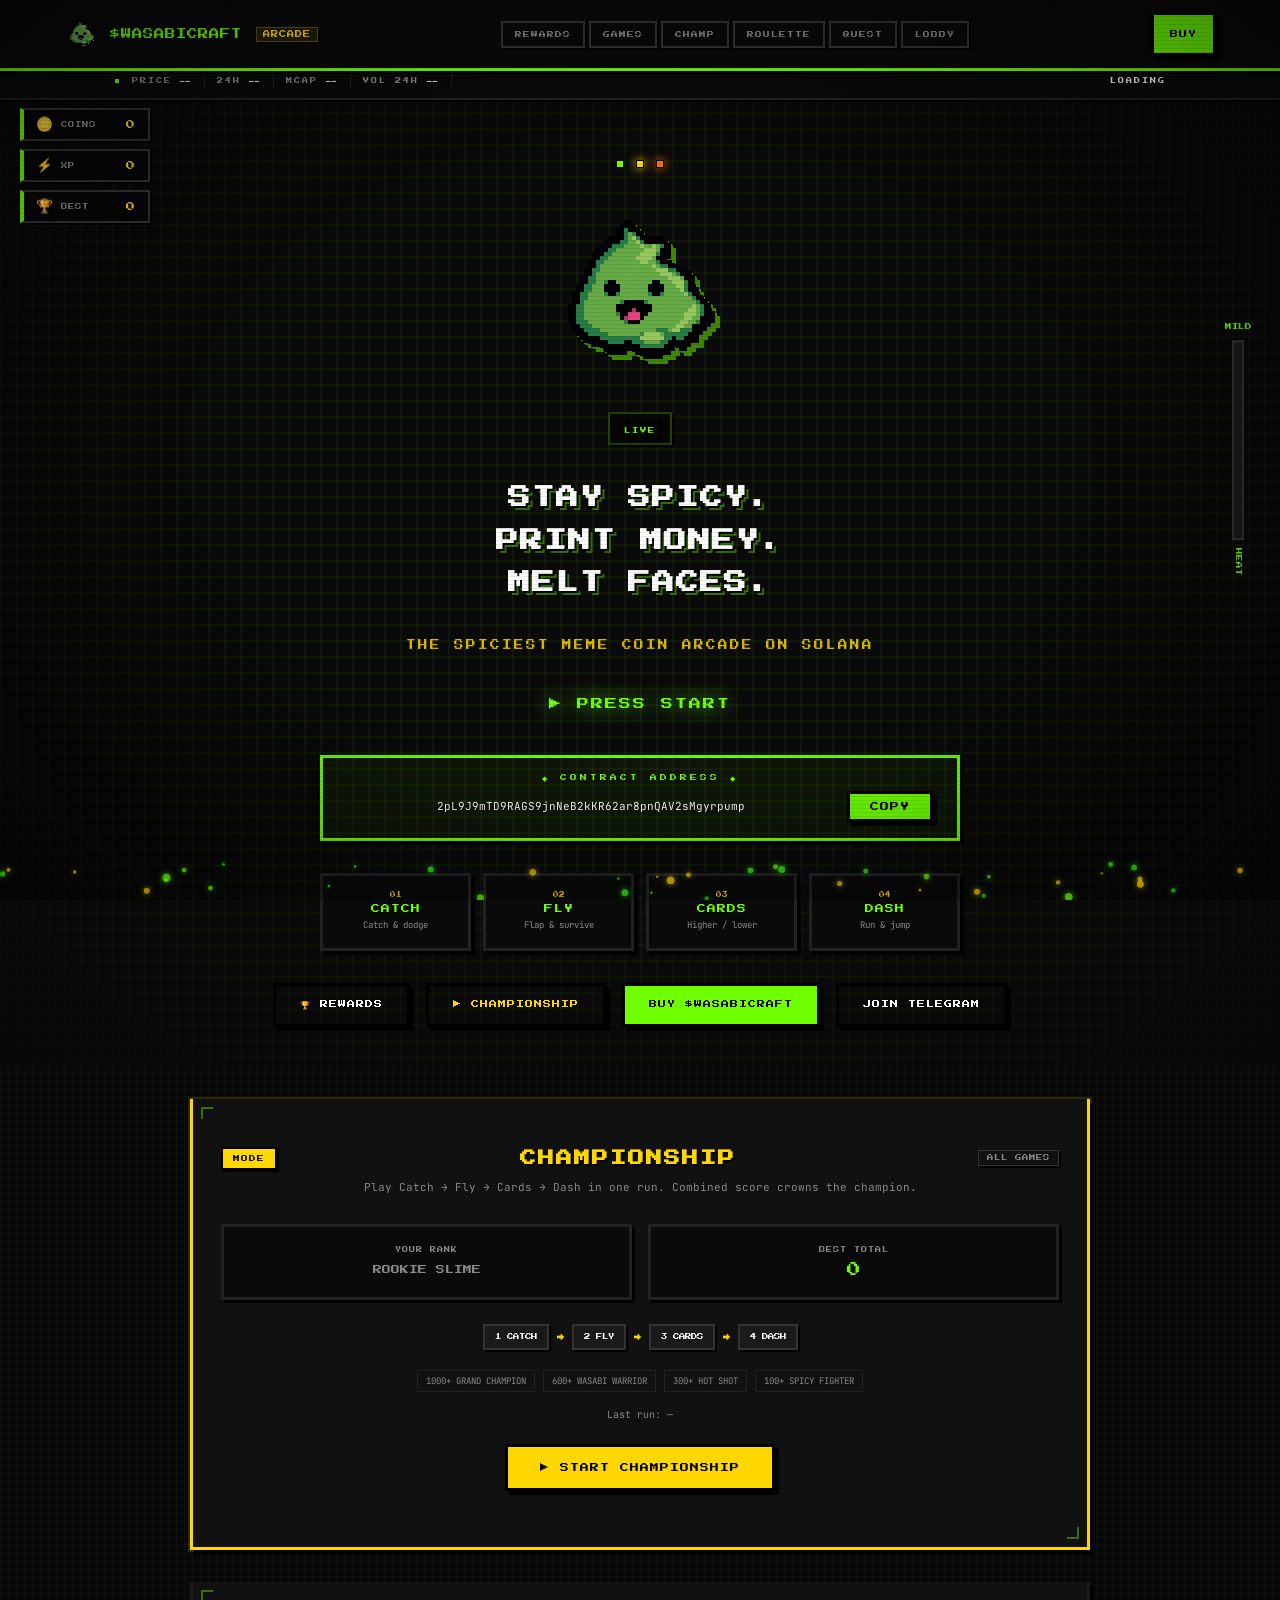
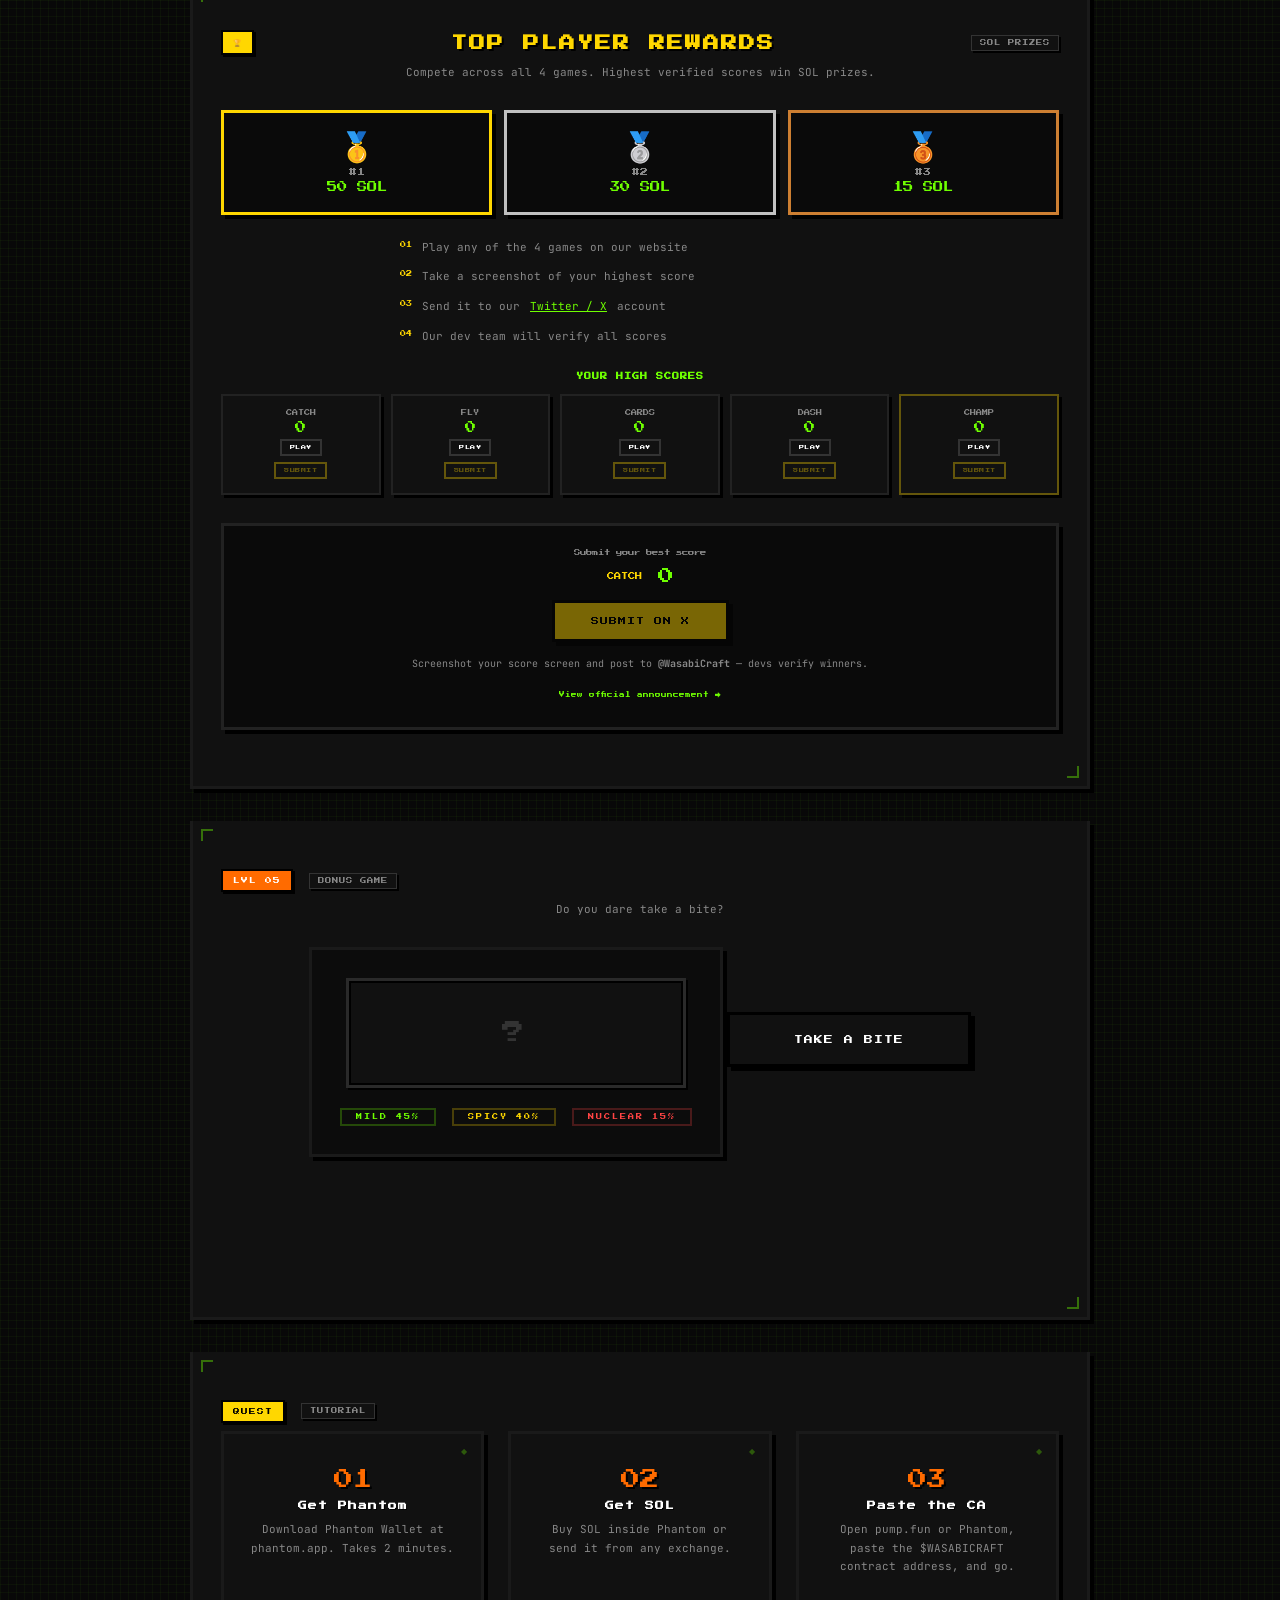
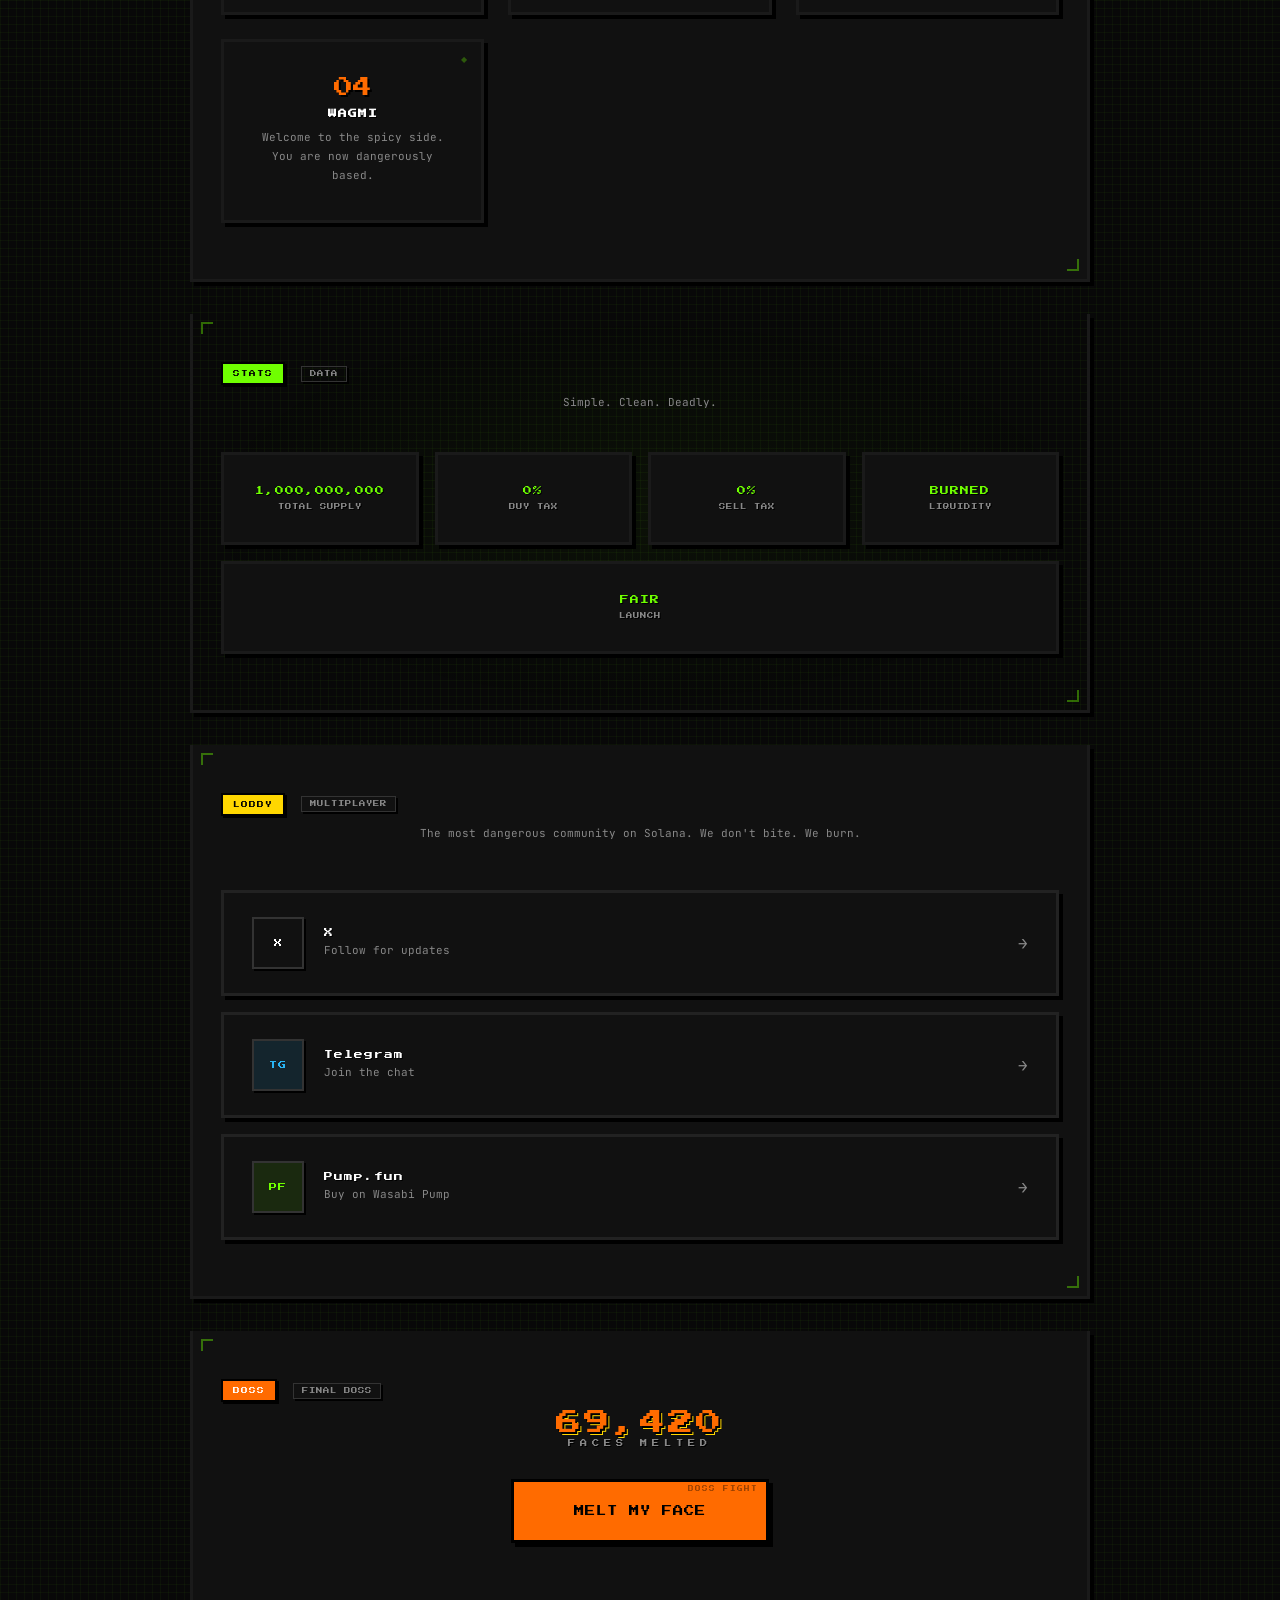
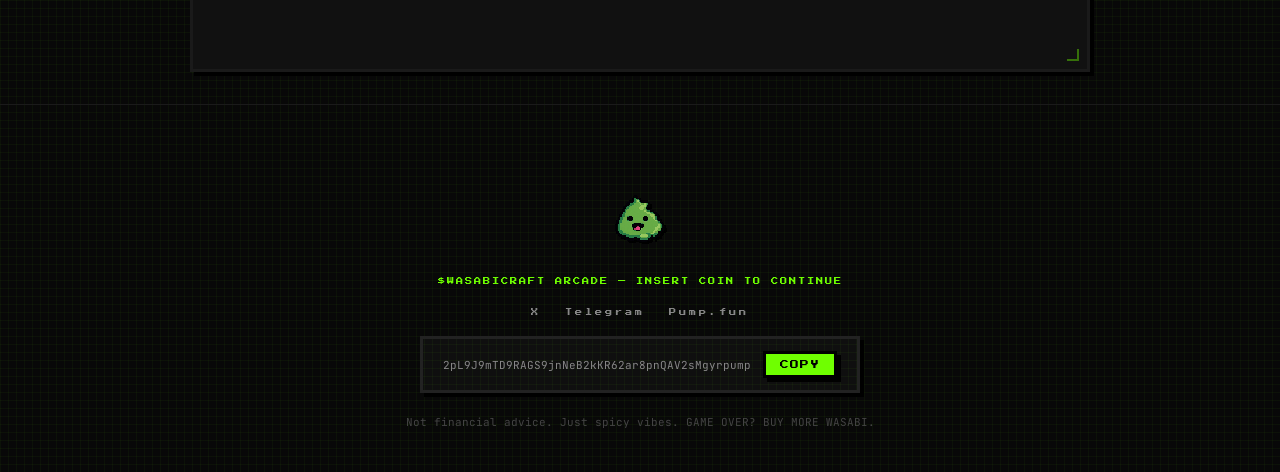
==== commit 79cd36c1: "sdfdsf" ====
--- a/index.html
+++ b/index.html
@@ -48,6 +48,7 @@
         <span id="header-arcade-tag">ARCADE</span>
       </a>
       <nav id="header-nav">
+        <a href="#rewards-section" class="nav-link">REWARDS</a>
         <a href="#hero-games" class="nav-link">GAMES</a>
         <a href="#championship-zone" class="nav-link">CHAMP</a>
         <a href="#roulette-section" class="nav-link">ROULETTE</a>
@@ -163,6 +164,7 @@
         </a>
       </div>
       <div id="hero-buttons">
+        <a href="#rewards-section" class="btn btn-secondary">🏆 REWARDS</a>
         <a href="#championship-zone" class="btn btn-play">▶ CHAMPIONSHIP</a>
         <a href="https://pump.fun/coin/2pL9J9mTD9RAGS9jnNeB2kKR62ar8pnQAV2sMgyrpump" target="_blank" rel="noopener noreferrer" class="btn btn-primary">BUY $WASABICRAFT</a>
         <a href="https://t.me/wasabicraft" target="_blank" rel="noopener noreferrer" class="btn btn-secondary">JOIN TELEGRAM</a>
@@ -210,6 +212,57 @@
     <p id="champ-last-run" class="champ-last-run">Last run: —</p>
 
     <button id="champ-btn-start" class="game-btn game-btn-gold champ-start-btn">▶ START CHAMPIONSHIP</button>
+  </section>
+
+  <!-- TOP PLAYER REWARDS -->
+  <section id="rewards-section" class="arcade-panel reveal rewards-panel">
+    <div class="panel-header">
+      <span class="level-badge level-badge-gold">🏆</span>
+      <h2 class="panel-title">TOP PLAYER REWARDS</h2>
+      <span class="panel-tag">SOL PRIZES</span>
+    </div>
+    <p class="panel-sub">Compete across all 4 games. Highest verified scores win SOL prizes.</p>
+
+    <div class="rewards-prize-grid">
+      <div class="rewards-prize-card rewards-prize-gold">
+        <span class="rewards-prize-medal">🥇</span>
+        <span class="rewards-prize-rank">#1</span>
+        <span class="rewards-prize-amount">50 SOL</span>
+      </div>
+      <div class="rewards-prize-card rewards-prize-silver">
+        <span class="rewards-prize-medal">🥈</span>
+        <span class="rewards-prize-rank">#2</span>
+        <span class="rewards-prize-amount">30 SOL</span>
+      </div>
+      <div class="rewards-prize-card rewards-prize-bronze">
+        <span class="rewards-prize-medal">🥉</span>
+        <span class="rewards-prize-rank">#3</span>
+        <span class="rewards-prize-amount">15 SOL</span>
+      </div>
+    </div>
+
+    <ol class="rewards-steps">
+      <li><span class="rewards-step-num">01</span> Play any of the 4 games on our website</li>
+      <li><span class="rewards-step-num">02</span> Take a screenshot of your highest score</li>
+      <li><span class="rewards-step-num">03</span> Send it to our <a href="https://x.com/WasabiCraft" id="rewards-x-link" target="_blank" rel="noopener noreferrer">Twitter / X</a> account</li>
+      <li><span class="rewards-step-num">04</span> Our dev team will verify all scores</li>
+    </ol>
+
+    <div class="rewards-your-scores">
+      <h3 class="rewards-subtitle">YOUR HIGH SCORES</h3>
+      <div id="rewards-scores-grid" class="rewards-scores-grid"></div>
+    </div>
+
+    <div class="rewards-submit-block">
+      <p class="rewards-submit-label">Submit your best score</p>
+      <div class="rewards-top-score">
+        <span id="rewards-top-game" class="rewards-top-game">—</span>
+        <span id="rewards-top-score" class="rewards-top-val">0</span>
+      </div>
+      <a id="rewards-submit-top" href="#rewards-scores-grid" class="game-btn game-btn-gold rewards-submit-btn" target="_blank" rel="noopener noreferrer">SUBMIT ON X</a>
+      <p class="rewards-note">Screenshot your score screen and post to <strong>@WasabiCraft</strong> — devs verify winners.</p>
+      <a href="https://x.com/WasabiCraft/status/2068168033491726484" id="rewards-announce-link" class="rewards-announce-link" target="_blank" rel="noopener noreferrer">View official announcement →</a>
+    </div>
   </section>
 
   <!-- BONUS GAME: ROULETTE -->
@@ -363,6 +416,7 @@
 
   <script src="game/championship-run.js"></script>
   <script src="game/championship.js"></script>
+  <script src="game/rewards.js"></script>
   <script src="main.js"></script>
 </body>
 </html>
--- a/style.css
+++ b/style.css
@@ -466,6 +466,199 @@
 
 #championship-zone { margin-top: 32px; }
 
+/* ── Top Player Rewards ── */
+.rewards-panel {
+  max-width: 720px;
+  border-color: var(--gold);
+  box-shadow: 4px 4px 0 #000, 0 0 0 2px rgba(255, 215, 0, 0.12);
+}
+
+.rewards-panel .panel-title { color: var(--gold); }
+
+.rewards-prize-grid {
+  display: grid;
+  grid-template-columns: repeat(3, 1fr);
+  gap: 12px;
+  margin: 24px 0;
+}
+
+.rewards-prize-card {
+  display: flex;
+  flex-direction: column;
+  align-items: center;
+  gap: 6px;
+  padding: 20px 12px;
+  background: #0a0a0a;
+  border: 3px solid #222;
+  box-shadow: 4px 4px 0 #000;
+}
+
+.rewards-prize-gold { border-color: #FFD700; }
+.rewards-prize-silver { border-color: #C0C0C0; }
+.rewards-prize-bronze { border-color: #CD7F32; }
+
+.rewards-prize-medal { font-size: 1.8rem; line-height: 1; }
+
+.rewards-prize-rank {
+  font-family: 'Press Start 2P', monospace;
+  font-size: 0.5rem;
+  color: var(--muted);
+}
+
+.rewards-prize-amount {
+  font-family: 'Press Start 2P', monospace;
+  font-size: 0.65rem;
+  color: var(--green);
+}
+
+.rewards-steps {
+  list-style: none;
+  text-align: left;
+  max-width: 480px;
+  margin: 0 auto 28px;
+  display: flex;
+  flex-direction: column;
+  gap: 12px;
+}
+
+.rewards-steps li {
+  font-family: 'JetBrains Mono', monospace;
+  font-size: 11px;
+  color: var(--muted);
+  line-height: 1.6;
+  display: flex;
+  align-items: flex-start;
+  gap: 10px;
+}
+
+.rewards-steps a { color: var(--green); }
+
+.rewards-step-num {
+  font-family: 'Press Start 2P', monospace;
+  font-size: 0.38rem;
+  color: var(--gold);
+  flex-shrink: 0;
+  padding-top: 2px;
+}
+
+.rewards-subtitle {
+  font-family: 'Press Start 2P', monospace;
+  font-size: 0.45rem;
+  color: var(--green);
+  letter-spacing: 1px;
+  margin-bottom: 14px;
+}
+
+.rewards-scores-grid {
+  display: grid;
+  grid-template-columns: repeat(auto-fit, minmax(120px, 1fr));
+  gap: 10px;
+  margin-bottom: 28px;
+}
+
+.rewards-score-card {
+  display: flex;
+  flex-direction: column;
+  align-items: center;
+  gap: 6px;
+  padding: 14px 10px;
+  background: #111;
+  border: 2px solid #222;
+  box-shadow: 3px 3px 0 #000;
+}
+
+.rewards-score-card-champ { border-color: rgba(255, 215, 0, 0.35); }
+
+.rewards-score-game {
+  font-family: 'Press Start 2P', monospace;
+  font-size: 0.38rem;
+  color: var(--muted);
+}
+
+.rewards-score-val {
+  font-family: 'Press Start 2P', monospace;
+  font-size: 0.7rem;
+  color: var(--green);
+}
+
+.rewards-score-play,
+.rewards-score-submit {
+  font-family: 'Press Start 2P', monospace;
+  font-size: 0.32rem;
+  letter-spacing: 0.5px;
+  text-decoration: none;
+  padding: 4px 8px;
+  border: 2px solid #333;
+  color: var(--text);
+}
+
+.rewards-score-play:hover { border-color: var(--green); color: var(--green); }
+.rewards-score-submit { border-color: var(--gold); color: var(--gold); }
+.rewards-score-submit:hover { background: rgba(255, 215, 0, 0.1); }
+.rewards-score-submit-disabled { opacity: 0.35; cursor: not-allowed; }
+
+.rewards-submit-block {
+  padding: 24px 20px;
+  background: #0a0a0a;
+  border: 3px solid #222;
+  box-shadow: 4px 4px 0 #000;
+}
+
+.rewards-submit-label {
+  font-family: 'Press Start 2P', monospace;
+  font-size: 0.4rem;
+  color: var(--muted);
+  margin-bottom: 12px;
+}
+
+.rewards-top-score {
+  display: flex;
+  align-items: center;
+  justify-content: center;
+  gap: 16px;
+  margin-bottom: 16px;
+}
+
+.rewards-top-game {
+  font-family: 'Press Start 2P', monospace;
+  font-size: 0.45rem;
+  color: var(--gold);
+}
+
+.rewards-top-val {
+  font-family: 'Press Start 2P', monospace;
+  font-size: 1rem;
+  color: var(--green);
+}
+
+.rewards-submit-btn {
+  display: inline-block;
+  margin-bottom: 14px;
+  font-size: 0.5rem !important;
+}
+
+.rewards-btn-disabled {
+  opacity: 0.45;
+  pointer-events: none;
+}
+
+.rewards-note {
+  font-family: 'JetBrains Mono', monospace;
+  font-size: 10px;
+  color: var(--muted);
+  line-height: 1.6;
+  margin-bottom: 10px;
+}
+
+.rewards-announce-link {
+  font-family: 'Press Start 2P', monospace;
+  font-size: 0.35rem;
+  color: var(--green);
+  text-decoration: none;
+}
+
+.rewards-announce-link:hover { text-decoration: underline; }
+
 #how-to-buy, #tokenomics, #community, #melt-section {
   position: relative;
   z-index: 2;
@@ -1927,7 +2120,8 @@
 #fly-zone,
 #cards-zone,
 #action-zone,
-#championship-zone {
+#championship-zone,
+#rewards-section {
   padding: 48px 28px 56px;
   max-width: 900px;
   margin-left: auto;
@@ -2130,10 +2324,18 @@
   #fly-zone,
   #cards-zone,
   #action-zone,
-  #championship-zone {
+  #championship-zone,
+  #rewards-section {
     padding: 32px 16px 40px;
     margin-left: 12px;
     margin-right: 12px;
+  }
+
+  .rewards-prize-grid {
+    grid-template-columns: 1fr;
+    max-width: 200px;
+    margin-left: auto;
+    margin-right: auto;
   }
 
   .playing-card {
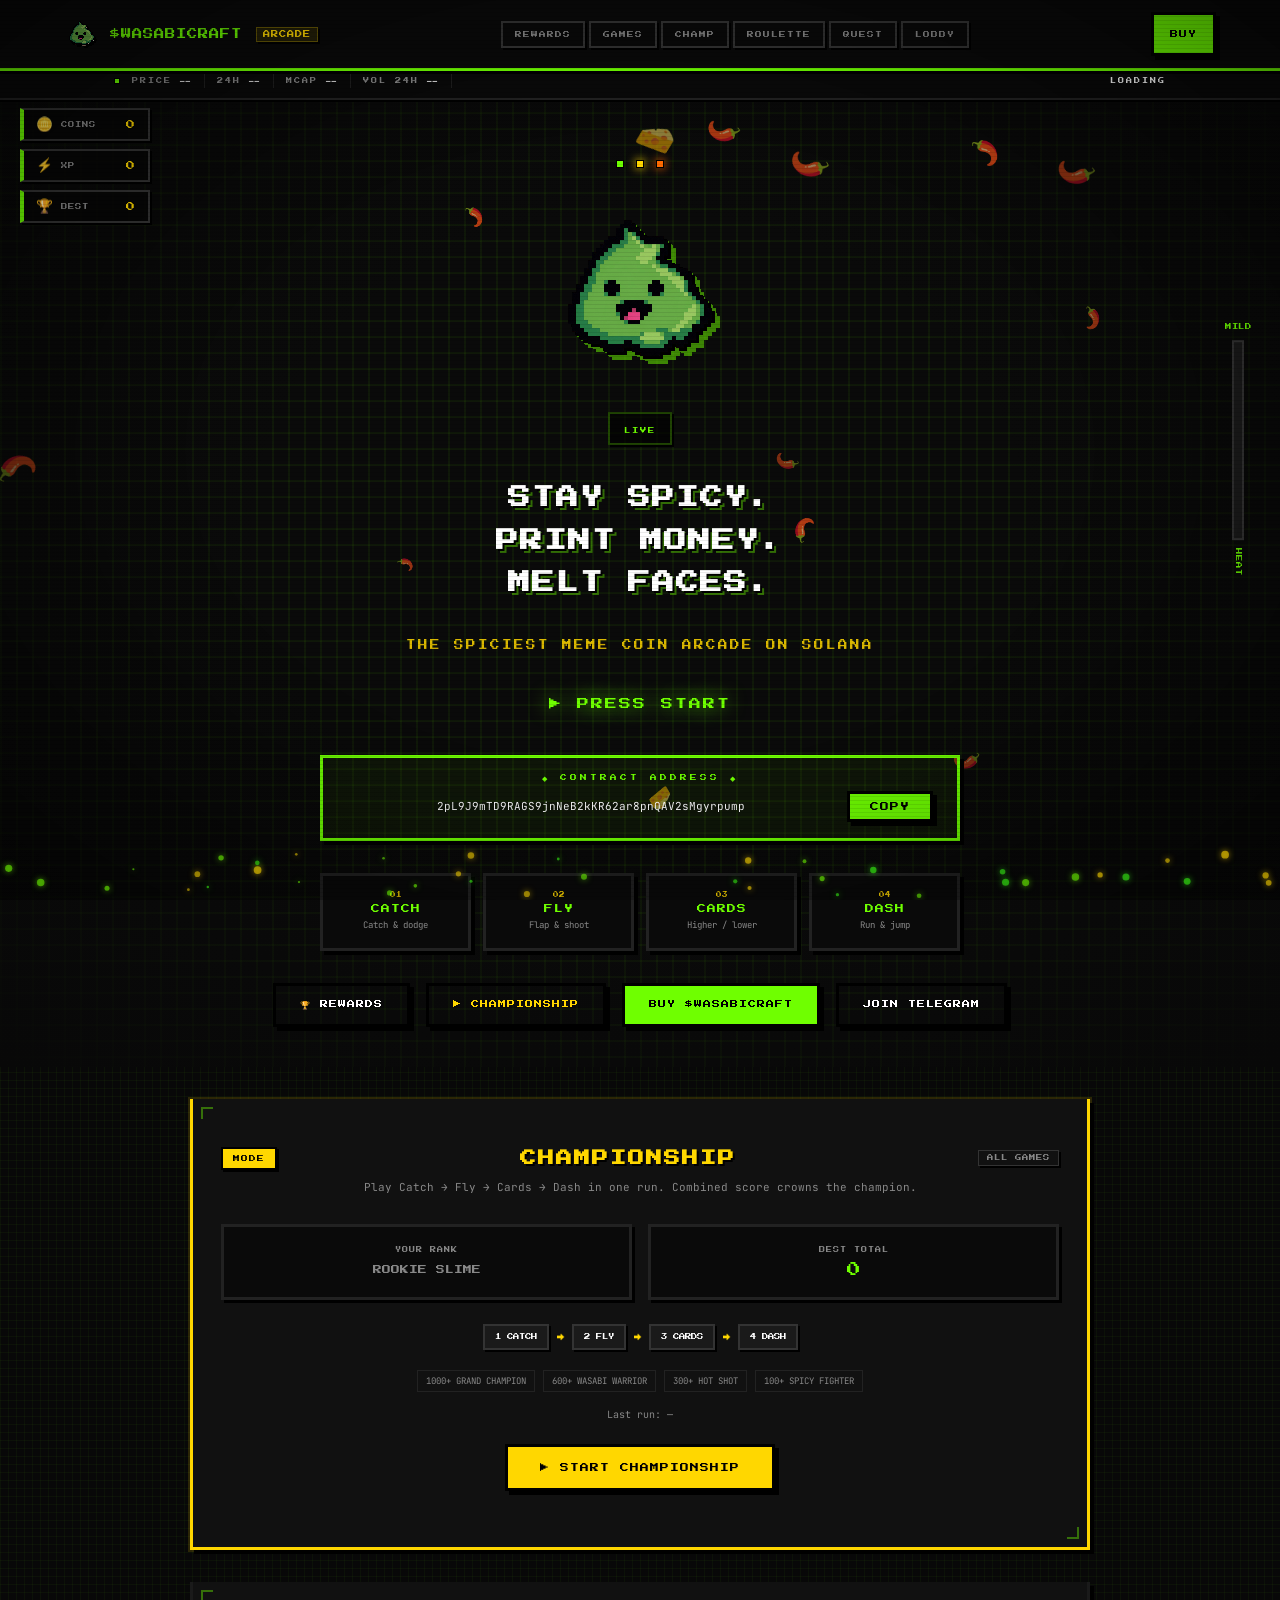
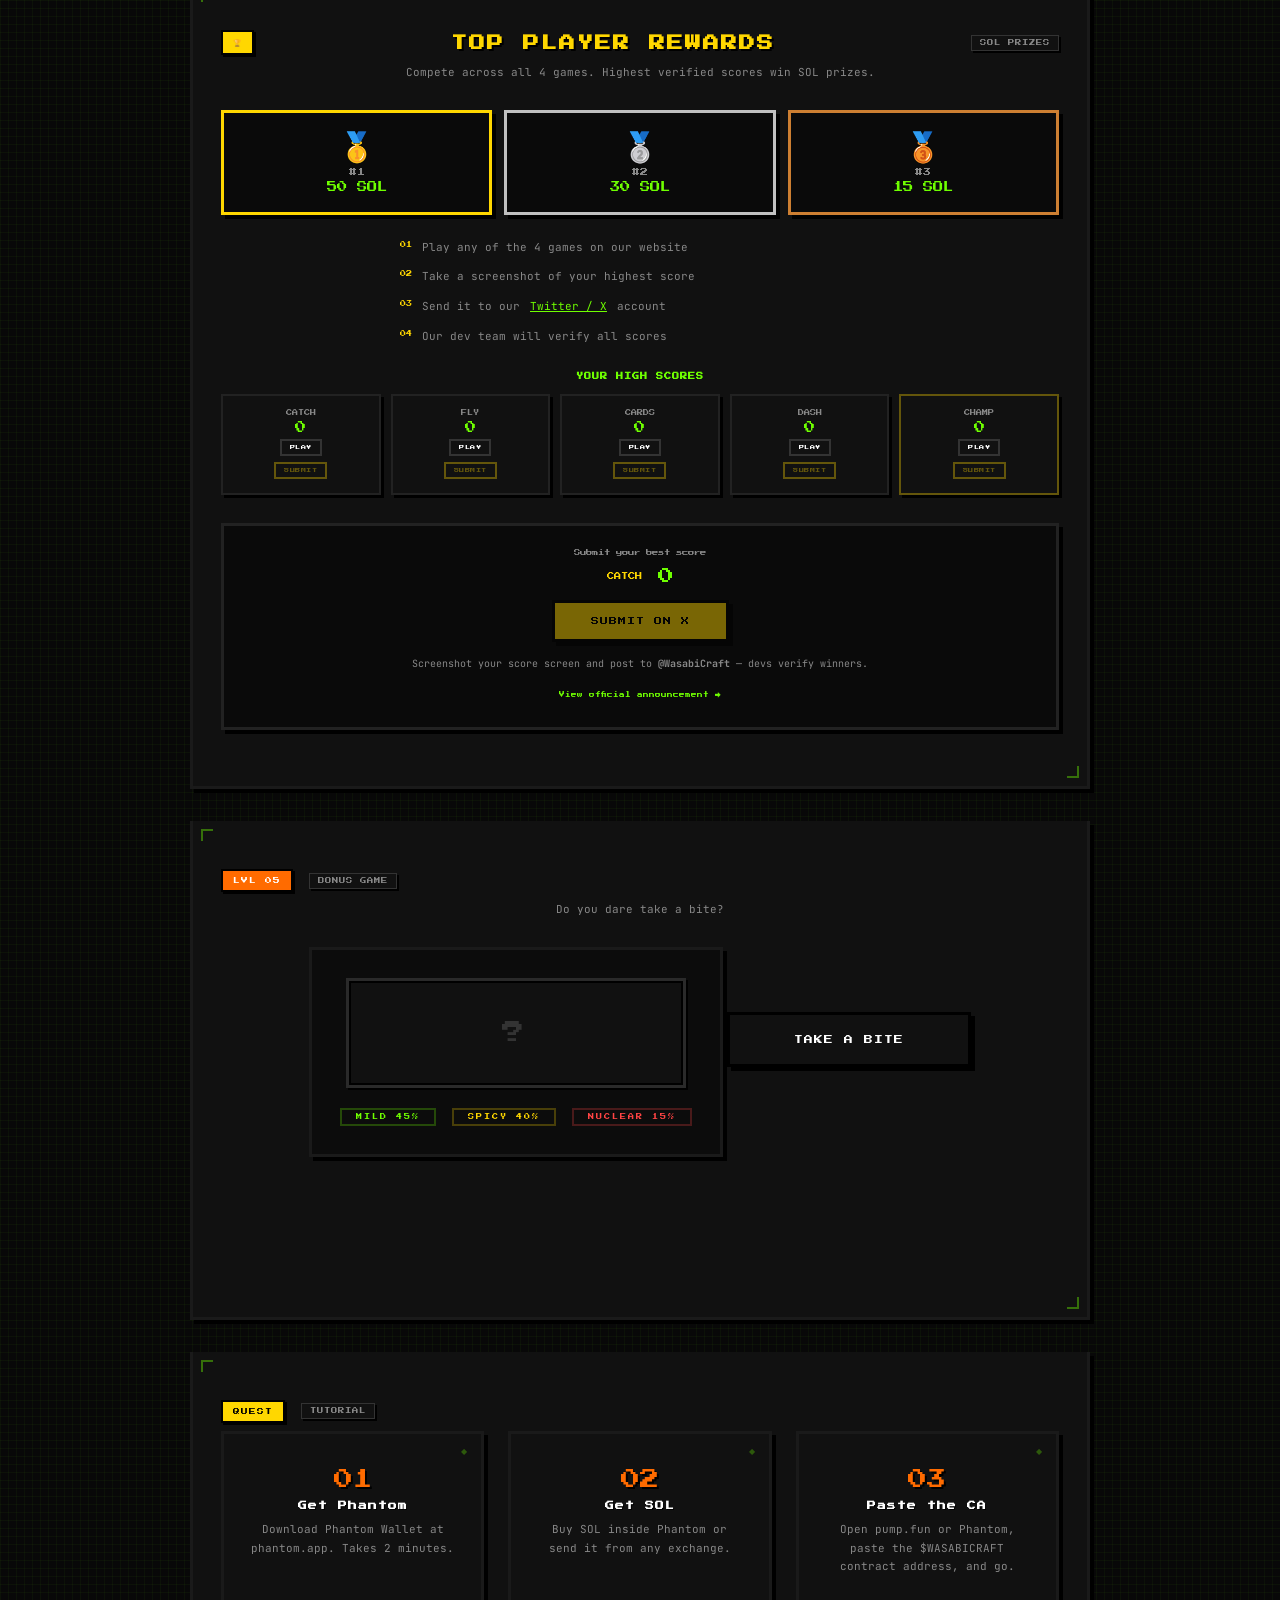
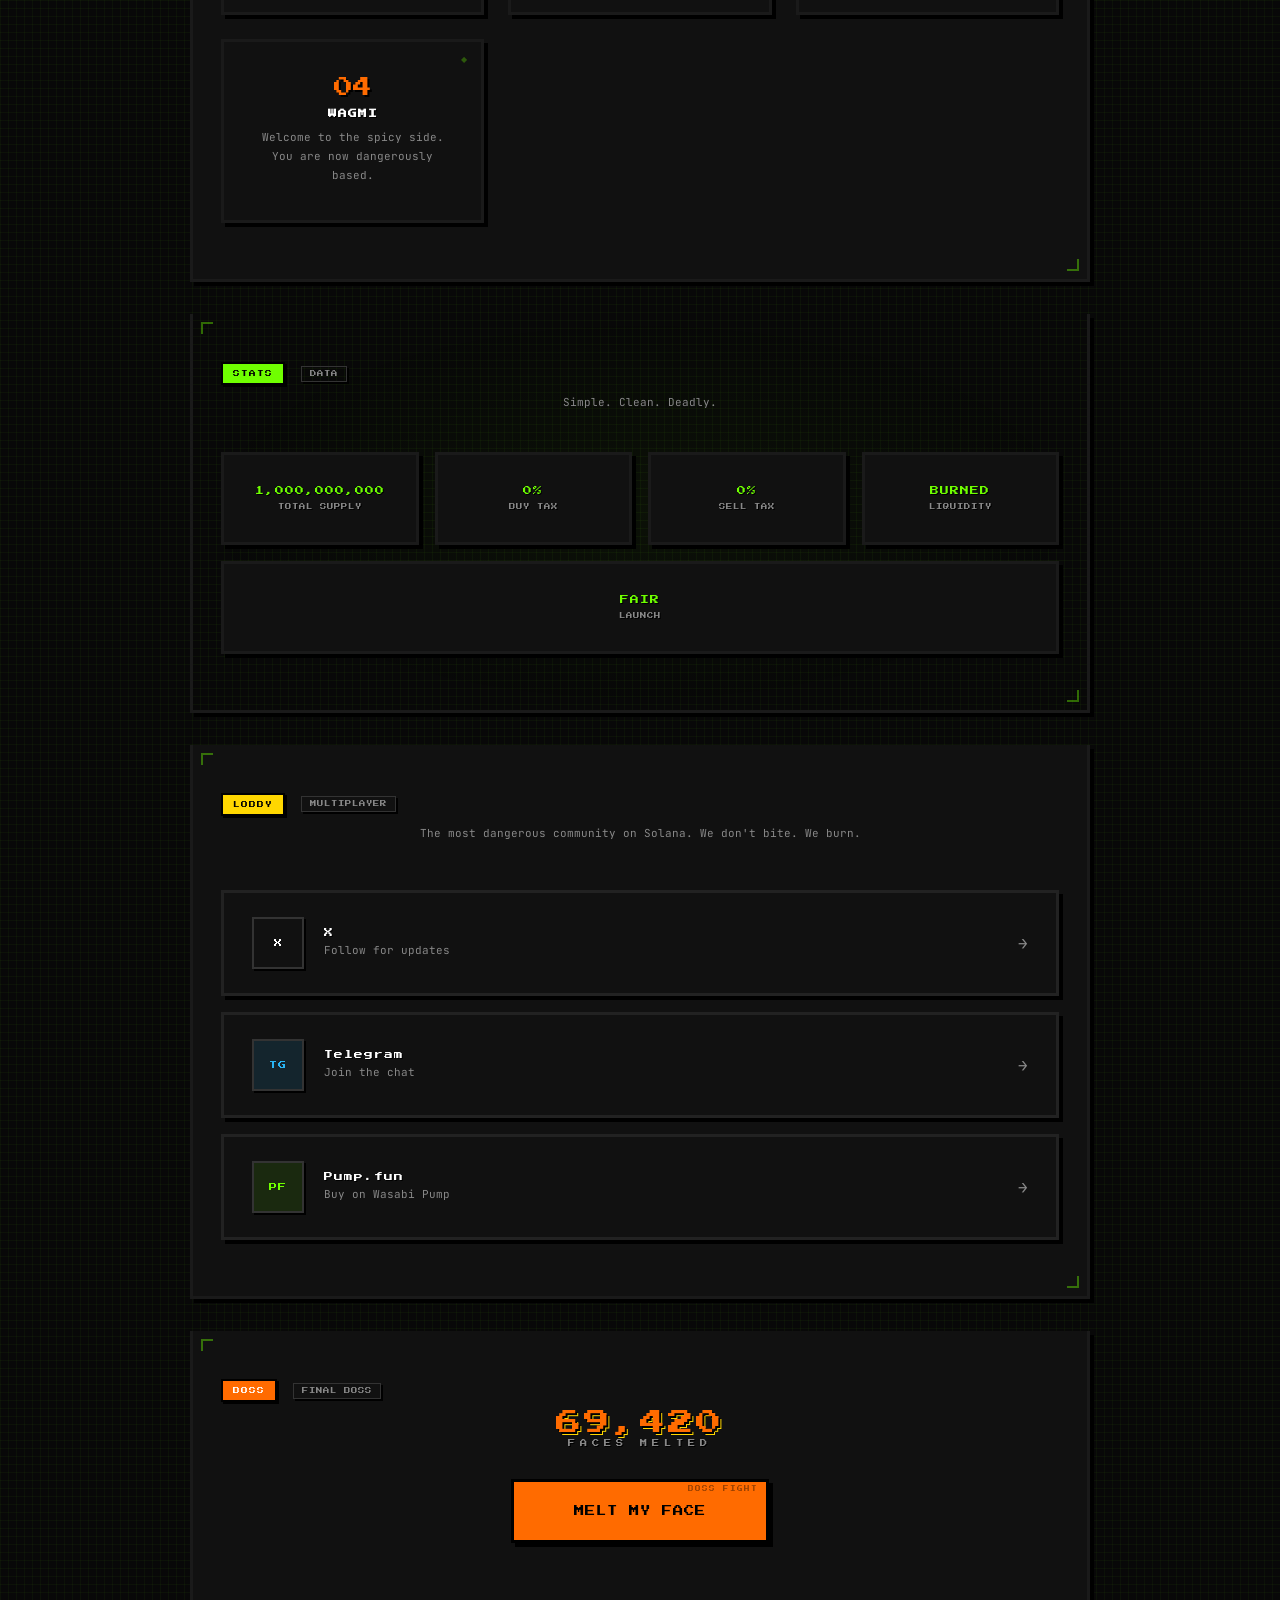
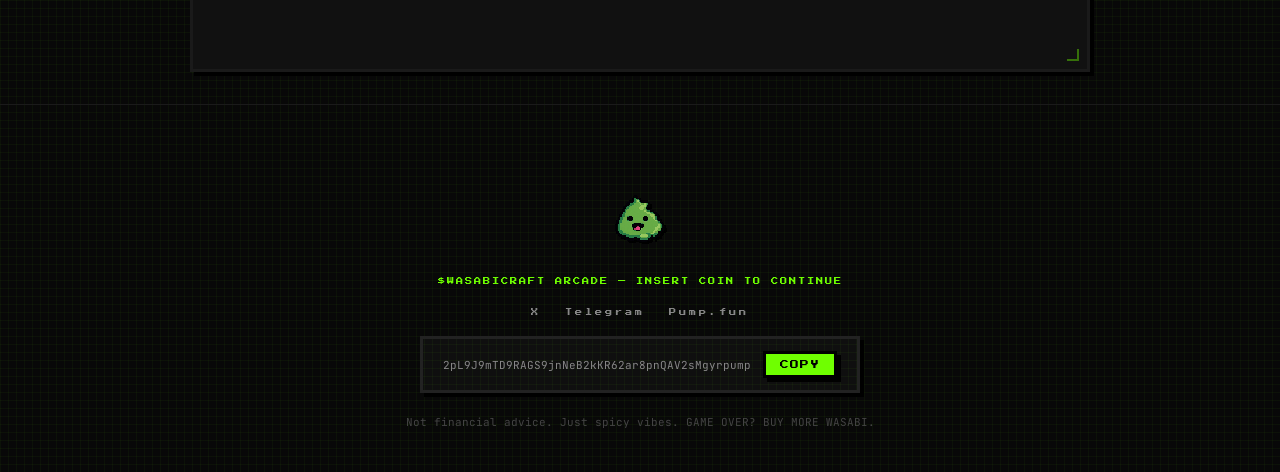
==== commit d535983c: "sdfdsf" ====
--- a/index.html
+++ b/index.html
@@ -150,7 +150,7 @@
         <a href="game/fly.html" class="hero-game-btn">
           <span class="hero-game-lvl">02</span>
           <span class="hero-game-name">FLY</span>
-          <span class="hero-game-desc">Flap &amp; survive</span>
+          <span class="hero-game-desc">Flap &amp; shoot</span>
         </a>
         <a href="game/cards.html" class="hero-game-btn">
           <span class="hero-game-lvl">03</span>
--- a/game/game.css
+++ b/game/game.css
@@ -436,6 +436,31 @@
 
 .legend-bad { color: var(--fire); }
 
+/* ── Fly game attack UI ── */
+.fly-mini-hud {
+  display: flex;
+  align-items: center;
+  gap: 12px;
+}
+
+.fly-attack-btn {
+  pointer-events: auto;
+  font-size: 1.1rem;
+  line-height: 1;
+  padding: 6px 10px;
+  background: #1a1a1a;
+  border: 2px solid var(--gold);
+  box-shadow: 2px 2px 0 #000;
+  cursor: pointer;
+  border-radius: 0;
+  margin-left: auto;
+}
+
+.fly-attack-btn:active {
+  transform: translate(1px, 1px);
+  box-shadow: 1px 1px 0 #000;
+}
+
 /* ── Mobile ── */
 @media (max-width: 520px) {
   #game-header { padding: 10px 16px; }
